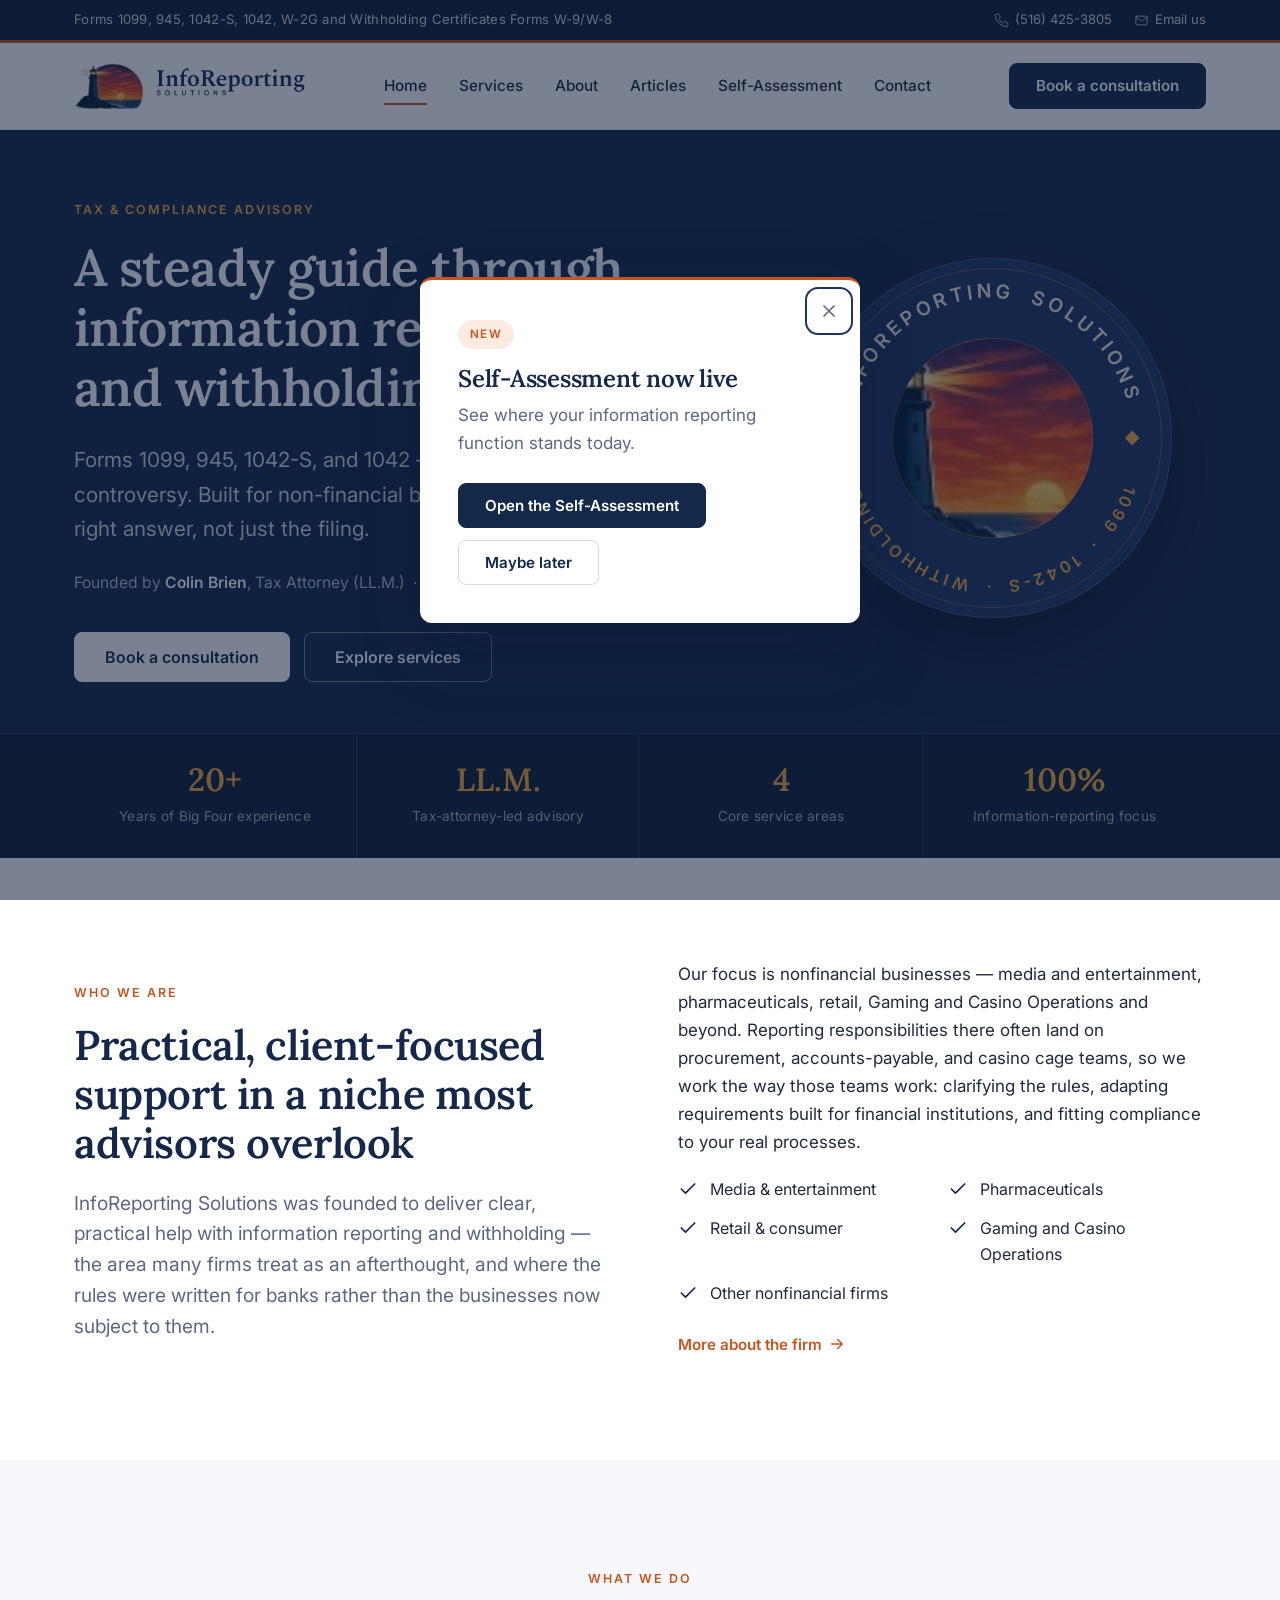
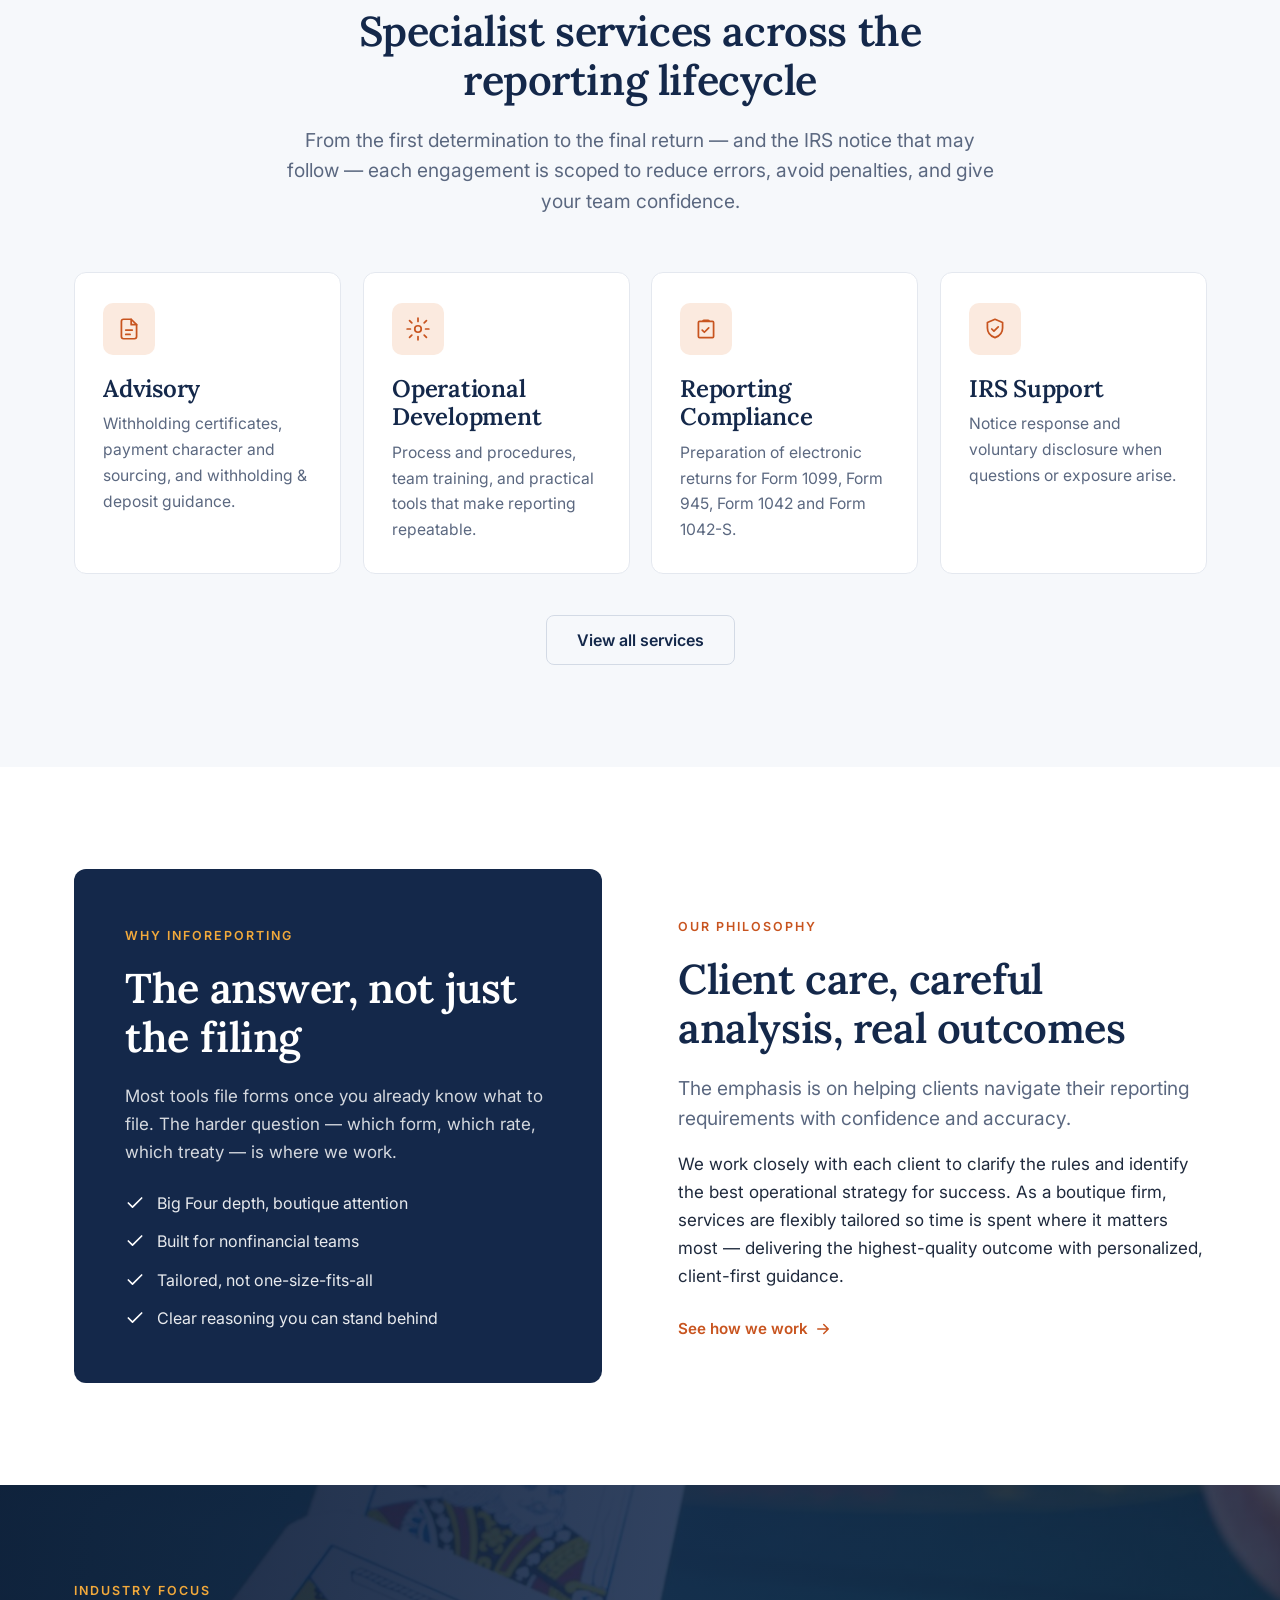
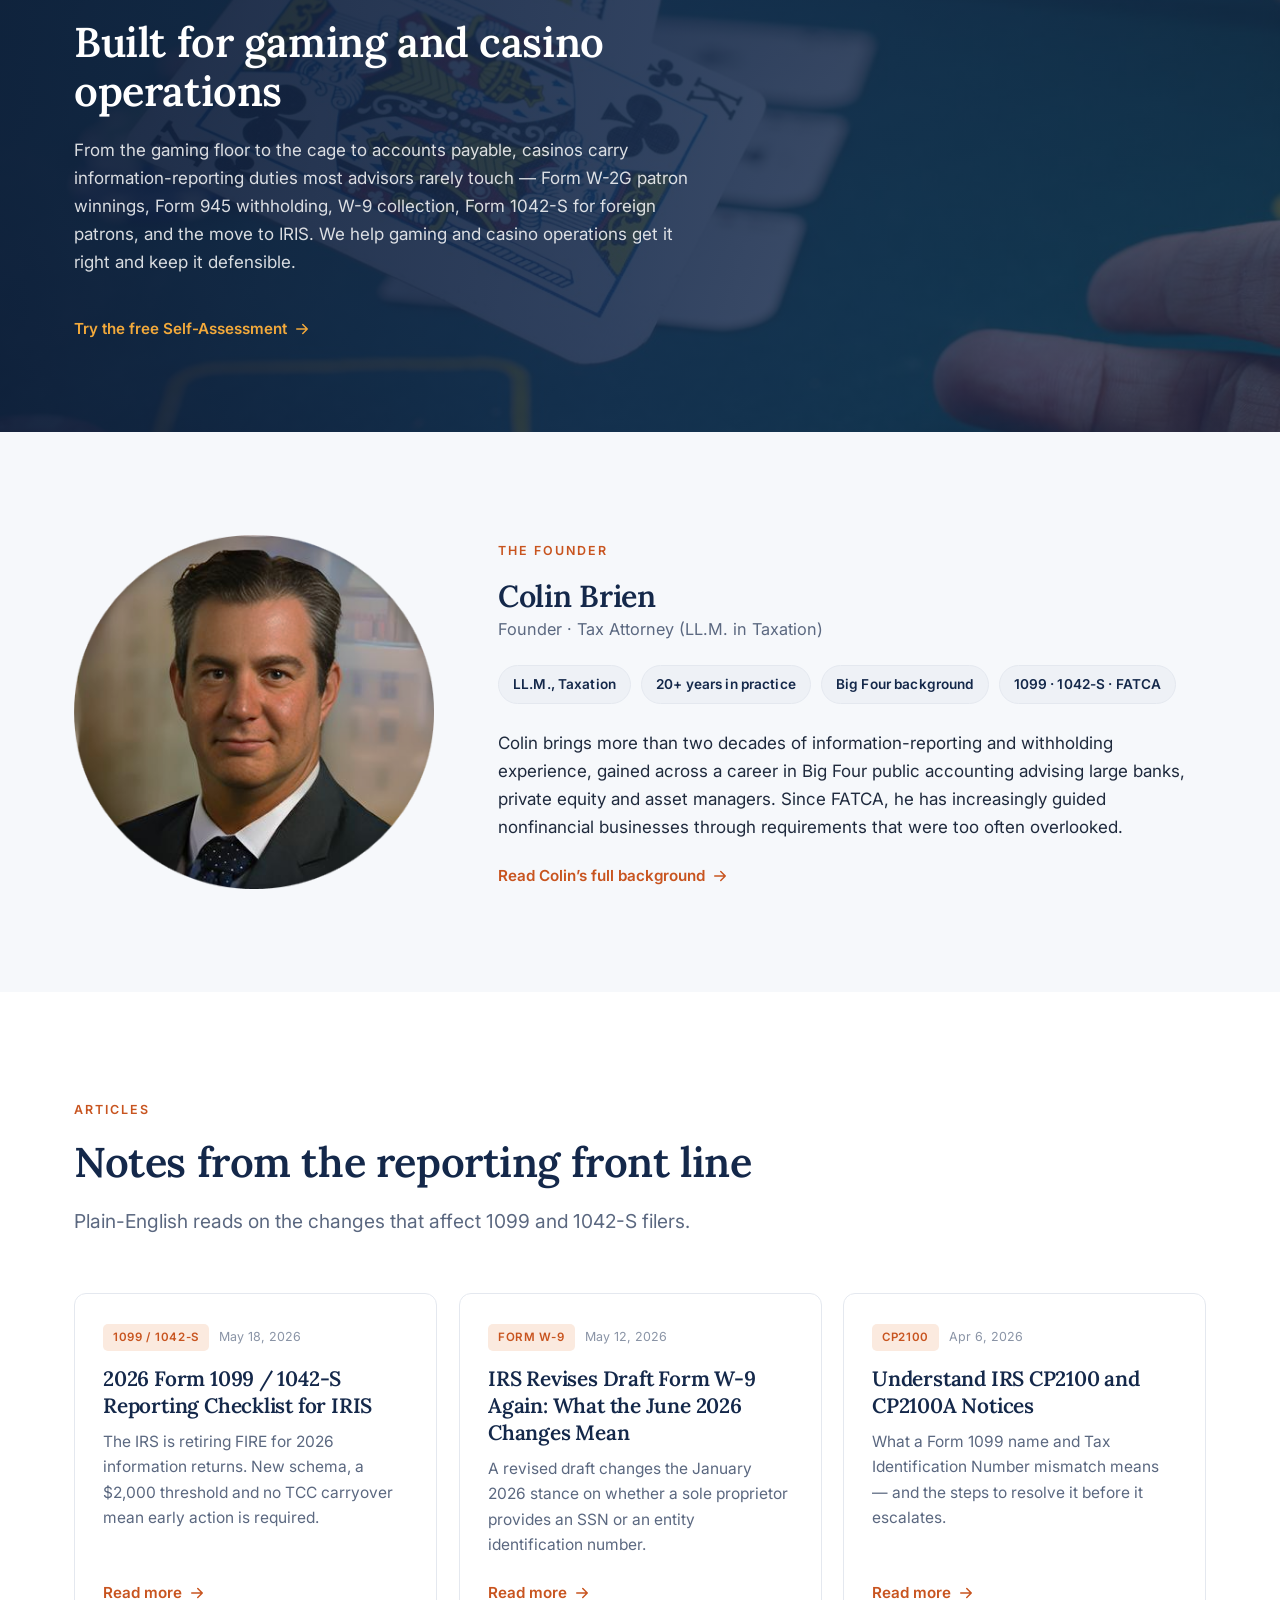
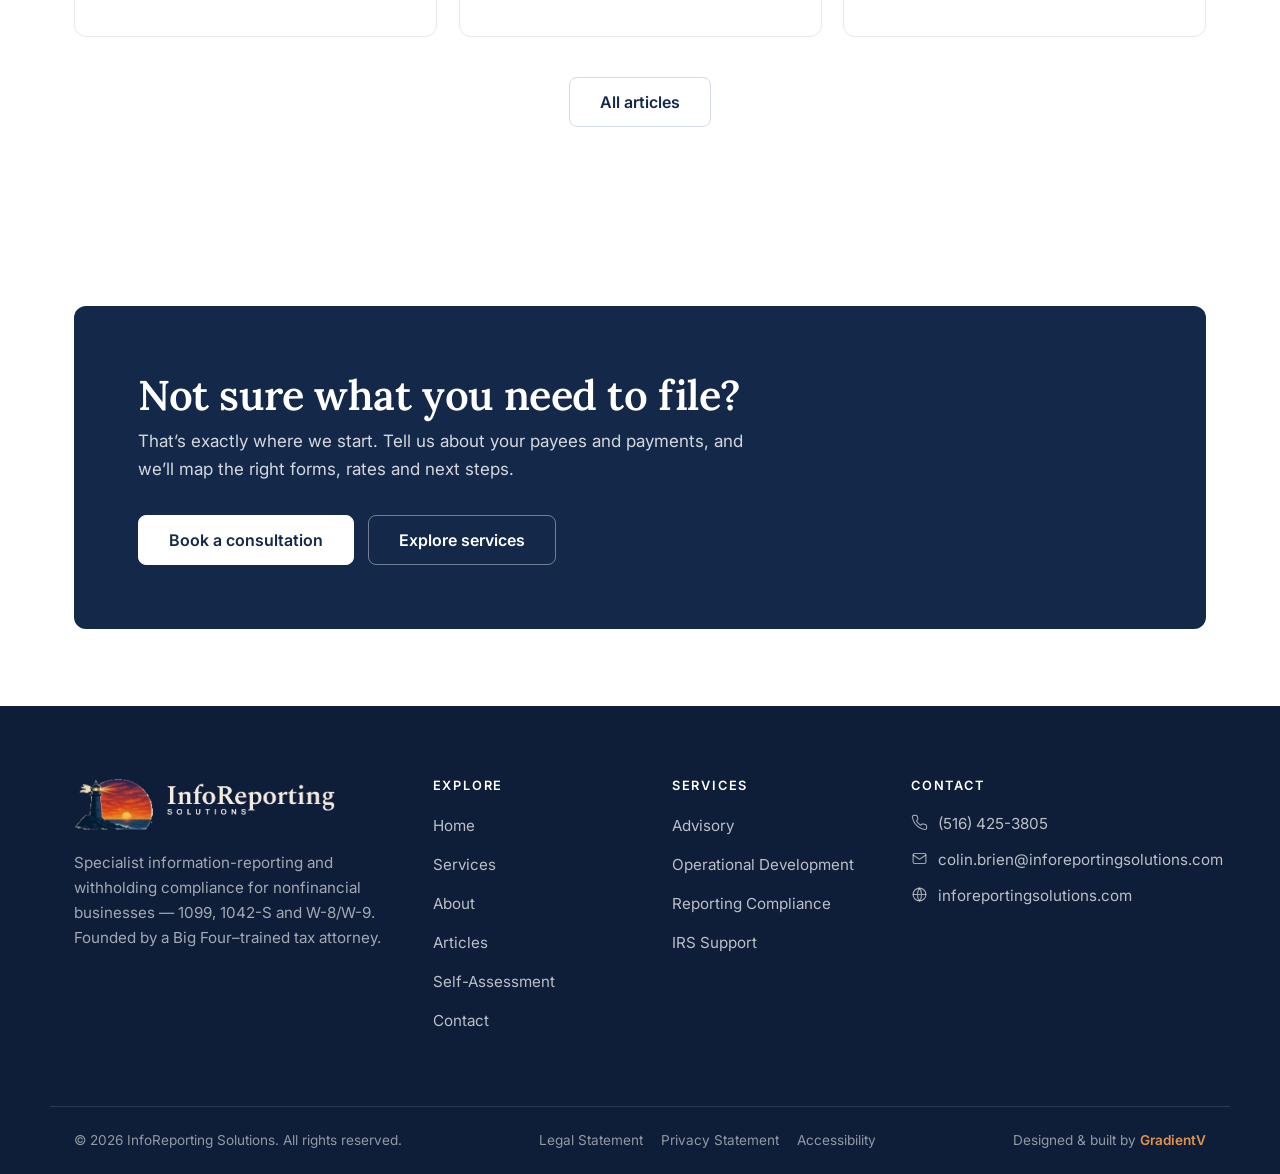
==== index.html @ cfa5a9b2 "Update." ====
<!DOCTYPE html>
<html lang="en">
<head>
  <meta charset="UTF-8" />
  <meta name="viewport" content="width=device-width, initial-scale=1.0" />
  <title>InfoReporting Solutions — 1099, 1042-S &amp; Withholding Compliance</title>
  <meta name="description" content="Specialist information-reporting and withholding tax advisory for nonfinancial businesses. Forms 1099, 1042-S, 1042, and W-8/W-9 — led by a Big Four–trained tax attorney." />
  <link rel="icon" href="assets/images/favicon.ico" sizes="any" />
  <link rel="icon" type="image/png" href="assets/images/favicon-32.png" />
  <link rel="apple-touch-icon" href="assets/images/apple-touch-icon.png" />
  <meta property="og:title" content="InfoReporting Solutions" />
  <meta property="og:description" content="Specialist 1099, 1042-S and withholding compliance for nonfinancial businesses." />
  <meta property="og:type" content="website" />
  <link rel="preconnect" href="https://fonts.googleapis.com" />
  <link rel="preconnect" href="https://fonts.gstatic.com" crossorigin />
  <link href="https://fonts.googleapis.com/css2?family=Inter:wght@400;500;600;700&family=Lora:ital,wght@0,500;0,600;1,500&display=swap" rel="stylesheet" />
  <link rel="stylesheet" href="assets/css/styles.css" />
</head>
<body>
  <a class="skip-link" href="#main">Skip to content</a>

  <!-- Top utility bar -->
  <div class="topbar">
    <div class="container topbar__inner">
      <span class="topbar__tag">Forms 1099, 945, 1042-S, 1042, W-2G and Withholding Certificates Forms W-9/W-8</span>
      <div class="topbar__contact">
        <a href="tel:+15164253805">
          <svg viewBox="0 0 24 24" fill="none" stroke-width="1.6" stroke-linecap="round" stroke-linejoin="round"><path d="M22 16.9v3a2 2 0 0 1-2.2 2 19.8 19.8 0 0 1-8.6-3.1 19.5 19.5 0 0 1-6-6A19.8 19.8 0 0 1 2 4.2 2 2 0 0 1 4 2h3a2 2 0 0 1 2 1.7c.1.9.3 1.8.6 2.6a2 2 0 0 1-.5 2.1L7.8 9.8a16 16 0 0 0 6 6l1.4-1.3a2 2 0 0 1 2.1-.5c.8.3 1.7.5 2.6.6a2 2 0 0 1 1.7 2z"/></svg>
          (516) 425-3805
        </a>
        <a href="mailto:colin.brien@inforeportingsolutions.com">
          <svg viewBox="0 0 24 24" fill="none" stroke-width="1.6" stroke-linecap="round" stroke-linejoin="round"><rect x="3" y="5" width="18" height="14" rx="2"/><path d="M3 7l9 6 9-6"/></svg>
          Email us
        </a>
      </div>
    </div>
  </div>

  <!-- Header -->
  <header class="site-header">
    <div class="container site-header__inner">
      <a class="brand" href="index.html" aria-label="InfoReporting Solutions — home">
        <img src="assets/images/InfoReporting-Crest-horizontal.png" alt="InfoReporting Solutions" />
      </a>
      <nav class="nav" id="primary-nav" aria-label="Primary">
        <a href="index.html" class="is-active">Home</a>
        <a href="services.html">Services</a>
        <a href="about.html">About</a>
        <a href="articles.html">Articles</a>
        <a href="self-assessment.html">Self-Assessment</a>
        <a href="contact.html">Contact</a>
      </nav>
      <div class="header-actions">
        <a href="contact.html" class="btn btn--primary">Book a consultation</a>
        <button class="nav-toggle" aria-label="Open menu" aria-controls="primary-nav" aria-expanded="false"><span></span></button>
      </div>
    </div>
  </header>
  <div class="nav-backdrop"></div>

  <main id="main">

    <!-- Hero -->
    <section class="hero">
      <div class="container">
        <div class="hero__inner">
          <div class="hero__content">
            <span class="eyebrow eyebrow--light">Tax &amp; Compliance Advisory</span>
            <h1 class="t-balance">A steady guide through information reporting and withholding</h1>
            <p class="hero__sub">Forms 1099, 945, 1042-S, and 1042 — advisory, compliance, and controversy. Built for non-financial businesses that need the right answer, not just the filing.</p>
            <p class="hero__meta">Founded by <strong>Colin Brien</strong>, Tax Attorney (LL.M.) &nbsp;·&nbsp; 20+ years of Big Four experience</p>
            <div class="hero__cta">
              <a href="contact.html" class="btn btn--light btn--lg">Book a consultation</a>
              <a href="services.html" class="btn btn--ghost-light btn--lg">Explore services</a>
            </div>
          </div>
          <div class="hero__figure" aria-hidden="true">
            <div class="seal">
              <svg class="seal__type" viewBox="0 0 240 240" aria-hidden="true">
                <defs>
                  <path id="sealTop" d="M 26 120 A 94 94 0 0 1 214 120" />
                  <path id="sealBot" d="M 214 122 A 94 94 0 0 1 26 122" />
                </defs>
                <text class="seal__txt"><textPath href="#sealTop" startOffset="50%">INFOREPORTING&#160;&#160;SOLUTIONS</textPath></text>
                <text class="seal__txt seal__txt--sub"><textPath href="#sealBot" startOffset="50%">1099&#160;&#160;·&#160;&#160;1042-S&#160;&#160;·&#160;&#160;WITHHOLDING</textPath></text>
                <rect class="seal__pip" x="22.5" y="116.5" width="7" height="7" transform="rotate(45 26 120)" />
                <rect class="seal__pip" x="210.5" y="116.5" width="7" height="7" transform="rotate(45 214 120)" />
              </svg>
              <div class="seal__core">
                <img class="seal__bg" src="assets/images/InfoReporting-Crest-shield-white.png" alt="" aria-hidden="true" />
                <img class="seal__fg" src="assets/images/InfoReporting-Crest-shield-white.png" alt="InfoReporting Solutions" />
              </div>
            </div>
          </div>
        </div>
      </div>
    </section>

    <!-- Stats / trust strip -->
    <section class="stats" aria-label="At a glance">
      <div class="container">
        <div class="stats__grid">
          <div class="stat">
            <div class="stat__num">20+</div>
            <div class="stat__label">Years of Big Four experience</div>
          </div>
          <div class="stat">
            <div class="stat__num">LL.M.</div>
            <div class="stat__label">Tax-attorney-led advisory</div>
          </div>
          <div class="stat">
            <div class="stat__num">4</div>
            <div class="stat__label">Core service areas</div>
          </div>
          <div class="stat">
            <div class="stat__num">100%</div>
            <div class="stat__label">Information-reporting focus</div>
          </div>
        </div>
      </div>
    </section>

    <!-- Intro / overview -->
    <section class="section">
      <div class="container">
        <div class="feature">
          <div data-reveal>
            <span class="eyebrow eyebrow--navy">Who we are</span>
            <h2>Practical, client-focused support in a niche most advisors overlook</h2>
            <p class="t-lead">InfoReporting Solutions was founded to deliver clear, practical help with information reporting and withholding — the area many firms treat as an afterthought, and where the rules were written for banks rather than the businesses now subject to them.</p>
          </div>
          <div data-reveal>
            <p>Our focus is nonfinancial businesses — media and entertainment, pharmaceuticals, retail, Gaming and Casino Operations and beyond. Reporting responsibilities there often land on procurement, accounts-payable, and casino cage teams, so we work the way those teams work: clarifying the rules, adapting requirements built for financial institutions, and fitting compliance to your real processes.</p>
            <ul class="feature-list feature-list--cols" style="margin-top:1.25rem">
              <li><svg viewBox="0 0 24 24" fill="none" stroke-width="2" stroke-linecap="round" stroke-linejoin="round"><path d="M20 6L9 17l-5-5"/></svg>Media &amp; entertainment</li>
              <li><svg viewBox="0 0 24 24" fill="none" stroke-width="2" stroke-linecap="round" stroke-linejoin="round"><path d="M20 6L9 17l-5-5"/></svg>Pharmaceuticals</li>
              <li><svg viewBox="0 0 24 24" fill="none" stroke-width="2" stroke-linecap="round" stroke-linejoin="round"><path d="M20 6L9 17l-5-5"/></svg>Retail &amp; consumer</li>
              <li><svg viewBox="0 0 24 24" fill="none" stroke-width="2" stroke-linecap="round" stroke-linejoin="round"><path d="M20 6L9 17l-5-5"/></svg>Gaming and Casino Operations</li>
              <li><svg viewBox="0 0 24 24" fill="none" stroke-width="2" stroke-linecap="round" stroke-linejoin="round"><path d="M20 6L9 17l-5-5"/></svg>Other nonfinancial firms</li>
            </ul>
            <p style="margin-top:1.5rem"><a href="about.html" class="link-arrow">More about the firm <svg viewBox="0 0 24 24" fill="none" stroke="currentColor" stroke-width="2" stroke-linecap="round" stroke-linejoin="round"><path d="M5 12h14M13 6l6 6-6 6"/></svg></a></p>
          </div>
        </div>
      </div>
    </section>

    <!-- Services preview -->
    <section class="section section--paper">
      <div class="container">
        <div class="section-head section-head--center" data-reveal>
          <span class="eyebrow eyebrow--navy">What we do</span>
          <h2>Specialist services across the reporting lifecycle</h2>
          <p class="t-lead">From the first determination to the final return — and the IRS notice that may follow — each engagement is scoped to reduce errors, avoid penalties, and give your team confidence.</p>
        </div>
        <div class="cards cards--4">
          <article class="card" data-reveal>
            <div class="card__icon">
              <svg viewBox="0 0 24 24" fill="none" stroke-width="1.6" stroke-linecap="round" stroke-linejoin="round"><path d="M14 3H7a2 2 0 0 0-2 2v14a2 2 0 0 0 2 2h10a2 2 0 0 0 2-2V8z"/><path d="M14 3v5h5"/><path d="M9 13h6M9 17h4"/></svg>
            </div>
            <h3>Advisory</h3>
            <p>Withholding certificates, payment character and sourcing, and withholding &amp; deposit guidance.</p>
          </article>
          <article class="card" data-reveal>
            <div class="card__icon">
              <svg viewBox="0 0 24 24" fill="none" stroke-width="1.6" stroke-linecap="round" stroke-linejoin="round"><circle cx="12" cy="12" r="3"/><path d="M12 2v3M12 19v3M4.2 4.2l2.1 2.1M17.7 17.7l2.1 2.1M2 12h3M19 12h3M4.2 19.8l2.1-2.1M17.7 6.3l2.1-2.1"/></svg>
            </div>
            <h3>Operational Development</h3>
            <p>Process and procedures, team training, and practical tools that make reporting repeatable.</p>
          </article>
          <article class="card" data-reveal>
            <div class="card__icon">
              <svg viewBox="0 0 24 24" fill="none" stroke-width="1.6" stroke-linecap="round" stroke-linejoin="round"><path d="M9 5h6M9 5a1 1 0 0 1 1-1h4a1 1 0 0 1 1 1M9 5H6a1 1 0 0 0-1 1v13a1 1 0 0 0 1 1h12a1 1 0 0 0 1-1V6a1 1 0 0 0-1-1h-3"/><path d="M8.5 13l2 2 4-4"/></svg>
            </div>
            <h3>Reporting Compliance</h3>
            <p>Preparation of electronic returns for Form 1099, Form 945, Form 1042 and Form 1042-S.</p>
          </article>
          <article class="card" data-reveal>
            <div class="card__icon">
              <svg viewBox="0 0 24 24" fill="none" stroke-width="1.6" stroke-linecap="round" stroke-linejoin="round"><path d="M12 3l7 3v5c0 4.5-3 7.5-7 9-4-1.5-7-4.5-7-9V6z"/><path d="M9 12l2 2 4-4"/></svg>
            </div>
            <h3>IRS Support</h3>
            <p>Notice response and voluntary disclosure when questions or exposure arise.</p>
          </article>
        </div>
        <div class="t-center" style="margin-top:40px" data-reveal>
          <a href="services.html" class="btn btn--outline btn--lg">View all services</a>
        </div>
      </div>
    </section>

    <!-- Differentiator feature -->
    <section class="section">
      <div class="container">
        <div class="feature feature--reverse">
          <div class="panel-navy" data-reveal>
            <span class="eyebrow eyebrow--light">Why InfoReporting</span>
            <h2>The answer, not just the filing</h2>
            <p>Most tools file forms once you already know what to file. The harder question — which form, which rate, which treaty — is where we work.</p>
            <ul class="feature-list" style="margin-top:1.5rem">
              <li><svg viewBox="0 0 24 24" fill="none" stroke-width="2" stroke-linecap="round" stroke-linejoin="round"><path d="M20 6L9 17l-5-5"/></svg>Big Four depth, boutique attention</li>
              <li><svg viewBox="0 0 24 24" fill="none" stroke-width="2" stroke-linecap="round" stroke-linejoin="round"><path d="M20 6L9 17l-5-5"/></svg>Built for nonfinancial teams</li>
              <li><svg viewBox="0 0 24 24" fill="none" stroke-width="2" stroke-linecap="round" stroke-linejoin="round"><path d="M20 6L9 17l-5-5"/></svg>Tailored, not one-size-fits-all</li>
              <li><svg viewBox="0 0 24 24" fill="none" stroke-width="2" stroke-linecap="round" stroke-linejoin="round"><path d="M20 6L9 17l-5-5"/></svg>Clear reasoning you can stand behind</li>
            </ul>
          </div>
          <div data-reveal>
            <span class="eyebrow eyebrow--navy">Our philosophy</span>
            <h2>Client care, careful analysis, real outcomes</h2>
            <p class="t-lead">The emphasis is on helping clients navigate their reporting requirements with confidence and accuracy.</p>
            <p>We work closely with each client to clarify the rules and identify the best operational strategy for success. As a boutique firm, services are flexibly tailored so time is spent where it matters most — delivering the highest-quality outcome with personalized, client-first guidance.</p>
            <p style="margin-top:1.5rem"><a href="services.html" class="link-arrow">See how we work <svg viewBox="0 0 24 24" fill="none" stroke="currentColor" stroke-width="2" stroke-linecap="round" stroke-linejoin="round"><path d="M5 12h14M13 6l6 6-6 6"/></svg></a></p>
          </div>
        </div>
      </div>
    </section>

    <!-- Industry focus band: gaming & casino -->
    <section class="media-band" aria-label="Gaming and casino operations">
      <div class="media-band__bg" aria-hidden="true">
        <img src="assets/images/stock/casino-cards.jpg" alt="" loading="lazy" />
      </div>
      <div class="container">
        <div class="media-band__inner" data-reveal>
          <span class="eyebrow eyebrow--light">Industry focus</span>
          <h2>Built for gaming and casino operations</h2>
          <p>From the gaming floor to the cage to accounts payable, casinos carry information-reporting duties most advisors rarely touch — Form W-2G patron winnings, Form 945 withholding, W-9 collection, Form 1042-S for foreign patrons, and the move to IRIS. We help gaming and casino operations get it right and keep it defensible.</p>
          <p><a href="self-assessment.html" class="link-arrow">Try the free Self-Assessment <svg viewBox="0 0 24 24" fill="none" stroke="currentColor" stroke-width="2" stroke-linecap="round" stroke-linejoin="round"><path d="M5 12h14M13 6l6 6-6 6"/></svg></a></p>
        </div>
      </div>
    </section>

    <!-- Founder preview -->
    <section class="section section--paper">
      <div class="container">
        <div class="profile">
          <div class="profile__photo" data-reveal>
            <img src="assets/images/founder-colin-brien.png" alt="Colin Brien, Founder" />
          </div>
          <div data-reveal>
            <span class="eyebrow eyebrow--navy">The founder</span>
            <h2 class="profile__name">Colin Brien</h2>
            <p class="profile__role">Founder · Tax Attorney (LL.M. in Taxation)</p>
            <ul class="credentials">
              <li>LL.M., Taxation</li>
              <li>20+ years in practice</li>
              <li>Big Four background</li>
              <li>1099 · 1042-S · FATCA</li>
            </ul>
            <p>Colin brings more than two decades of information-reporting and withholding experience, gained across a career in Big Four public accounting advising large banks, private equity and asset managers. Since FATCA, he has increasingly guided nonfinancial businesses through requirements that were too often overlooked.</p>
            <p style="margin-top:1.25rem"><a href="about.html" class="link-arrow">Read Colin&rsquo;s full background <svg viewBox="0 0 24 24" fill="none" stroke="currentColor" stroke-width="2" stroke-linecap="round" stroke-linejoin="round"><path d="M5 12h14M13 6l6 6-6 6"/></svg></a></p>
          </div>
        </div>
      </div>
    </section>

    <!-- Articles preview -->
    <section class="section">
      <div class="container">
        <div class="section-head" data-reveal>
          <span class="eyebrow eyebrow--navy">Articles</span>
          <h2>Notes from the reporting front line</h2>
          <p class="t-lead">Plain-English reads on the changes that affect 1099 and 1042-S filers.</p>
        </div>
        <div class="cards cards--3">
          <article class="insight-card" data-reveal>
            <div class="insight-card__meta">
              <span class="tag">1099 / 1042-S</span>
              <span class="insight-card__date">May 18, 2026</span>
            </div>
            <h3><a href="article-iris-checklist.html">2026 Form 1099 / 1042-S Reporting Checklist for IRIS</a></h3>
            <p>The IRS is retiring FIRE for 2026 information returns. New schema, a $2,000 threshold and no TCC carryover mean early action is required.</p>
            <a href="article-iris-checklist.html" class="link-arrow">Read more <svg viewBox="0 0 24 24" fill="none" stroke="currentColor" stroke-width="2" stroke-linecap="round" stroke-linejoin="round"><path d="M5 12h14M13 6l6 6-6 6"/></svg></a>
          </article>
          <article class="insight-card" data-reveal>
            <div class="insight-card__meta">
              <span class="tag">Form W-9</span>
              <span class="insight-card__date">May 12, 2026</span>
            </div>
            <h3><a href="article-draft-w9-2026.html">IRS Revises Draft Form W-9 Again: What the June 2026 Changes Mean</a></h3>
            <p>A revised draft changes the January 2026 stance on whether a sole proprietor provides an SSN or an entity identification number.</p>
            <a href="article-draft-w9-2026.html" class="link-arrow">Read more <svg viewBox="0 0 24 24" fill="none" stroke="currentColor" stroke-width="2" stroke-linecap="round" stroke-linejoin="round"><path d="M5 12h14M13 6l6 6-6 6"/></svg></a>
          </article>
          <article class="insight-card" data-reveal>
            <div class="insight-card__meta">
              <span class="tag">CP2100</span>
              <span class="insight-card__date">Apr 6, 2026</span>
            </div>
            <h3><a href="article-cp2100-notices.html">Understand IRS CP2100 and CP2100A Notices</a></h3>
            <p>What a Form 1099 name and Tax Identification Number mismatch means — and the steps to resolve it before it escalates.</p>
            <a href="article-cp2100-notices.html" class="link-arrow">Read more <svg viewBox="0 0 24 24" fill="none" stroke="currentColor" stroke-width="2" stroke-linecap="round" stroke-linejoin="round"><path d="M5 12h14M13 6l6 6-6 6"/></svg></a>
          </article>
        </div>
        <div class="t-center" style="margin-top:40px" data-reveal>
          <a href="articles.html" class="btn btn--outline btn--lg">All articles</a>
        </div>
      </div>
    </section>

    <!-- CTA band -->
    <section class="section section--tight">
      <div class="container">
        <div class="cta" data-reveal>
          <div class="cta__text">
            <h2>Not sure what you need to file?</h2>
            <p>That&rsquo;s exactly where we start. Tell us about your payees and payments, and we&rsquo;ll map the right forms, rates and next steps.</p>
          </div>
          <div class="cta__actions">
            <a href="contact.html" class="btn btn--light btn--lg">Book a consultation</a>
            <a href="services.html" class="btn btn--ghost-light btn--lg">Explore services</a>
          </div>
        </div>
      </div>
    </section>

  </main>

  <!-- Footer -->
  <footer class="site-footer">
    <div class="container site-footer__top">
      <div class="site-footer__brand">
        <img src="assets/images/InfoReporting-Crest-white-horizontal.png" alt="InfoReporting Solutions" />
        <p>Specialist information-reporting and withholding compliance for nonfinancial businesses — 1099, 1042-S and W-8/W-9. Founded by a Big Four–trained tax attorney.</p>
      </div>
      <div class="footer-col">
        <h4>Explore</h4>
        <ul>
          <li><a href="index.html">Home</a></li>
          <li><a href="services.html">Services</a></li>
          <li><a href="about.html">About</a></li>
          <li><a href="articles.html">Articles</a></li>
          <li><a href="self-assessment.html">Self-Assessment</a></li>
          <li><a href="contact.html">Contact</a></li>
        </ul>
      </div>
      <div class="footer-col">
        <h4>Services</h4>
        <ul>
          <li><a href="services.html#advisory">Advisory</a></li>
          <li><a href="services.html#operational">Operational Development</a></li>
          <li><a href="services.html#reporting">Reporting Compliance</a></li>
          <li><a href="services.html#irs-support">IRS Support</a></li>
        </ul>
      </div>
      <div class="footer-col">
        <h4>Contact</h4>
        <ul class="footer-contact">
          <li>
            <svg viewBox="0 0 24 24" fill="none" stroke-width="1.6" stroke-linecap="round" stroke-linejoin="round"><path d="M22 16.9v3a2 2 0 0 1-2.2 2 19.8 19.8 0 0 1-8.6-3.1 19.5 19.5 0 0 1-6-6A19.8 19.8 0 0 1 2 4.2 2 2 0 0 1 4 2h3a2 2 0 0 1 2 1.7c.1.9.3 1.8.6 2.6a2 2 0 0 1-.5 2.1L7.8 9.8a16 16 0 0 0 6 6l1.4-1.3a2 2 0 0 1 2.1-.5c.8.3 1.7.5 2.6.6a2 2 0 0 1 1.7 2z"/></svg>
            <a href="tel:+15164253805">(516) 425-3805</a>
          </li>
          <li>
            <svg viewBox="0 0 24 24" fill="none" stroke-width="1.6" stroke-linecap="round" stroke-linejoin="round"><rect x="3" y="5" width="18" height="14" rx="2"/><path d="M3 7l9 6 9-6"/></svg>
            <a href="mailto:colin.brien@inforeportingsolutions.com">colin.brien@inforeportingsolutions.com</a>
          </li>
          <li>
            <svg viewBox="0 0 24 24" fill="none" stroke-width="1.6" stroke-linecap="round" stroke-linejoin="round"><circle cx="12" cy="12" r="9"/><path d="M3 12h18M12 3a15 15 0 0 1 0 18 15 15 0 0 1 0-18z"/></svg>
            <a href="https://www.inforeportingsolutions.com">inforeportingsolutions.com</a>
          </li>
        </ul>
      </div>
    </div>
    <div class="container site-footer__bottom">
      <span>&copy; <span data-year>2026</span> InfoReporting Solutions. All rights reserved.</span>
      <nav class="footer-legal" aria-label="Legal">
        <a href="legal.html">Legal Statement</a>
        <a href="privacy.html">Privacy Statement</a>
        <a href="accessibility.html">Accessibility</a>
      </nav>
      <span>Designed &amp; built by <a class="gv" href="https://gradientv.com" target="_blank" rel="noopener">GradientV</a></span>
    </div>
  </footer>

  <!-- Announcement pop-up: Self-Assessment launch (home only, dismissible, once per session) -->
  <div class="announce" id="announce" hidden>
    <div class="announce__backdrop" data-announce-close></div>
    <div class="announce__dialog" role="dialog" aria-modal="true" aria-labelledby="announceTitle">
      <button class="announce__close" type="button" aria-label="Dismiss" data-announce-close>
        <svg viewBox="0 0 24 24" fill="none" stroke="currentColor" stroke-width="2" stroke-linecap="round" stroke-linejoin="round"><path d="M18 6L6 18M6 6l12 12"/></svg>
      </button>
      <span class="announce__badge">New</span>
      <h2 class="announce__title" id="announceTitle">Self-Assessment now live</h2>
      <p class="announce__text">See where your information reporting function stands today.</p>
      <div class="announce__actions">
        <a href="self-assessment.html" class="btn btn--primary">Open the Self-Assessment</a>
        <button type="button" class="btn btn--outline" data-announce-close>Maybe later</button>
      </div>
    </div>
  </div>

  <script src="assets/js/main.js"></script>
</body>
</html>
---- assets/css/styles.css ----
/* ==========================================================================
   InfoReporting Solutions — Site Styles
   Clean, professional, navy + white. No gradients. Subtle motion only.
   Built by GradientV.
   --------------------------------------------------------------------------
   Contents:
   1.  Design tokens (variables)
   2.  Reset & base
   3.  Typography helpers
   4.  Layout: container, section, eyebrow, headings
   5.  Buttons
   6.  Top utility bar
   7.  Header / navigation
   8.  Hero (home) & page hero (inner pages)
   9.  Trust / stats strip
   10. Service cards & service detail
   11. Feature (alternating text + media)
   12. Founder / profile
   13. Insights (article) cards
   14. Contact (form + info)
   15. CTA band
   16. Footer
   17. Utilities & motion (scroll reveal)
   18. Responsive
   ========================================================================== */

/* 1. Design tokens ------------------------------------------------------- */
:root {
  --navy:       #14284a;   /* brand navy (sampled from logo) */
  --navy-700:   #1d3460;   /* lighter navy — links / hovers */
  --navy-900:   #0e1d38;   /* deeper navy — depth, footer */
  --ink:        #1f2a3d;   /* primary body text */
  --muted:      #5b6880;   /* secondary text */
  --muted-2:    #8a94a6;   /* tertiary / captions */
  --line:       #e4e8ef;   /* hairline borders */
  --line-2:     #d3dae5;   /* slightly stronger border */
  --paper:      #f6f8fb;   /* subtle section background */
  --paper-2:    #eef1f6;   /* deeper neutral panel */
  --white:      #ffffff;

  --accent:     #c8541f;   /* sunset ember (from logo) — warm accent on light */
  --accent-700: #a83f14;   /* deeper ember — hovers */
  --gold:       #f2a93b;   /* lighthouse gold — accent on dark */
  --accent-tint:#fbeadf;   /* faint warm chip background */

  --container:  1180px;
  --radius:     12px;
  --radius-sm:  8px;
  --shadow:     0 1px 2px rgba(20, 40, 74, .04);
  --shadow-md:  0 10px 30px rgba(20, 40, 74, .08);
  --ease:       cubic-bezier(.4, 0, .2, 1);

  --serif: "Lora", Georgia, "Times New Roman", serif;
  --sans:  "Inter", -apple-system, BlinkMacSystemFont, "Segoe UI", Roboto,
           Helvetica, Arial, sans-serif;
}

/* 2. Reset & base -------------------------------------------------------- */
*, *::before, *::after { box-sizing: border-box; }

html { -webkit-text-size-adjust: 100%; scroll-behavior: smooth; }

body {
  margin: 0;
  font-family: var(--sans);
  font-size: 17px;
  line-height: 1.65;
  color: var(--ink);
  background: var(--white);
  -webkit-font-smoothing: antialiased;
  text-rendering: optimizeLegibility;
}

img, svg { display: block; max-width: 100%; }
img { height: auto; }

a { color: var(--navy); text-decoration: none; transition: color .18s var(--ease); }
a:hover { color: var(--navy-700); }

ul { margin: 0; padding: 0; }

h1, h2, h3, h4 {
  font-family: var(--serif);
  color: var(--navy);
  font-weight: 600;
  line-height: 1.18;
  letter-spacing: -.01em;
  margin: 0 0 .5em;
  overflow-wrap: break-word;
}

p { margin: 0 0 1rem; }
p:last-child { margin-bottom: 0; }

:focus-visible {
  outline: 2px solid var(--navy-700);
  outline-offset: 3px;
  border-radius: 2px;
}

/* Skip link for accessibility */
.skip-link {
  position: absolute; left: -999px; top: 0;
  background: var(--navy); color: #fff; padding: 10px 16px;
  z-index: 200; border-radius: 0 0 8px 0;
}
.skip-link:focus { left: 0; color: #fff; }

/* 3. Typography helpers -------------------------------------------------- */
.t-lead { font-size: 1.2rem; line-height: 1.6; color: var(--muted); }
.t-center { text-align: center; }
.t-balance { text-wrap: balance; }

/* 4. Layout -------------------------------------------------------------- */
.container { width: 100%; max-width: var(--container); margin: 0 auto; padding: 0 24px; }
.container--narrow { max-width: 820px; }

.section { padding-block: clamp(64px, 8vw, 110px); }
.section--paper { background: var(--paper); }
.section--tight { padding-block: clamp(48px, 6vw, 80px); }

.eyebrow {
  display: inline-block;
  font-family: var(--sans);
  font-size: .78rem;
  font-weight: 600;
  letter-spacing: .16em;
  text-transform: uppercase;
  color: var(--muted);
  margin-bottom: 1rem;
}
.eyebrow--navy { color: var(--navy); }
.eyebrow--light { color: rgba(255,255,255,.66); }

.section-head { max-width: 720px; margin-bottom: clamp(36px, 5vw, 56px); }
.section-head--center { margin-inline: auto; text-align: center; }

h1 { font-size: clamp(2.3rem, 5vw, 3.5rem); }
h2 { font-size: clamp(1.85rem, 3.6vw, 2.6rem); }
h3 { font-size: clamp(1.25rem, 2vw, 1.5rem); }

.divider { height: 1px; background: var(--line); border: 0; margin: 0; }

/* 5. Buttons ------------------------------------------------------------- */
.btn {
  display: inline-flex; align-items: center; justify-content: center; gap: .55em;
  font-family: var(--sans);
  font-size: .95rem; font-weight: 600; line-height: 1;
  padding: 14px 26px;
  border-radius: var(--radius-sm);
  border: 1.5px solid transparent;
  cursor: pointer;
  transition: background .18s var(--ease), color .18s var(--ease),
              border-color .18s var(--ease), transform .18s var(--ease);
  white-space: nowrap;
}
.btn:active { transform: translateY(1px); }

.btn--primary { background: var(--navy); color: #fff; border-color: var(--navy); }
.btn--primary:hover { background: var(--navy-900); border-color: var(--navy-900); color: #fff; }

.btn--outline { background: transparent; color: var(--navy); border-color: var(--line-2); }
.btn--outline:hover { border-color: var(--navy); background: var(--navy); color: #fff; }

/* On dark backgrounds */
.btn--light { background: #fff; color: var(--navy); border-color: #fff; }
.btn--light:hover { background: transparent; color: #fff; border-color: rgba(255,255,255,.6); }
.btn--ghost-light { background: transparent; color: #fff; border-color: rgba(255,255,255,.4); }
.btn--ghost-light:hover { background: #fff; color: var(--navy); border-color: #fff; }

.btn--block { width: 100%; }
.btn--lg { padding: 16px 30px; font-size: 1rem; }

.link-arrow {
  display: inline-flex; align-items: center; gap: .4em;
  font-weight: 600; font-size: .95rem; color: var(--navy);
}
.link-arrow svg { width: 18px; height: 18px; flex: none; transition: transform .18s var(--ease); }
.link-arrow:hover svg { transform: translateX(3px); }

/* 6. Top utility bar ----------------------------------------------------- */
.topbar {
  background: var(--navy-900);
  color: rgba(255,255,255,.82);
  font-size: .82rem;
}
.topbar__inner {
  display: flex; align-items: center; justify-content: space-between;
  gap: 16px; min-height: 40px;
}
.topbar__tag { letter-spacing: .02em; }
.topbar__contact { display: flex; align-items: center; gap: 22px; }
.topbar a { color: rgba(255,255,255,.82); display: inline-flex; align-items: center; gap: .45em; }
.topbar a:hover { color: #fff; }
.topbar svg { width: 15px; height: 15px; stroke: currentColor; opacity: .8; }

/* 7. Header / navigation ------------------------------------------------- */
.site-header {
  position: sticky; top: 0; z-index: 100;
  background: #fff;
  border-bottom: 1px solid var(--line);
}
.site-header__inner {
  display: flex; align-items: center; justify-content: space-between;
  min-height: 86px; gap: 24px;
}
.brand { display: inline-flex; align-items: center; }
.brand img { height: 46px; width: auto; }

.nav { display: flex; align-items: center; gap: 4px; }
.nav a {
  font-size: .96rem; font-weight: 500; color: var(--ink);
  padding: 8px 14px; border-radius: 6px; position: relative;
}
.nav a:hover { color: var(--navy); background: var(--paper); }
.nav a.is-active { color: var(--navy); }
.nav a.is-active::after {
  content: ""; position: absolute; left: 14px; right: 14px; bottom: 2px;
  height: 2px; background: var(--navy); border-radius: 2px;
}

.header-actions { display: flex; align-items: center; gap: 14px; }

.nav-toggle {
  display: none; width: 44px; height: 44px;
  border: 1px solid var(--line-2); border-radius: 8px; background: #fff;
  cursor: pointer; align-items: center; justify-content: center;
  position: relative; z-index: 110; /* stay above the open mobile panel */
}
.nav-toggle span, .nav-toggle span::before, .nav-toggle span::after {
  content: ""; display: block; width: 20px; height: 2px; background: var(--navy);
  position: relative; transition: transform .2s var(--ease), opacity .2s var(--ease);
}
.nav-toggle span::before { position: absolute; top: -6px; }
.nav-toggle span::after  { position: absolute; top: 6px; }
.nav-toggle[aria-expanded="true"] span { background: transparent; }
.nav-toggle[aria-expanded="true"] span::before { transform: translateY(6px) rotate(45deg); }
.nav-toggle[aria-expanded="true"] span::after  { transform: translateY(-6px) rotate(-45deg); }

/* 8. Hero (home) --------------------------------------------------------- */
.hero {
  background: var(--navy);
  color: #fff;
  position: relative;
  overflow: hidden;
}
/* subtle lighthouse-beam line motif, drawn flat (no gradient) */
.hero__beam {
  position: absolute; inset: 0; pointer-events: none; opacity: .5;
}
.hero .container { position: relative; z-index: 1; }
.hero__inner {
  display: grid; grid-template-columns: 1.2fr .8fr;
  align-items: center; gap: clamp(32px, 5vw, 64px);
  padding-block: clamp(40px, 5vw, 76px) clamp(32px, 4vw, 56px);
}
.hero__content { max-width: 680px; }
.hero h1 { color: #fff; font-size: clamp(2rem, 4.6vw, 3.2rem); }
.hero__sub {
  font-size: clamp(1.1rem, 1.7vw, 1.3rem);
  color: rgba(255,255,255,.82);
  max-width: 620px; margin-top: 1.25rem;
}
.hero__meta {
  margin-top: 1.5rem; color: rgba(255,255,255,.7);
  font-size: .98rem;
}
.hero__meta strong { color: #fff; font-weight: 600; }
.hero__cta { margin-top: 2.25rem; display: flex; gap: 14px; flex-wrap: wrap; }

/* Brand seal (medallion) in the hero — branded ring band + crisp inner scene */
.hero__figure { display: flex; justify-content: center; }
.seal {
  position: relative;
  width: clamp(248px, 30vw, 360px); aspect-ratio: 1 / 1;
  border-radius: 50%;
  background: var(--navy-700);
  border: 1px solid rgba(255,255,255,.16);
  box-shadow: 0 30px 70px rgba(0,0,0,.34);
  display: grid; place-items: center;
}
/* gold hairline framing the text band, inner + outer */
.seal::before,
.seal::after {
  content: ""; position: absolute; border-radius: 50%; pointer-events: none;
}
.seal::before { inset: 9px; border: 1px solid rgba(242,169,59,.34); }
.seal::after  { inset: 22%; border: 1px solid rgba(242,169,59,.28); }

.seal__type { position: absolute; inset: 0; width: 100%; height: 100%; }
.seal__txt {
  fill: #f3e7d3; text-anchor: middle;
  font-family: var(--sans); font-weight: 600;
  font-size: 13px; letter-spacing: 2.4px;
}
.seal__txt--sub { fill: var(--gold); font-size: 11px; letter-spacing: 2px; }
.seal__pip { fill: var(--gold); }

.seal__core {
  position: relative; width: 56%; aspect-ratio: 1 / 1;
  border-radius: 50%; overflow: hidden;
  background: #0c182f;
  box-shadow: inset 0 0 0 2px rgba(242,169,59,.5), inset 0 0 30px 8px rgba(8,16,34,.85);
}
.seal__core img {
  position: absolute; inset: 0;
  width: 100%; height: 100%; object-fit: cover;
}
/* blurred, enlarged copy fills the artwork's transparent gaps with soft
   sunset colour so nothing reads as a blank navy wedge */
.seal__bg {
  object-position: 52% 50%;
  transform: scale(2);
  filter: blur(11px) saturate(1.08) brightness(.96);
}
/* crisp foreground; its edge feathers into the blurred backing, hiding the
   artwork's dome rim and any hard boundary */
.seal__fg {
  object-position: 62% 48%;
  transform: scale(1.2);
  -webkit-mask-image: radial-gradient(circle at 50% 50%, #000 80%, rgba(0,0,0,0) 98%);
          mask-image: radial-gradient(circle at 50% 50%, #000 80%, rgba(0,0,0,0) 98%);
}

/* Page hero (inner pages) */
.page-hero { background: var(--navy); color: #fff; position: relative; overflow: hidden; }
.page-hero .container { position: relative; }
.page-hero__inner { padding-block: clamp(60px, 8vw, 96px); max-width: 760px; position: relative; z-index: 1; }
.page-hero h1 { color: #fff; }
/* Decorative brand seal — anchored to the content container so it stays
   aligned with the text instead of flying to the viewport edge on wide screens */
.page-hero__seal {
  position: absolute; top: 50%; right: 0; transform: translateY(-50%);
  z-index: 0; pointer-events: none;
}
.page-hero .seal { width: clamp(200px, 22vw, 280px); }
@media (max-width: 1060px) { .page-hero__seal { display: none; } }
.page-hero p { color: rgba(255,255,255,.82); font-size: 1.15rem; max-width: 620px; margin-top: 1rem; }
.breadcrumb { font-size: .85rem; color: rgba(255,255,255,.6); margin-bottom: 1.25rem; letter-spacing: .02em; }
.breadcrumb a { color: rgba(255,255,255,.6); }
.breadcrumb a:hover { color: #fff; }
.breadcrumb span { margin: 0 .5em; opacity: .5; }

/* 9. Trust / stats strip ------------------------------------------------- */
.stats {
  border-top: 1px solid rgba(255,255,255,.12);
  background: var(--navy-900);
}
.stats__grid {
  display: grid; grid-template-columns: repeat(4, 1fr);
}
.stat {
  padding: 30px 24px; color: #fff; text-align: center;
  border-right: 1px solid rgba(255,255,255,.1);
}
.stat:last-child { border-right: 0; }
.stat__num { font-family: var(--serif); font-size: 2rem; font-weight: 600; line-height: 1; }
.stat__label { font-size: .85rem; color: rgba(255,255,255,.66); margin-top: .55rem; letter-spacing: .02em; }

/* Light stat band variant (on white) */
.stats--light { background: var(--white); border: 1px solid var(--line); border-radius: var(--radius); }
.stats--light .stat { color: var(--navy); border-right: 1px solid var(--line); }
.stats--light .stat:last-child { border-right: 0; }
.stats--light .stat__num { color: var(--navy); }
.stats--light .stat__label { color: var(--muted); }

/* 10. Service cards & detail -------------------------------------------- */
.cards { display: grid; gap: 22px; }
.cards--2 { grid-template-columns: repeat(2, 1fr); }
.cards--3 { grid-template-columns: repeat(3, 1fr); }
.cards--4 { grid-template-columns: repeat(4, 1fr); }

.card {
  background: #fff; border: 1px solid var(--line); border-radius: var(--radius);
  padding: 30px 28px;
  transition: border-color .2s var(--ease), box-shadow .2s var(--ease), transform .2s var(--ease);
}
.card:hover { border-color: var(--line-2); box-shadow: var(--shadow-md); transform: translateY(-3px); }

.card__icon {
  width: 52px; height: 52px; border-radius: 10px;
  background: var(--paper-2); color: var(--navy);
  display: flex; align-items: center; justify-content: center;
  margin-bottom: 20px;
}
.card__icon svg { width: 26px; height: 26px; stroke: var(--navy); }
.card h3 { margin-bottom: .5rem; }
.card p { color: var(--muted); font-size: .98rem; }

/* Service detail list (full Services page) */
.service-row {
  display: grid; grid-template-columns: 64px 1fr; gap: 26px;
  padding: 38px 0; border-bottom: 1px solid var(--line);
}
.service-row:last-child { border-bottom: 0; }
.service-row__icon {
  width: 64px; height: 64px; border-radius: 12px;
  background: var(--navy); color: #fff;
  display: flex; align-items: center; justify-content: center;
}
.service-row__icon svg { width: 30px; height: 30px; stroke: #fff; }
.service-row__num { font-family: var(--serif); color: var(--muted-2); font-size: .95rem; margin-bottom: .35rem; }
.service-row h3 { font-size: 1.5rem; margin-bottom: .65rem; }
.service-row__desc { color: var(--muted); margin-bottom: 1.1rem; max-width: 680px; }

.feature-list { list-style: none; display: grid; gap: 12px; }
.feature-list li {
  display: flex; align-items: flex-start; gap: 12px;
  color: var(--ink); font-size: 1rem;
}
.feature-list svg { width: 20px; height: 20px; stroke: var(--navy); flex: none; margin-top: 3px; }
.feature-list--cols { grid-template-columns: repeat(2, 1fr); }

/* 11. Feature (alternating text + media) -------------------------------- */
.feature {
  display: grid; grid-template-columns: 1fr 1fr; gap: clamp(36px, 6vw, 80px);
  align-items: center;
}
.feature--reverse .feature__media { order: -1; }
.feature__media {
  border-radius: var(--radius); overflow: hidden; border: 1px solid var(--line);
  background: var(--paper-2);
}
.feature__media img { width: 100%; height: 100%; object-fit: cover; }

/* Navy panel used inside features / callouts */
.panel-navy {
  background: var(--navy); color: #fff; border-radius: var(--radius);
  padding: clamp(32px, 4vw, 52px);
}
.panel-navy h2, .panel-navy h3 { color: #fff; }
.panel-navy p { color: rgba(255,255,255,.82); }
.panel-navy .feature-list li { color: rgba(255,255,255,.9); }
.panel-navy .feature-list svg { stroke: #fff; }

/* 12. Founder / profile ------------------------------------------------- */
.profile { display: grid; grid-template-columns: 360px 1fr; gap: clamp(36px, 5vw, 64px); align-items: start; }
.profile__photo {
  border-radius: var(--radius); overflow: hidden;
}
.profile__photo img { width: 100%; display: block; }
.profile__name { font-size: 1.9rem; margin-bottom: .15rem; }
.profile__role { color: var(--muted); font-size: 1.02rem; margin-bottom: 1.4rem; }
.credentials { list-style: none; display: flex; flex-wrap: wrap; gap: 10px; margin-bottom: 1.6rem; }
.credentials li {
  font-size: .85rem; font-weight: 600; color: var(--navy);
  background: var(--paper-2); border: 1px solid var(--line);
  padding: 7px 14px; border-radius: 100px; letter-spacing: .01em;
}

/* 13. Insights (article) cards ------------------------------------------ */
.insight-card {
  display: flex; flex-direction: column;
  background: #fff; border: 1px solid var(--line); border-radius: var(--radius);
  padding: 30px 28px; height: 100%;
  transition: border-color .2s var(--ease), box-shadow .2s var(--ease), transform .2s var(--ease);
}
.insight-card:hover { border-color: var(--line-2); box-shadow: var(--shadow-md); transform: translateY(-3px); }
.insight-card__meta {
  display: flex; align-items: center; gap: 10px; flex-wrap: wrap;
  font-size: .78rem; color: var(--muted); margin-bottom: 14px;
}
.tag {
  display: inline-block; font-size: .72rem; font-weight: 600; letter-spacing: .06em;
  text-transform: uppercase; color: var(--navy);
  background: var(--paper-2); padding: 4px 10px; border-radius: 5px;
}
.insight-card__date { color: var(--muted-2); }
.insight-card h3 { font-size: 1.3rem; line-height: 1.3; margin-bottom: .6rem; }
.insight-card h3 a { color: var(--navy); }
.insight-card h3 a:hover { color: var(--navy-700); }
.insight-card p { color: var(--muted); font-size: .97rem; margin-bottom: 1.4rem; }
.insight-card .link-arrow { margin-top: auto; }

/* 14. Contact (form + info) --------------------------------------------- */
.contact-grid { display: grid; grid-template-columns: 1fr 1.1fr; gap: clamp(36px, 5vw, 72px); align-items: start; }

.contact-info__item { display: flex; gap: 16px; padding: 20px 0; border-bottom: 1px solid var(--line); }
.contact-info__item:last-child { border-bottom: 0; }
.contact-info__icon {
  width: 46px; height: 46px; flex: none; border-radius: 10px;
  background: var(--paper-2); color: var(--navy);
  display: flex; align-items: center; justify-content: center;
}
.contact-info__icon svg { width: 22px; height: 22px; stroke: var(--navy); }
.contact-info__label { font-size: .8rem; text-transform: uppercase; letter-spacing: .12em; color: var(--muted-2); margin-bottom: .2rem; }
.contact-info__value { font-size: 1.05rem; font-weight: 500; color: var(--ink); }
.contact-info__value a { color: var(--ink); }
.contact-info__value a:hover { color: var(--navy); }

.form-card {
  background: #fff; border: 1px solid var(--line); border-radius: var(--radius);
  padding: clamp(26px, 3vw, 40px); box-shadow: var(--shadow);
}
.field { margin-bottom: 18px; }
.field-row { display: grid; grid-template-columns: 1fr 1fr; gap: 18px; }
.field label { display: block; font-size: .85rem; font-weight: 600; color: var(--ink); margin-bottom: 7px; }
.field input, .field textarea, .field select {
  width: 100%; font-family: var(--sans); font-size: 1rem; color: var(--ink);
  padding: 12px 14px; border: 1px solid var(--line-2); border-radius: 8px;
  background: #fff; transition: border-color .18s var(--ease), box-shadow .18s var(--ease);
}
.field input::placeholder, .field textarea::placeholder { color: var(--muted-2); }
.field input:focus, .field textarea:focus, .field select:focus {
  outline: none; border-color: var(--navy); box-shadow: 0 0 0 3px rgba(20,40,74,.1);
}
.field textarea { resize: vertical; min-height: 130px; }
.form-note { font-size: .82rem; color: var(--muted-2); margin-top: 6px; }

/* 15. CTA band ----------------------------------------------------------- */
.cta {
  background: var(--navy); color: #fff; border-radius: var(--radius);
  padding: clamp(40px, 5vw, 64px);
  display: flex; align-items: center; justify-content: space-between; gap: 32px;
  flex-wrap: wrap;
}
.cta__text { max-width: 640px; }
.cta h2 { color: #fff; margin-bottom: .5rem; }
.cta p { color: rgba(255,255,255,.82); margin: 0; }
.cta__actions { display: flex; gap: 14px; flex-wrap: wrap; }

/* 16. Footer ------------------------------------------------------------- */
.site-footer { background: var(--navy-900); color: rgba(255,255,255,.72); }
.site-footer__top {
  display: grid; grid-template-columns: 1.6fr 1fr 1fr 1.2fr; gap: 40px;
  padding-block: clamp(48px, 6vw, 72px);
}
.site-footer__brand img { height: 52px; width: auto; margin-bottom: 20px; }
.site-footer__brand p { font-size: .95rem; color: rgba(255,255,255,.62); max-width: 320px; }
.footer-col h4 {
  color: #fff; font-family: var(--sans); font-size: .8rem; font-weight: 600;
  letter-spacing: .14em; text-transform: uppercase; margin-bottom: 18px;
}
.footer-col ul { list-style: none; display: grid; gap: 11px; }
.footer-col a { color: rgba(255,255,255,.72); font-size: .95rem; }
.footer-col a:hover { color: #fff; }
.footer-contact li { display: flex; align-items: flex-start; gap: 10px; font-size: .95rem; color: rgba(255,255,255,.72); }
.footer-contact svg { width: 17px; height: 17px; stroke: rgba(255,255,255,.6); flex: none; margin-top: 3px; }
.footer-contact a { color: rgba(255,255,255,.72); }
.footer-contact a:hover { color: #fff; }

.site-footer__bottom {
  border-top: 1px solid rgba(255,255,255,.12);
  padding-block: 22px;
  display: flex; align-items: center; justify-content: space-between; gap: 16px;
  flex-wrap: wrap;
  font-size: .85rem; color: rgba(255,255,255,.55);
}
.site-footer__bottom a { color: rgba(255,255,255,.55); }
.site-footer__bottom a:hover { color: #fff; }
.site-footer__bottom .gv { color: #e0934a; font-weight: 600; }
.site-footer__bottom .gv:hover { color: #eaa563; }
.footer-legal { display: flex; flex-wrap: wrap; gap: 8px 18px; }

/* 17. Utilities & motion ------------------------------------------------- */
.mt-0 { margin-top: 0; }
.mb-0 { margin-bottom: 0; }
.stack-sm > * + * { margin-top: .75rem; }

[data-reveal] {
  opacity: 0; transform: translateY(12px);
  transition: opacity .6s var(--ease), transform .6s var(--ease);
  will-change: opacity, transform;
}
[data-reveal].is-visible { opacity: 1; transform: none; }

@media (prefers-reduced-motion: reduce) {
  html { scroll-behavior: auto; }
  [data-reveal] { opacity: 1; transform: none; transition: none; }
  * { animation-duration: .001ms !important; transition-duration: .001ms !important; }
}

/* 18. Responsive --------------------------------------------------------- */
@media (max-width: 980px) {
  .site-footer__top { grid-template-columns: 1fr 1fr; gap: 32px; }
  .site-footer__brand { grid-column: 1 / -1; }
  .stats__grid { grid-template-columns: repeat(2, 1fr); }
  .stat:nth-child(2) { border-right: 0; }
  .stat:nth-child(1), .stat:nth-child(2) { border-bottom: 1px solid rgba(255,255,255,.1); }
}

@media (max-width: 860px) {
  /* Mobile nav */
  .nav-toggle { display: inline-flex; }
  .nav {
    position: fixed; inset: 0 0 0 auto; width: min(320px, 84vw);
    flex-direction: column; align-items: stretch; gap: 4px;
    background: #fff; padding: 92px 20px 28px;
    box-shadow: -16px 0 40px rgba(20,40,74,.12);
    transform: translateX(100%); transition: transform .28s var(--ease);
    z-index: 90;
  }
  .nav.is-open { transform: translateX(0); }
  .nav a { padding: 13px 14px; font-size: 1.05rem; border-radius: 8px; }
  .nav a.is-active::after { display: none; }
  .nav a.is-active { background: var(--paper); }
  .header-actions .btn { display: none; }
  .nav-backdrop {
    position: fixed; inset: 0; background: rgba(14,29,56,.4);
    opacity: 0; visibility: hidden; transition: opacity .28s var(--ease); z-index: 80;
  }
  .nav-backdrop.is-open { opacity: 1; visibility: visible; }

  .cards--3, .cards--4 { grid-template-columns: repeat(2, 1fr); }
  .feature { grid-template-columns: 1fr; }
  .feature--reverse .feature__media { order: 0; }
  .profile { grid-template-columns: 1fr; }
  .profile__photo { max-width: 320px; }
  .contact-grid { grid-template-columns: 1fr; }
  .cta { flex-direction: column; align-items: flex-start; }

  /* Hero collapses to a single column; emblem is decorative, so hide it */
  .hero__inner { grid-template-columns: 1fr; }
  .hero__content { max-width: none; }
  .hero__figure { display: none; }
}

@media (max-width: 620px) {
  body { font-size: 16px; }
  .topbar__tag { display: none; }
  .topbar__inner { justify-content: center; }
  .cards--2, .cards--3, .cards--4 { grid-template-columns: 1fr; }
  .feature-list--cols { grid-template-columns: 1fr; }
  .field-row { grid-template-columns: 1fr; gap: 0; }
  .service-row { grid-template-columns: 1fr; gap: 16px; }
  .stats__grid { grid-template-columns: 1fr; }
  .stat { border-right: 0 !important; border-bottom: 1px solid rgba(255,255,255,.1); }
  .stat:last-child { border-bottom: 0; }
  .site-footer__top { grid-template-columns: 1fr; }
  .hero__cta .btn, .cta__actions .btn { flex: 1 1 auto; }
}

/* 19. Brand accent — sunset warmth from the lighthouse logo --------------- */
/* Kicker labels carry the warm accent (ember on light, gold on dark) */
.eyebrow--navy { color: var(--accent); }
.eyebrow--light { color: var(--gold); }

/* Active nav indicator picks up the sunset */
.nav a.is-active::after { background: var(--accent); }

/* "Read more →" links lead with the accent, settle to navy on hover */
.link-arrow { color: var(--accent); }
.link-arrow:hover { color: var(--accent-700); }

/* Stat figures glow gold against the navy band */
.stats .stat__num { color: var(--gold); }

/* Service & insight chips warm up */
.card__icon { background: var(--accent-tint); color: var(--accent); }
.card__icon svg { stroke: var(--accent); }
.tag { color: var(--accent); background: var(--accent-tint); }

/* A thin sunset rule along the top of the header ties the mark to the chrome */
.site-header { border-top: 3px solid var(--accent); }

/* 20. Article (insight detail) ------------------------------------------ */
.article { padding-block: clamp(48px, 6vw, 84px); }

/* Date / category line inside the page hero */
.page-hero__meta { margin-top: 1.5rem; color: rgba(255,255,255,.62); font-size: .9rem; letter-spacing: .02em; }
.page-hero__meta strong { color: #fff; font-weight: 600; }

/* Long-form prose ------------------------------------------------------- */
.prose { font-size: 1.05rem; line-height: 1.75; color: var(--ink); }
.prose > :first-child { margin-top: 0; }
.prose p { margin: 0 0 1.2rem; }
.prose h2 {
  font-size: clamp(1.45rem, 3vw, 1.95rem);
  margin: 2.6rem 0 1rem; padding-top: 1.7rem;
  border-top: 1px solid var(--line);
}
.prose h3 { font-size: 1.28rem; margin: 2rem 0 .75rem; }
.prose h4 { font-size: 1.05rem; margin: 1.5rem 0 .6rem; }
.prose ul, .prose ol { margin: 0 0 1.2rem; padding-left: 1.4rem; }
.prose ul li { list-style: disc; }
.prose ol li { list-style: decimal; }
.prose li { margin-bottom: .55rem; }
.prose li::marker { color: var(--accent); }
.prose strong { color: var(--navy); font-weight: 600; }
.prose a { color: var(--accent); text-decoration: underline; text-underline-offset: 2px; }
.prose a:hover { color: var(--accent-700); }

/* Callout / key-points box ---------------------------------------------- */
.note-box {
  background: var(--paper); border: 1px solid var(--line);
  border-left: 3px solid var(--accent); border-radius: var(--radius-sm);
  padding: 22px 26px; margin: 1.7rem 0;
}
.note-box h4 { margin: 0 0 .7rem; color: var(--navy); font-size: 1.05rem; }
.note-box ul { margin: 0; padding-left: 1.25rem; }
.note-box li { margin-bottom: .5rem; list-style: disc; }
.note-box li:last-child { margin-bottom: 0; }

/* Tables ---------------------------------------------------------------- */
.table-wrap { overflow-x: auto; margin: 1.6rem 0; -webkit-overflow-scrolling: touch; }
.prose table { width: 100%; border-collapse: collapse; font-size: .95rem; min-width: 520px; }
.prose th, .prose td { text-align: left; vertical-align: top; padding: 12px 14px; border: 1px solid var(--line); }
.prose thead th { background: var(--navy); color: #fff; font-family: var(--sans); font-weight: 600; letter-spacing: .01em; }
.prose tbody th { background: var(--paper-2); color: var(--navy); font-weight: 600; width: 34%; }
.prose tbody tr:nth-child(even) td { background: var(--paper); }

/* Trailing tags, disclaimer, back link ---------------------------------- */
.article__tags { display: flex; flex-wrap: wrap; gap: 8px; margin-top: 2.2rem; }
.article__disclaimer {
  margin-top: 2.4rem; padding-top: 1.6rem; border-top: 1px solid var(--line);
  font-size: .9rem; color: var(--muted); line-height: 1.65;
}
.article__foot { margin-top: 2.4rem; padding-top: 1.8rem; border-top: 1px solid var(--line); }
.back-link { display: inline-flex; align-items: center; gap: .45em; font-weight: 600; color: var(--accent); }
.back-link svg { width: 18px; height: 18px; transition: transform .18s var(--ease); }
.back-link:hover { color: var(--accent-700); }
.back-link:hover svg { transform: translateX(-3px); }

@media (max-width: 620px) {
  .prose tbody th { width: auto; }
}

/* 19. Compliance tools (embedded assessments) --------------------------- */
.tool-frame {
  max-width: 820px; margin: 0 auto;
  border: 1px solid var(--line); border-radius: var(--radius);
  overflow: hidden; box-shadow: var(--shadow-md); background: #ededeb;
}
.tool-frame iframe { width: 100%; border: 0; display: block; min-height: 640px; }
.tool-meta {
  max-width: 820px; margin: 18px auto 0; padding: 0 4px;
  font-size: .88rem; color: var(--muted); line-height: 1.6; text-align: center;
}
.tool-meta a { color: var(--accent); text-decoration: underline; text-underline-offset: 2px; }

/* Optional subscribe bar above the self-assessment */
.subscribe {
  max-width: 820px; margin: 0 auto 26px;
  background: #fff; border: 1px solid var(--line); border-radius: var(--radius);
  box-shadow: var(--shadow); padding: clamp(22px, 3vw, 30px);
  display: grid; gap: 16px;
}
.subscribe__title { font-size: 1.2rem; margin: 0 0 6px; }
.subscribe__note { font-size: .9rem; color: var(--muted); line-height: 1.6; margin: 0; }
.subscribe__row { display: flex; gap: 12px; flex-wrap: wrap; }
.subscribe__row input {
  flex: 1 1 240px; font-family: var(--sans); font-size: 1rem; color: var(--ink);
  padding: 12px 14px; border: 1px solid var(--line-2); border-radius: 8px; background: #fff;
  transition: border-color .18s var(--ease), box-shadow .18s var(--ease);
}
.subscribe__row input::placeholder { color: var(--muted-2); }
.subscribe__row input:focus { outline: none; border-color: var(--navy); box-shadow: 0 0 0 3px rgba(20,40,74,.1); }
.subscribe__row .btn { flex: 0 0 auto; }
.subscribe__status { margin: 0; }
@media (max-width: 620px) { .subscribe__row .btn { width: 100%; } }

/* Tool selection cards (Self-Assessment landing) */
.tool-card { display: flex; flex-direction: column; }
.tool-card .tag { align-self: flex-start; margin-bottom: 14px; }
.tool-card p { flex: 1; }
.tool-card .btn { margin-top: 22px; align-self: flex-start; }
.tool-card__time {
  margin-top: 16px; font-size: .85rem; color: var(--muted-2);
  display: flex; align-items: center; gap: .4em;
}
.tool-card__time svg { width: 16px; height: 16px; stroke: var(--muted-2); }

/* 21. Photography — navy-tinted imagery that blends with the palette ------ */

/* Page-hero background photo (inner pages). The image is heavily navy-tinted
   so white hero text stays legible and the shot reads as subtle texture
   behind the brand seal rather than a competing image. */
.page-hero__bg { position: absolute; inset: 0; z-index: 0; overflow: hidden; }
.page-hero__bg img { width: 100%; height: 100%; object-fit: cover; object-position: center; }
.page-hero--media::before {
  content: ""; position: absolute; inset: 0; z-index: 1; pointer-events: none;
  background:
    linear-gradient(100deg,
      rgba(14,29,56,.97) 0%,
      rgba(20,40,74,.93) 48%,
      rgba(20,40,74,.80) 100%);
}
/* Thin sunset rule at the base ties the photo band to the brand accent */
.page-hero--media::after {
  content: ""; position: absolute; left: 0; right: 0; bottom: 0; height: 3px; z-index: 1;
  background: var(--accent); opacity: .9; pointer-events: none;
}
.page-hero--media .container { position: relative; z-index: 2; }

/* Inline framed photo (feature bands + service rows) — rounded, bordered,
   matches the card language. .feature__media already exists; this adds a
   drop shadow + fixed aspect so shots crop consistently. */
.feature__media { box-shadow: var(--shadow-md); }
.feature__media img { aspect-ratio: 4 / 3; }

.media-frame {
  margin-top: 26px; border-radius: var(--radius); overflow: hidden;
  border: 1px solid var(--line); box-shadow: var(--shadow-md);
}
.media-frame img { width: 100%; display: block; aspect-ratio: 16 / 7; object-fit: cover; }

/* Full-bleed navy image band (mid-page feature strip) */
.media-band { position: relative; overflow: hidden; background: var(--navy); color: #fff; }
.media-band__bg { position: absolute; inset: 0; z-index: 0; }
.media-band__bg img { width: 100%; height: 100%; object-fit: cover; object-position: center 40%; }
.media-band::before {
  content: ""; position: absolute; inset: 0; z-index: 1; pointer-events: none;
  background:
    linear-gradient(100deg,
      rgba(14,29,56,.95) 0%,
      rgba(20,40,74,.88) 50%,
      rgba(20,40,74,.72) 100%);
}
.media-band__inner {
  position: relative; z-index: 2; max-width: 620px;
  padding-block: clamp(56px, 7vw, 92px);
}
.media-band h2 { color: #fff; }
.media-band p { color: rgba(255,255,255,.84); }
.media-band .link-arrow { color: var(--gold); margin-top: 1.5rem; }
.media-band .link-arrow:hover { color: #fff; }

/* 22. Announcement pop-up (home) ---------------------------------------- */
.announce {
  position: fixed; inset: 0; z-index: 300;
  display: flex; align-items: center; justify-content: center;
  padding: 24px;
}
.announce[hidden] { display: none; }
.announce__backdrop {
  position: absolute; inset: 0; background: rgba(14,29,56,.55);
  opacity: 0; transition: opacity .28s var(--ease);
}
.announce__dialog {
  position: relative; width: min(440px, 100%);
  background: #fff; border-radius: var(--radius);
  box-shadow: 0 30px 70px rgba(14,29,56,.34);
  border-top: 3px solid var(--accent);
  padding: clamp(28px, 4vw, 38px);
  transform: translateY(10px) scale(.98); opacity: 0;
  transition: transform .3s var(--ease), opacity .3s var(--ease);
}
.announce.is-open .announce__backdrop { opacity: 1; }
.announce.is-open .announce__dialog { transform: none; opacity: 1; }
.announce__close {
  position: absolute; top: 12px; right: 12px;
  width: 38px; height: 38px; border: 0; background: transparent;
  color: var(--muted); cursor: pointer; border-radius: 8px;
  display: flex; align-items: center; justify-content: center;
  transition: background .18s var(--ease), color .18s var(--ease);
}
.announce__close:hover { background: var(--paper); color: var(--navy); }
.announce__close svg { width: 20px; height: 20px; }
.announce__badge {
  display: inline-block; font-family: var(--sans); font-size: .72rem; font-weight: 600;
  letter-spacing: .12em; text-transform: uppercase; color: var(--accent);
  background: var(--accent-tint); padding: 5px 12px; border-radius: 100px; margin-bottom: 16px;
}
.announce__title { font-size: 1.5rem; margin: 0 0 .5rem; }
.announce__text { color: var(--muted); margin: 0 0 1.6rem; }
.announce__actions { display: flex; gap: 12px; flex-wrap: wrap; }

@media (prefers-reduced-motion: reduce) {
  .announce__backdrop, .announce__dialog { transition: none; }
}
@media (max-width: 460px) {
  .announce__actions .btn { width: 100%; }
}

@media (max-width: 860px) {
  .feature__media img { aspect-ratio: 16 / 10; }
}
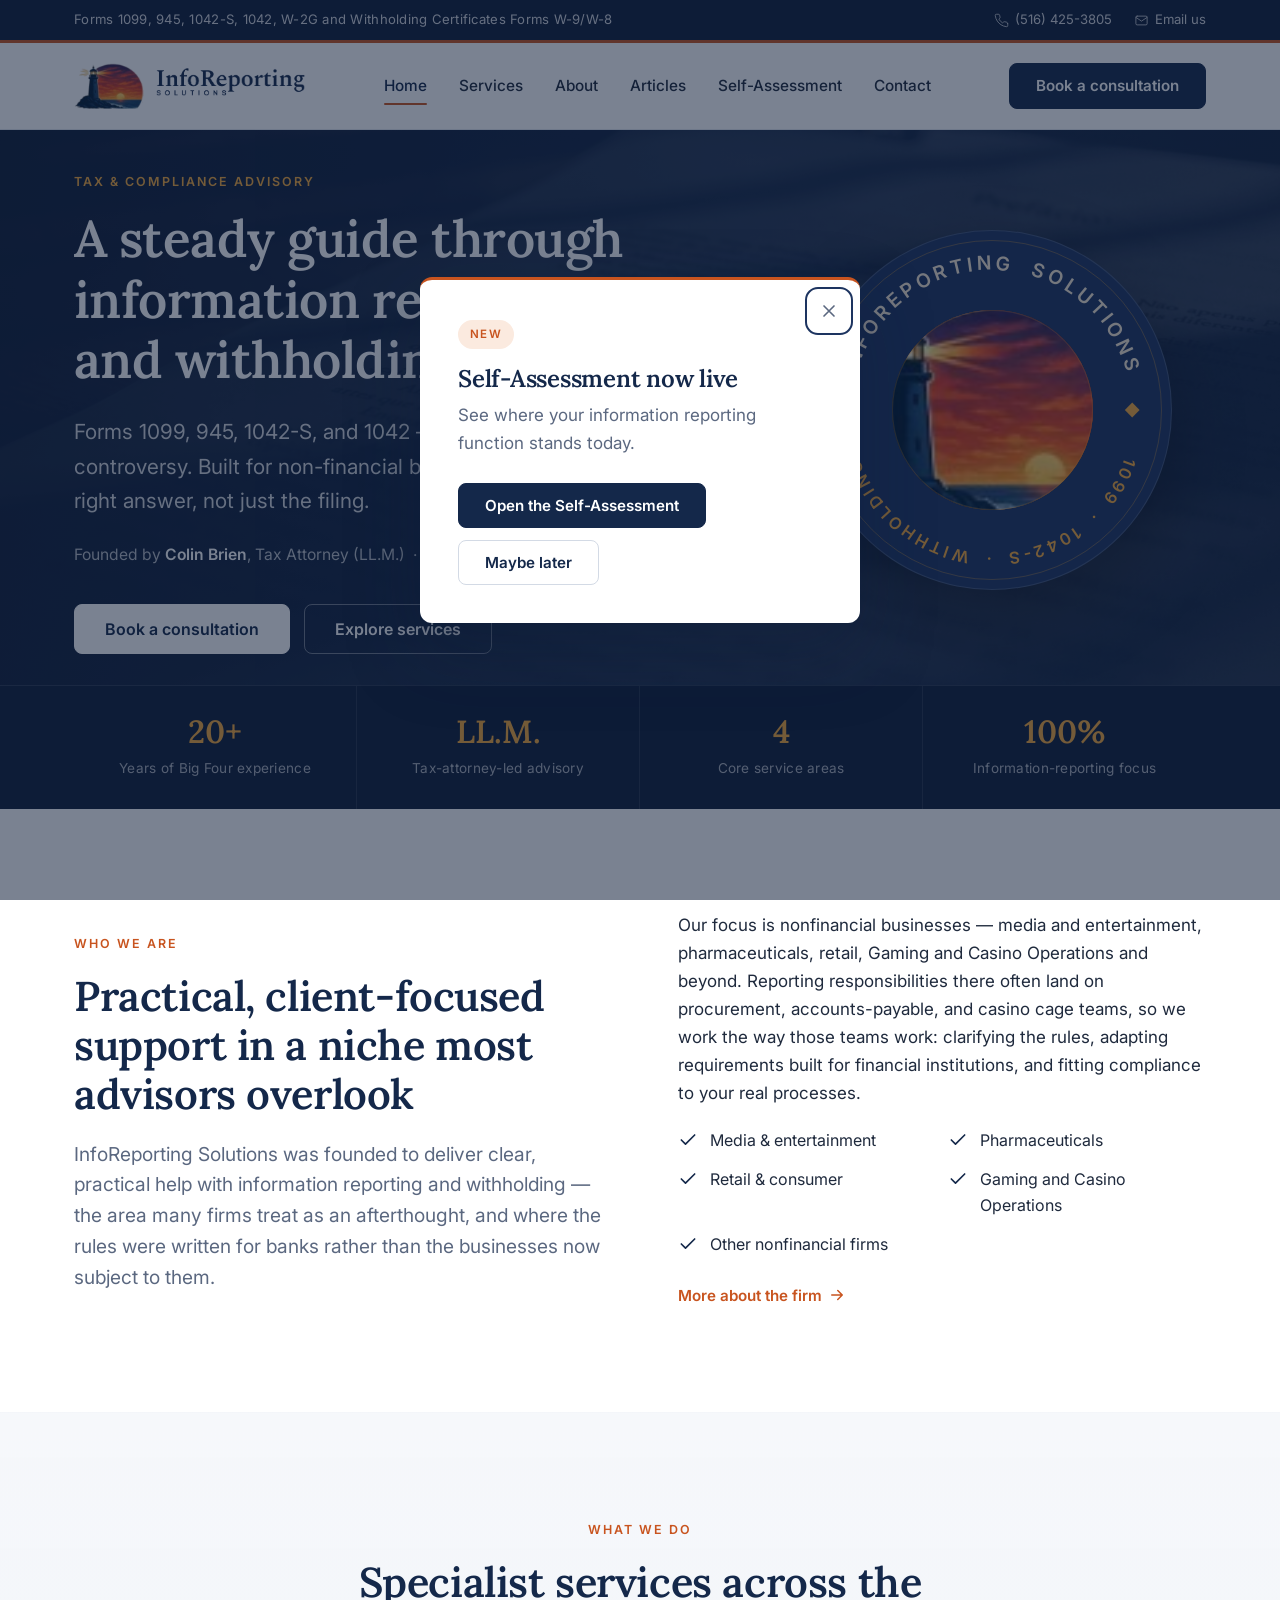
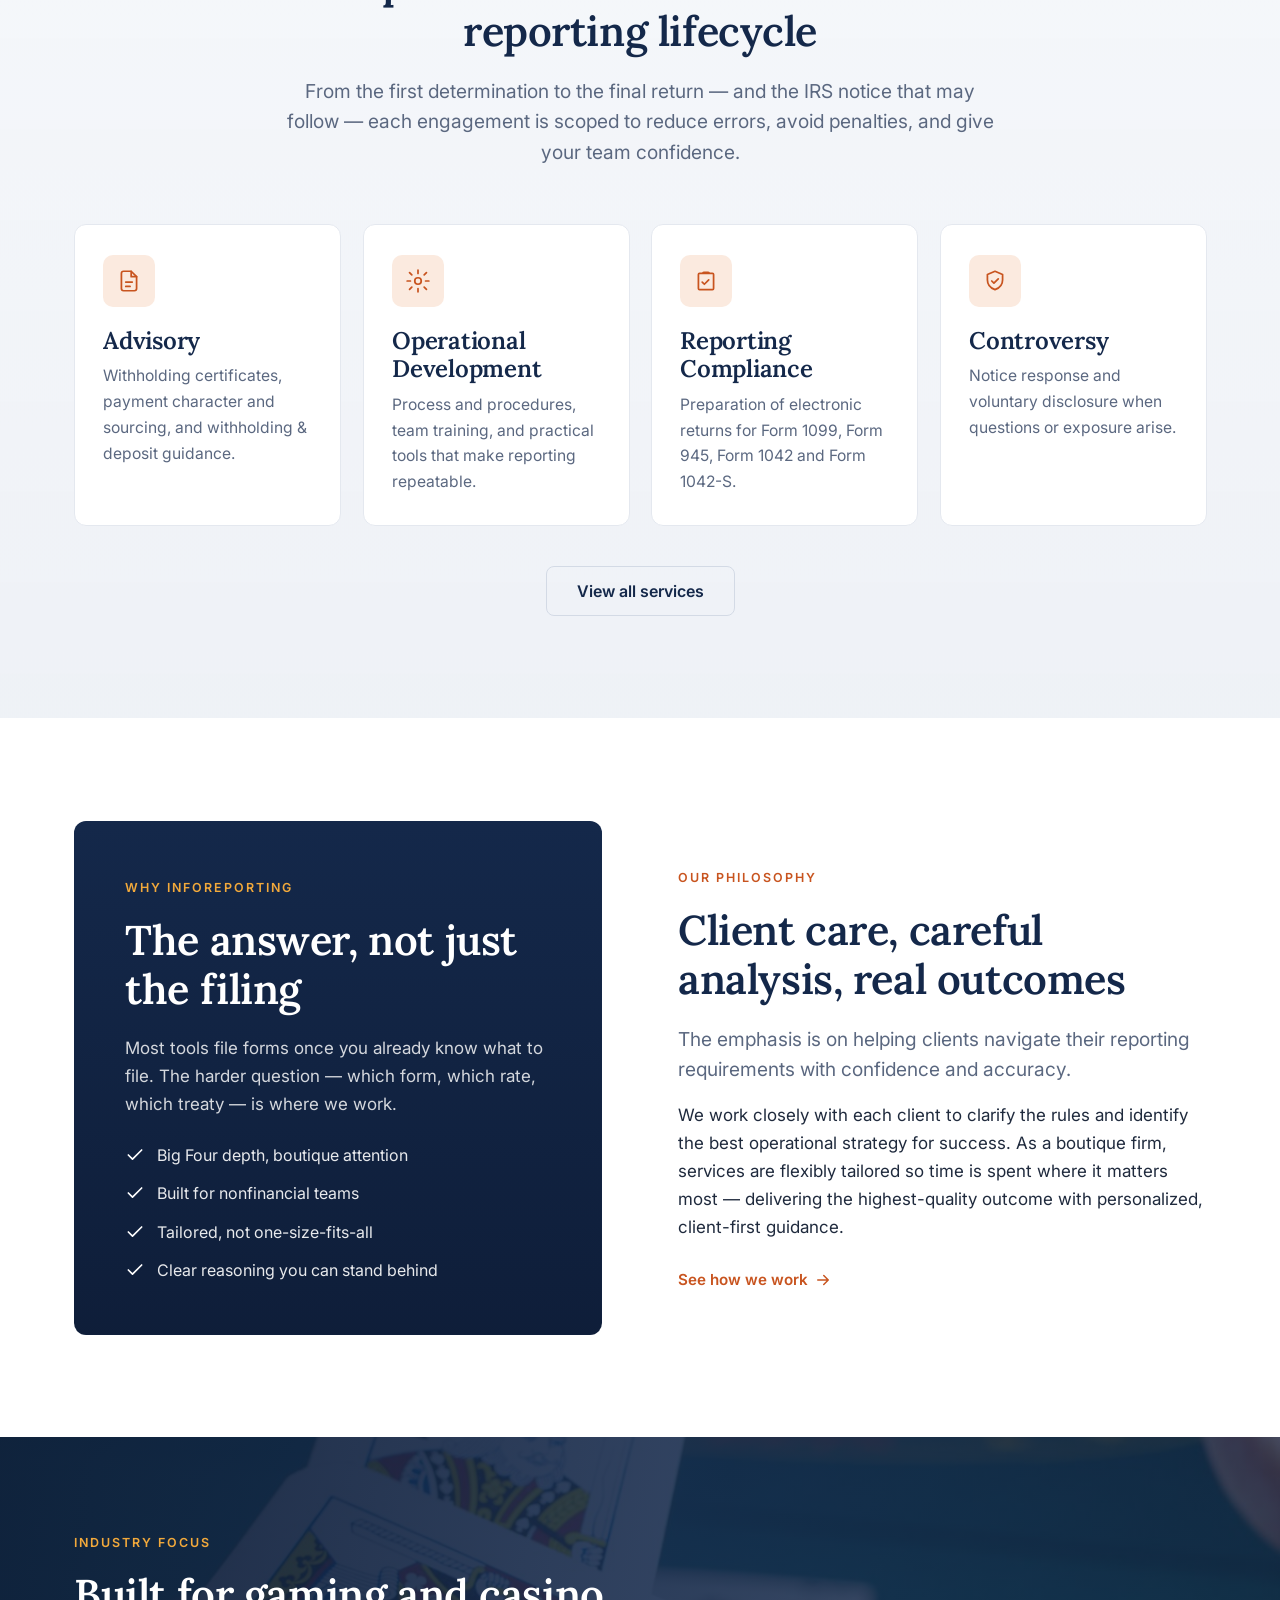
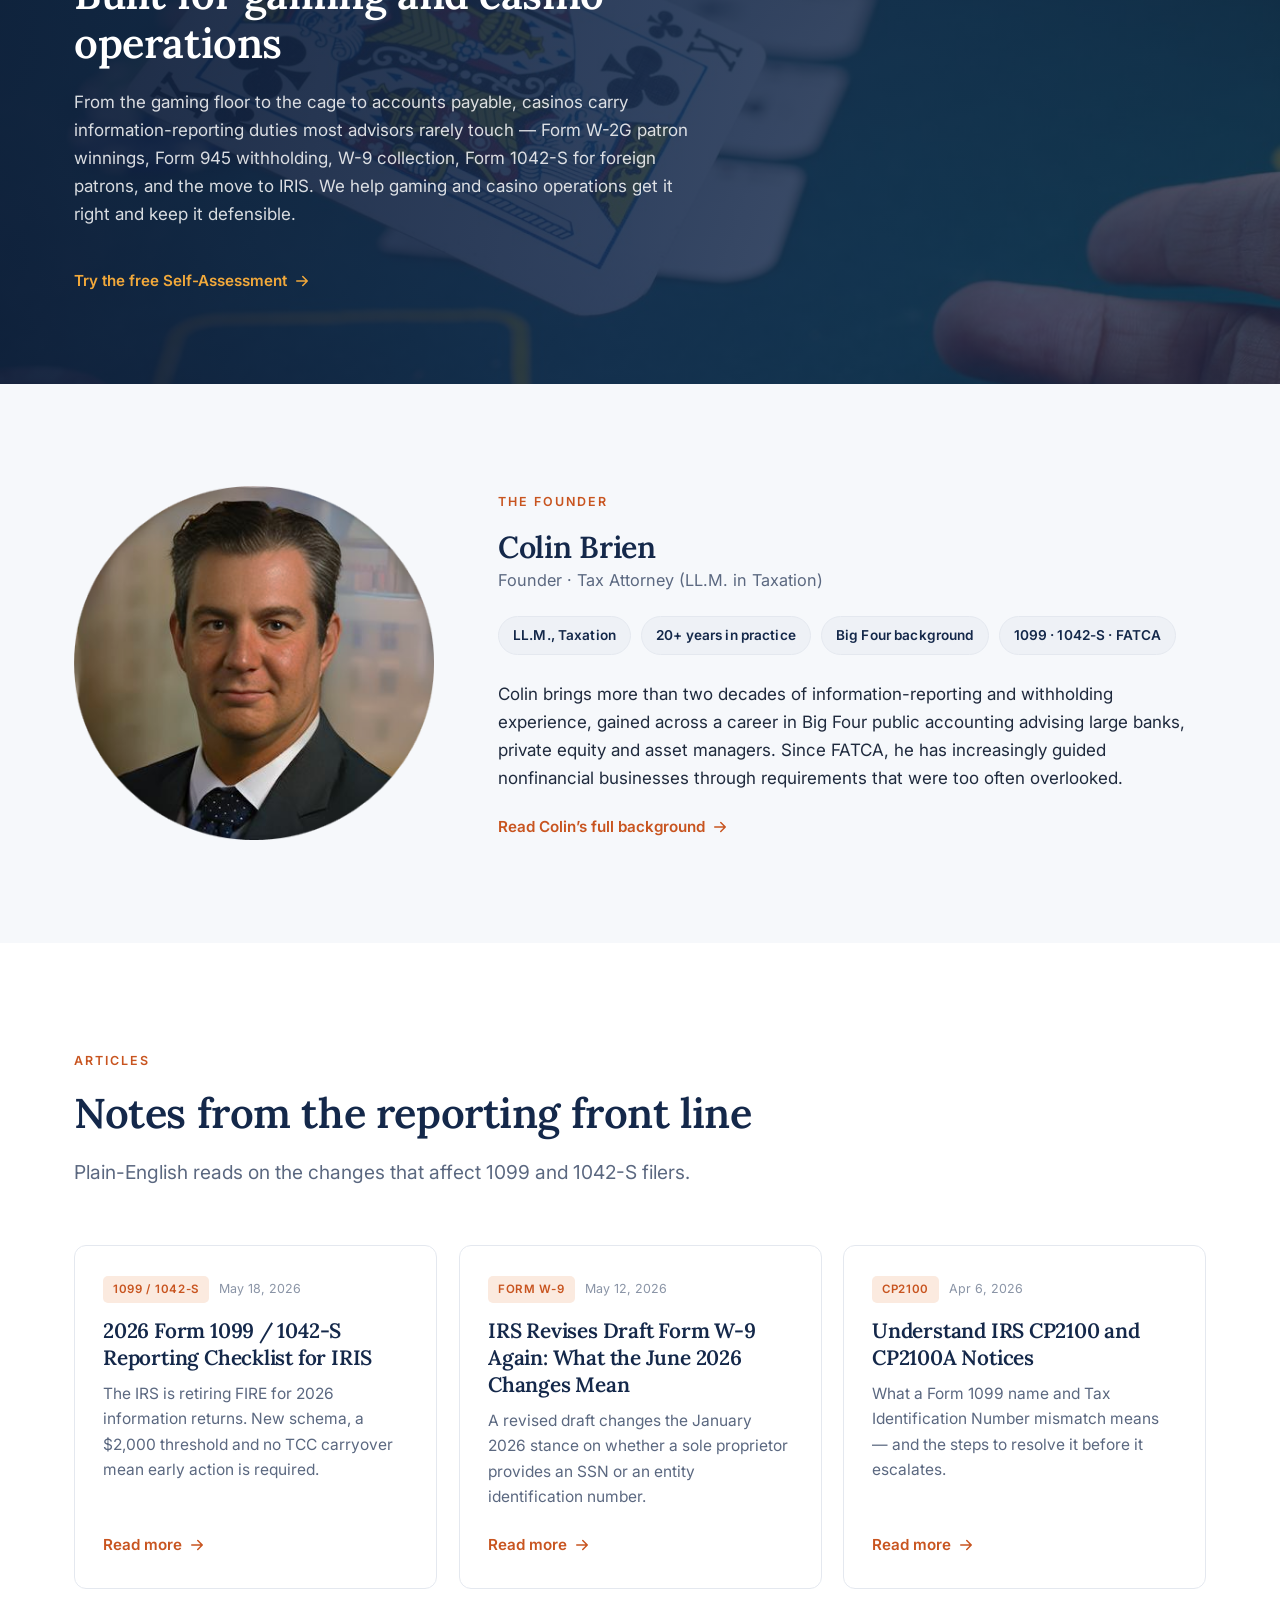
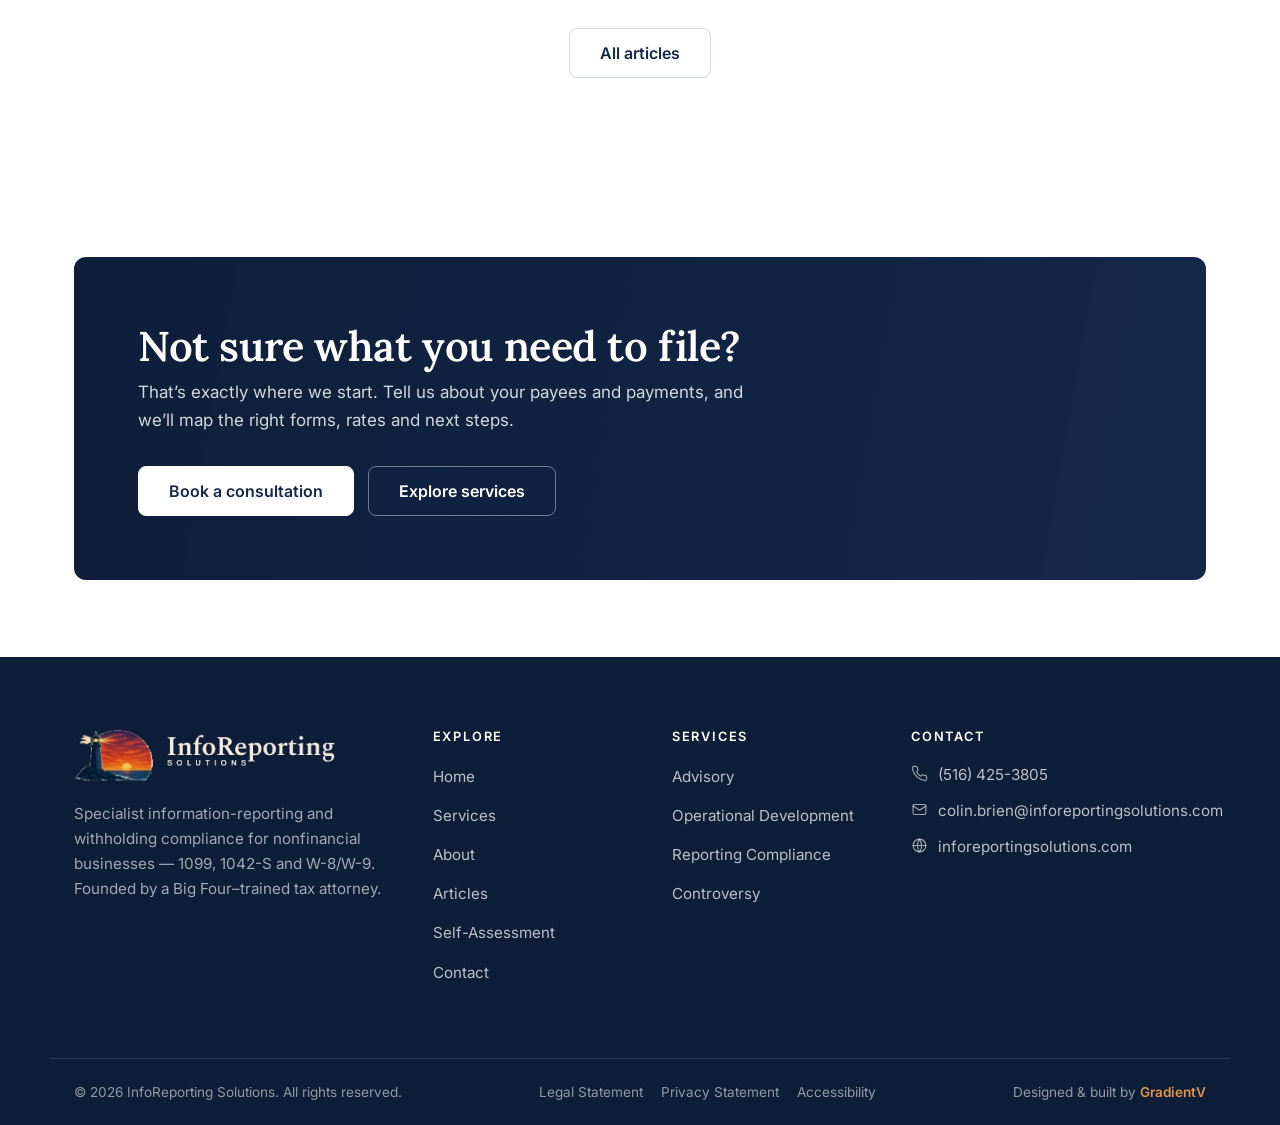
==== commit ef4aa31d: "Update." ====
--- a/index.html
+++ b/index.html
@@ -61,7 +61,10 @@
   <main id="main">
 
     <!-- Hero -->
-    <section class="hero">
+    <section class="hero hero--media">
+      <div class="hero__bg" aria-hidden="true">
+        <img src="assets/images/stock/documents-detail.jpg" alt="" />
+      </div>
       <div class="container">
         <div class="hero__inner">
           <div class="hero__content">
@@ -145,7 +148,7 @@
     </section>
 
     <!-- Services preview -->
-    <section class="section section--paper">
+    <section class="section section--paper section--photo" style="--photo:url('assets/images/stock/documents-signing.jpg')">
       <div class="container">
         <div class="section-head section-head--center" data-reveal>
           <span class="eyebrow eyebrow--navy">What we do</span>
@@ -178,7 +181,7 @@
             <div class="card__icon">
               <svg viewBox="0 0 24 24" fill="none" stroke-width="1.6" stroke-linecap="round" stroke-linejoin="round"><path d="M12 3l7 3v5c0 4.5-3 7.5-7 9-4-1.5-7-4.5-7-9V6z"/><path d="M9 12l2 2 4-4"/></svg>
             </div>
-            <h3>IRS Support</h3>
+            <h3>Controversy</h3>
             <p>Notice response and voluntary disclosure when questions or exposure arise.</p>
           </article>
         </div>
@@ -192,7 +195,7 @@
     <section class="section">
       <div class="container">
         <div class="feature feature--reverse">
-          <div class="panel-navy" data-reveal>
+          <div class="panel-navy panel-navy--photo" style="--photo:url('assets/images/stock/documents-pages.jpg')" data-reveal>
             <span class="eyebrow eyebrow--light">Why InfoReporting</span>
             <h2>The answer, not just the filing</h2>
             <p>Most tools file forms once you already know what to file. The harder question — which form, which rate, which treaty — is where we work.</p>
@@ -299,7 +302,7 @@
     <!-- CTA band -->
     <section class="section section--tight">
       <div class="container">
-        <div class="cta" data-reveal>
+        <div class="cta cta--photo" style="--photo:url(&#39;assets/images/stock/documents-desk.jpg&#39;)" data-reveal>
           <div class="cta__text">
             <h2>Not sure what you need to file?</h2>
             <p>That&rsquo;s exactly where we start. Tell us about your payees and payments, and we&rsquo;ll map the right forms, rates and next steps.</p>
@@ -338,7 +341,7 @@
           <li><a href="services.html#advisory">Advisory</a></li>
           <li><a href="services.html#operational">Operational Development</a></li>
           <li><a href="services.html#reporting">Reporting Compliance</a></li>
-          <li><a href="services.html#irs-support">IRS Support</a></li>
+          <li><a href="services.html#irs-support">Controversy</a></li>
         </ul>
       </div>
       <div class="footer-col">
--- a/assets/css/styles.css
+++ b/assets/css/styles.css
@@ -252,7 +252,7 @@
 .hero__inner {
   display: grid; grid-template-columns: 1.2fr .8fr;
   align-items: center; gap: clamp(32px, 5vw, 64px);
-  padding-block: clamp(40px, 5vw, 76px) clamp(32px, 4vw, 56px);
+  padding-block: clamp(22px, 2.8vw, 40px) clamp(20px, 2.4vw, 34px);
 }
 .hero__content { max-width: 680px; }
 .hero h1 { color: #fff; font-size: clamp(2rem, 4.6vw, 3.2rem); }
@@ -325,7 +325,7 @@
 /* Page hero (inner pages) */
 .page-hero { background: var(--navy); color: #fff; position: relative; overflow: hidden; }
 .page-hero .container { position: relative; }
-.page-hero__inner { padding-block: clamp(60px, 8vw, 96px); max-width: 760px; position: relative; z-index: 1; }
+.page-hero__inner { padding-block: clamp(26px, 3.4vw, 46px); max-width: 760px; position: relative; z-index: 1; }
 .page-hero h1 { color: #fff; }
 /* Decorative brand seal — anchored to the content container so it stays
    aligned with the text instead of flying to the viewport edge on wide screens */
@@ -333,7 +333,7 @@
   position: absolute; top: 50%; right: 0; transform: translateY(-50%);
   z-index: 0; pointer-events: none;
 }
-.page-hero .seal { width: clamp(200px, 22vw, 280px); }
+.page-hero .seal { width: clamp(146px, 15vw, 200px); }
 @media (max-width: 1060px) { .page-hero__seal { display: none; } }
 .page-hero p { color: rgba(255,255,255,.82); font-size: 1.15rem; max-width: 620px; margin-top: 1rem; }
 .breadcrumb { font-size: .85rem; color: rgba(255,255,255,.6); margin-bottom: 1.25rem; letter-spacing: .02em; }
@@ -815,6 +815,39 @@
 .media-band .link-arrow { color: var(--gold); margin-top: 1.5rem; }
 .media-band .link-arrow:hover { color: #fff; }
 
+/* Home hero photo — same navy-tinted treatment as the inner-page heroes */
+.hero__bg { position: absolute; inset: 0; z-index: 0; overflow: hidden; }
+.hero__bg img { width: 100%; height: 100%; object-fit: cover; object-position: center; }
+.hero--media::before {
+  content: ""; position: absolute; inset: 0; z-index: 1; pointer-events: none;
+  background:
+    linear-gradient(100deg,
+      rgba(14,29,56,.96) 0%,
+      rgba(20,40,74,.90) 55%,
+      rgba(20,40,74,.80) 100%);
+}
+.hero--media .container { position: relative; z-index: 2; }
+
+/* Faded photo backgrounds — the image sits behind a heavy overlay so it reads
+   as subtle texture behind the content (no extra markup). Choose the image per
+   instance with the --photo custom property, e.g.
+   style="--photo:url('assets/images/stock/documents-desk.jpg')". */
+.panel-navy--photo {
+  background-image: linear-gradient(rgba(20,40,74,.87), rgba(14,29,56,.93)), var(--photo);
+  background-size: cover; background-position: center;
+}
+.cta--photo {
+  background-image: linear-gradient(100deg, rgba(14,29,56,.92), rgba(20,40,74,.85)), var(--photo);
+  background-size: cover; background-position: center;
+}
+.section--photo { position: relative; }
+.section--photo::before {
+  content: ""; position: absolute; inset: 0; z-index: 0; pointer-events: none;
+  background-image: linear-gradient(rgba(246,248,251,.89), rgba(238,241,246,.93)), var(--photo);
+  background-size: cover; background-position: center;
+}
+.section--photo > .container { position: relative; z-index: 1; }
+
 /* 22. Announcement pop-up (home) ---------------------------------------- */
 .announce {
   position: fixed; inset: 0; z-index: 300;
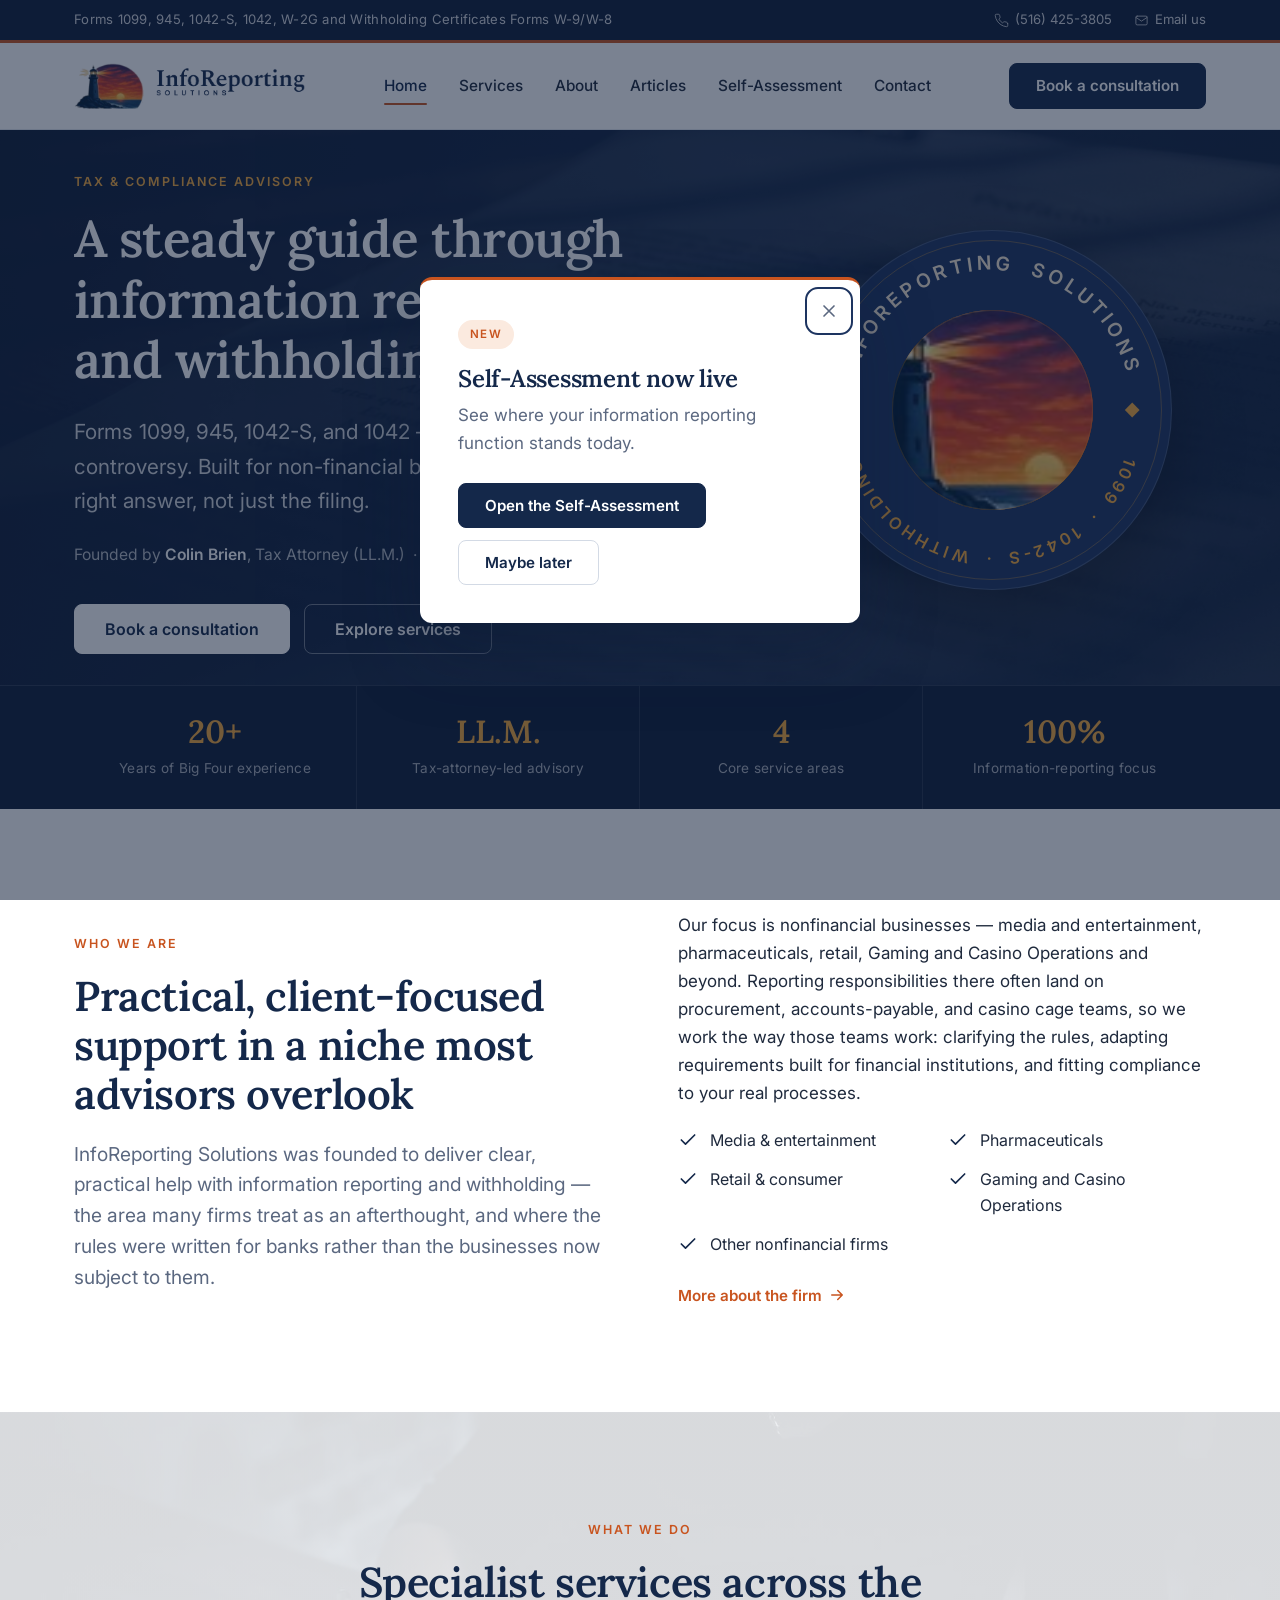
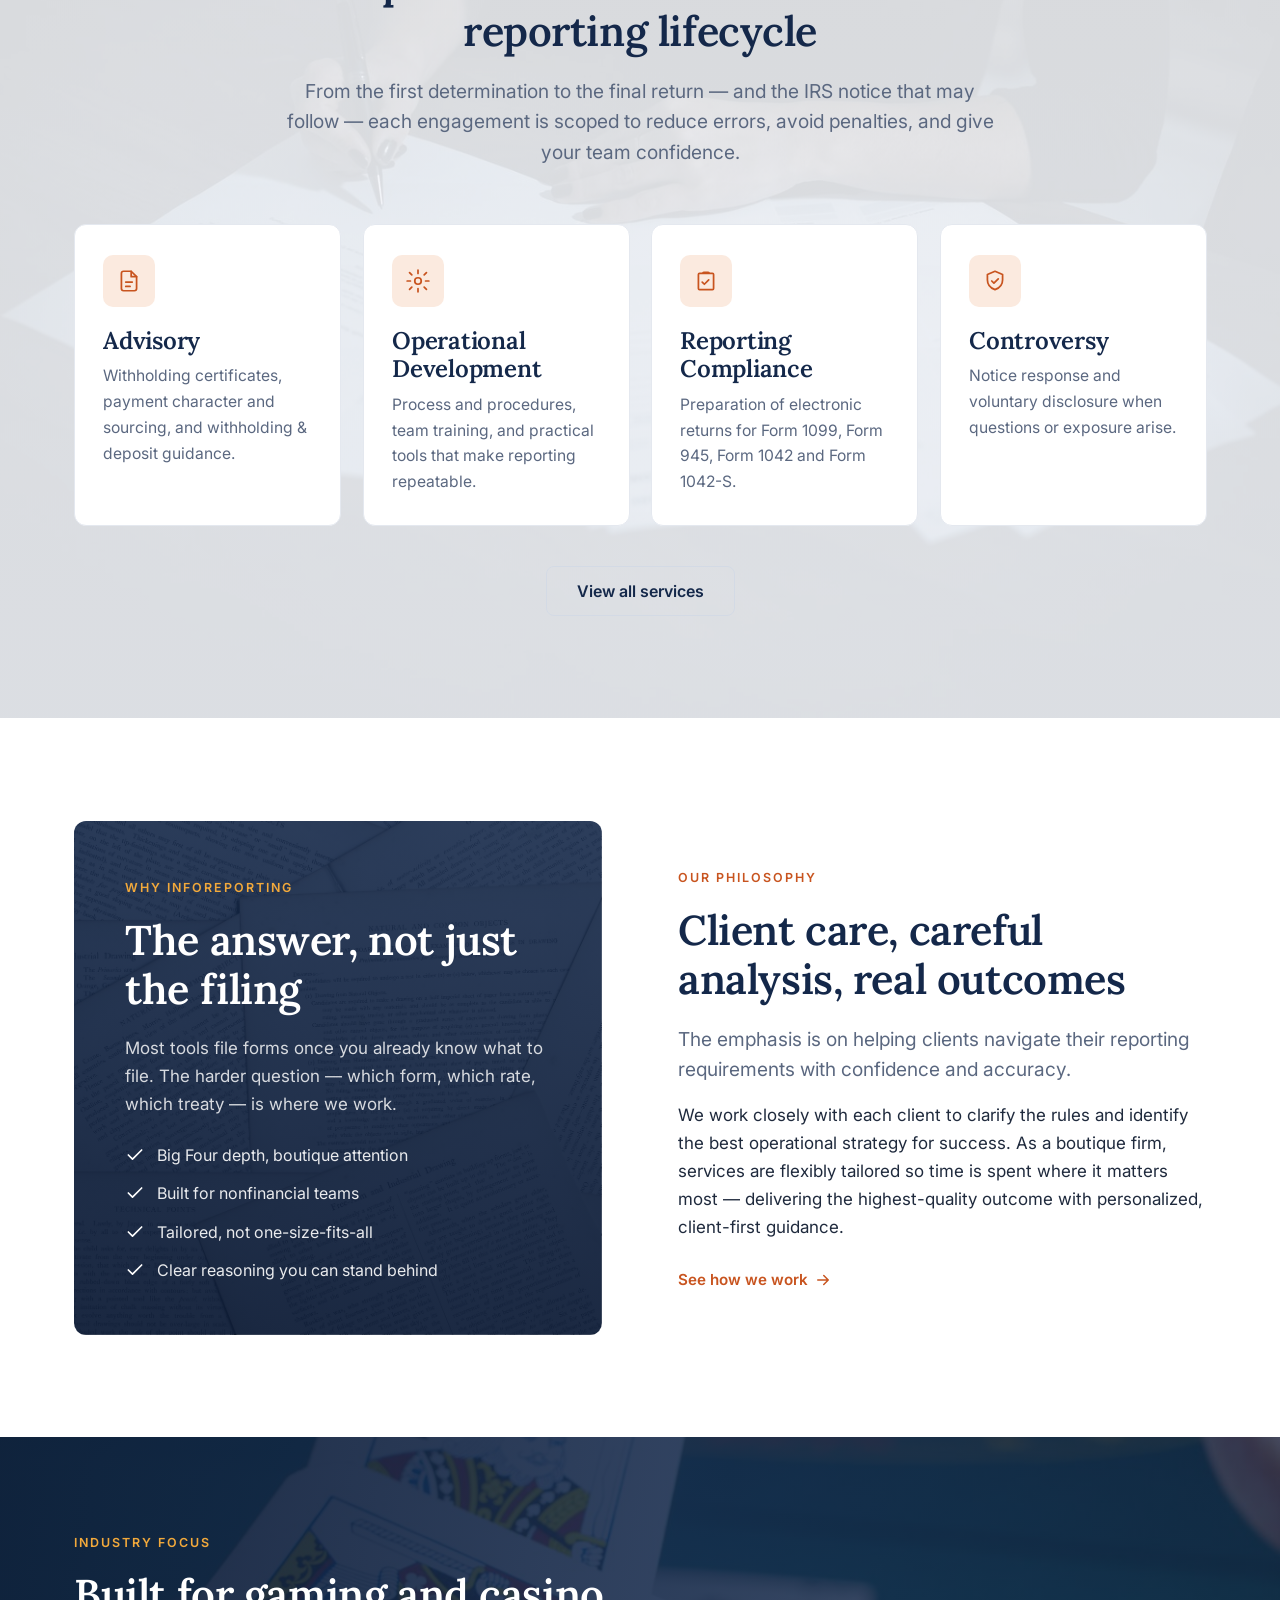
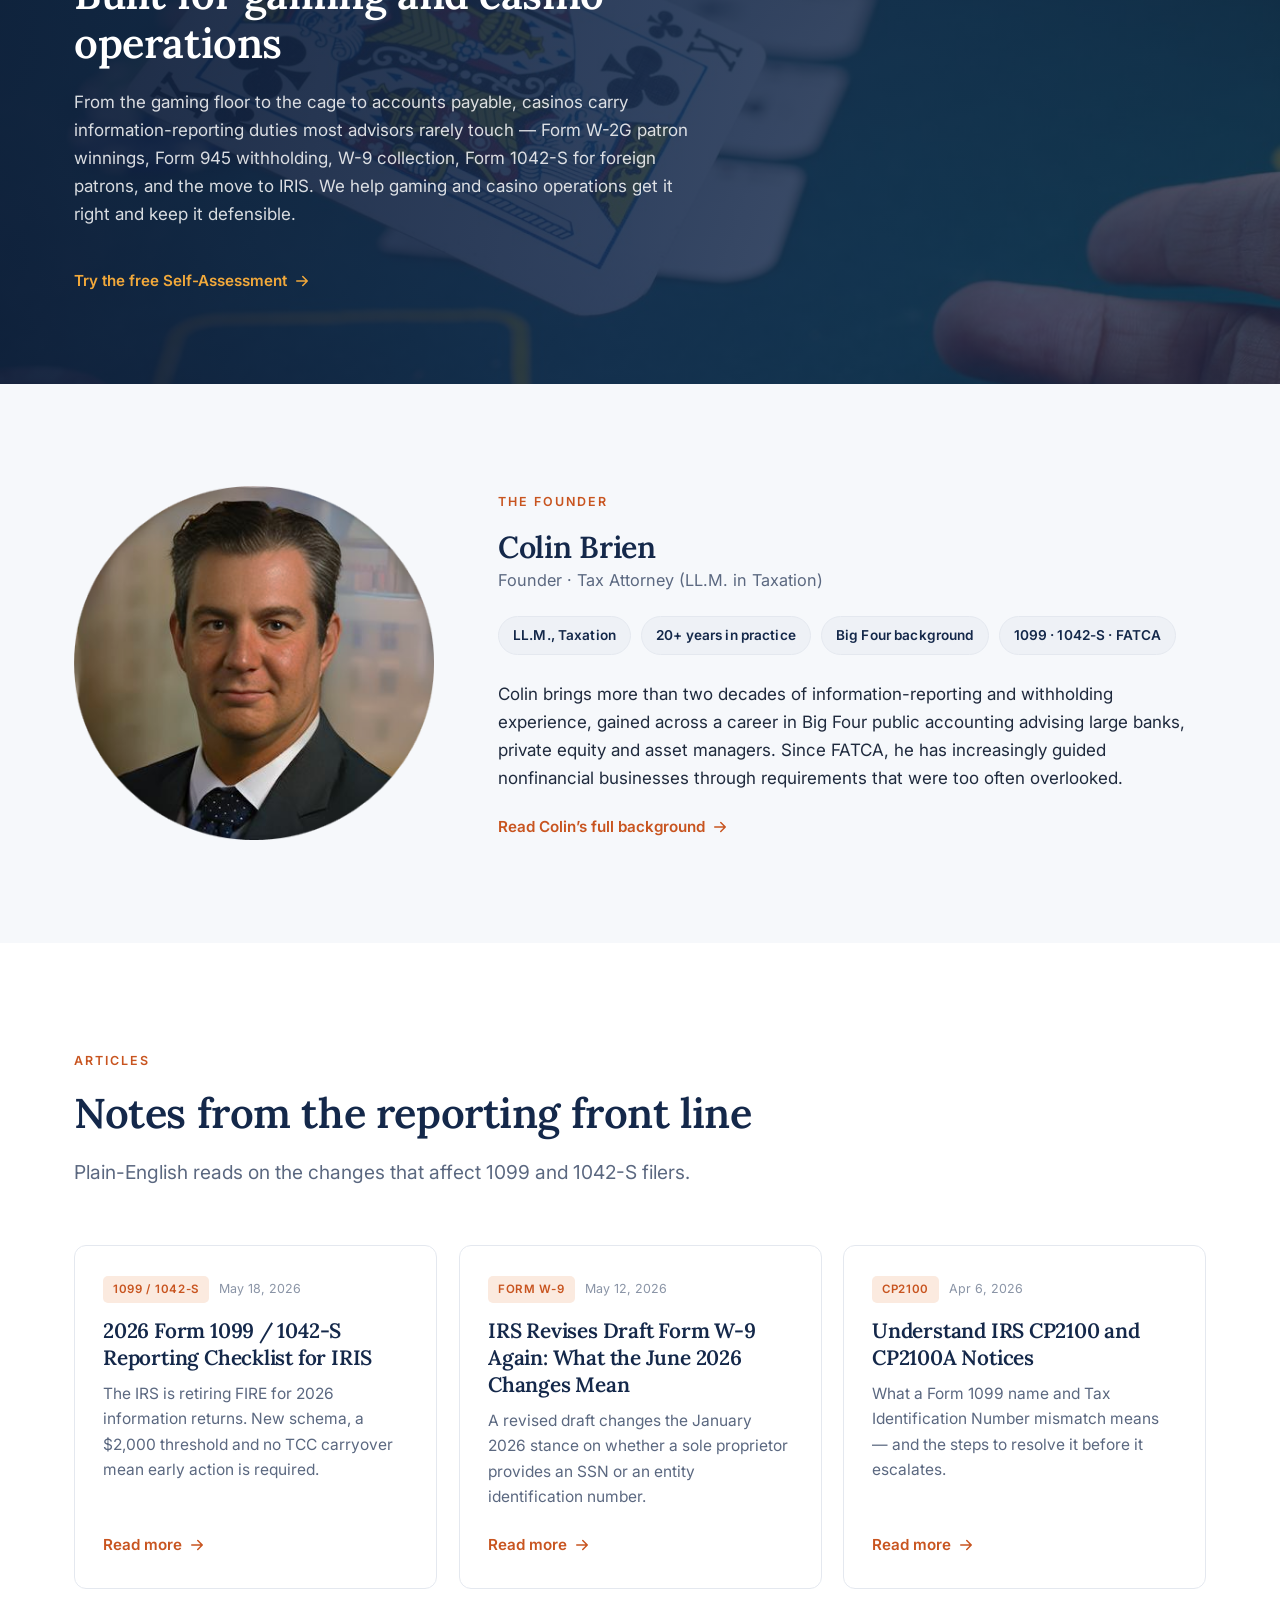
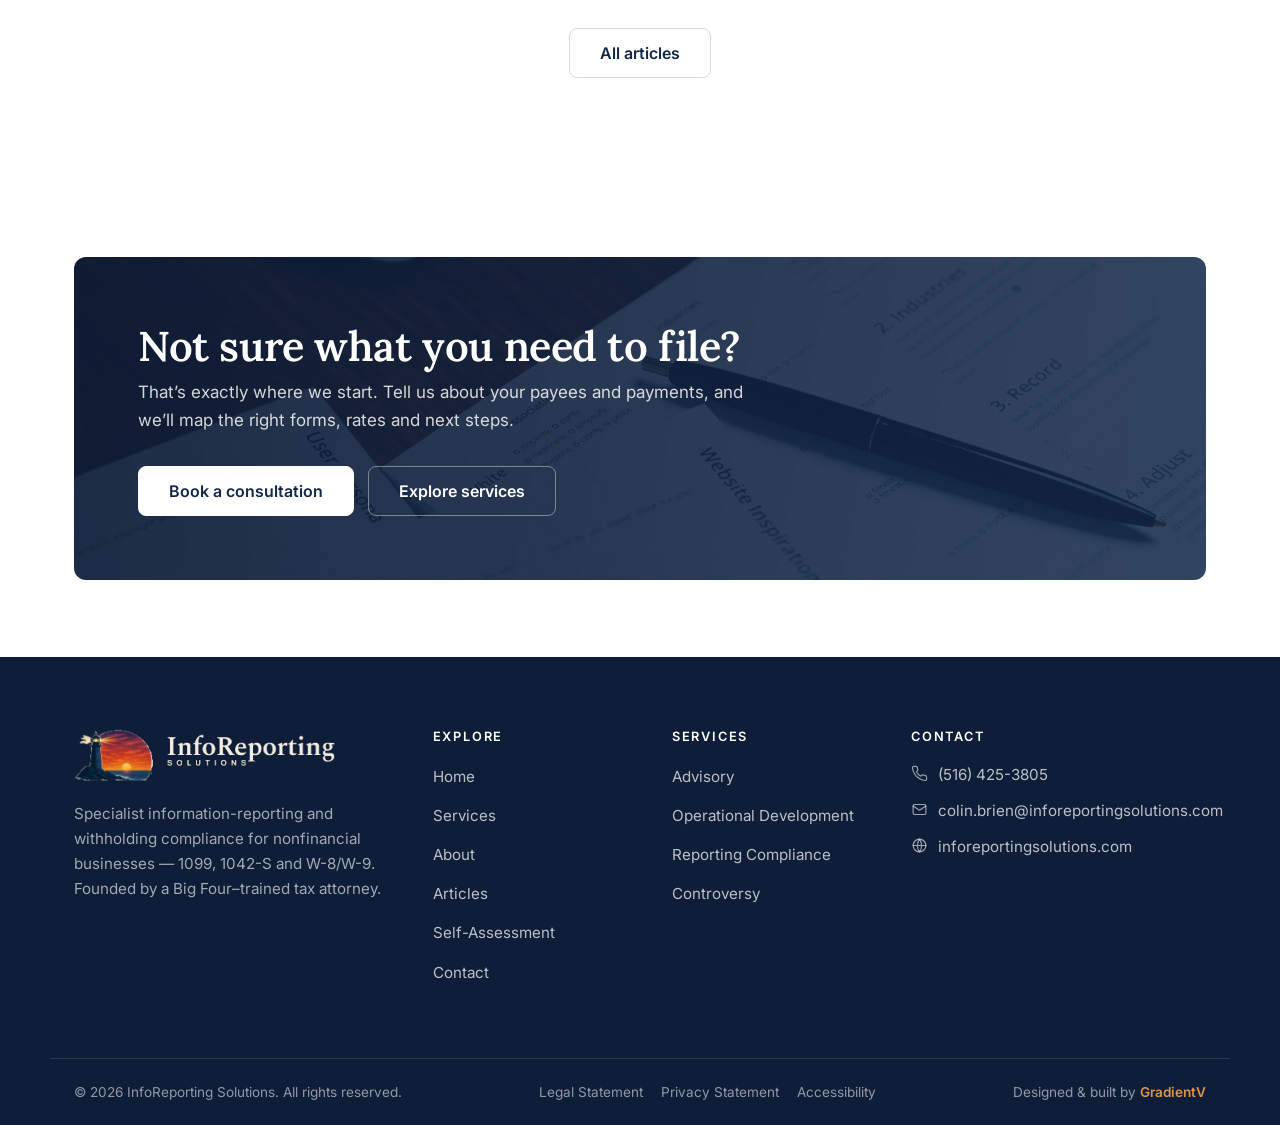
==== commit 22192755: "Updated stock images." ====
--- a/index.html
+++ b/index.html
@@ -148,7 +148,7 @@
     </section>
 
     <!-- Services preview -->
-    <section class="section section--paper section--photo" style="--photo:url('assets/images/stock/documents-signing.jpg')">
+    <section class="section section--paper section--photo" style="--photo:url('../images/stock/documents-signing.jpg')">
       <div class="container">
         <div class="section-head section-head--center" data-reveal>
           <span class="eyebrow eyebrow--navy">What we do</span>
@@ -195,7 +195,7 @@
     <section class="section">
       <div class="container">
         <div class="feature feature--reverse">
-          <div class="panel-navy panel-navy--photo" style="--photo:url('assets/images/stock/documents-pages.jpg')" data-reveal>
+          <div class="panel-navy panel-navy--photo" style="--photo:url('../images/stock/documents-pages.jpg')" data-reveal>
             <span class="eyebrow eyebrow--light">Why InfoReporting</span>
             <h2>The answer, not just the filing</h2>
             <p>Most tools file forms once you already know what to file. The harder question — which form, which rate, which treaty — is where we work.</p>
@@ -302,7 +302,7 @@
     <!-- CTA band -->
     <section class="section section--tight">
       <div class="container">
-        <div class="cta cta--photo" style="--photo:url(&#39;assets/images/stock/documents-desk.jpg&#39;)" data-reveal>
+        <div class="cta cta--photo" style="--photo:url(&#39;../images/stock/documents-desk.jpg&#39;)" data-reveal>
           <div class="cta__text">
             <h2>Not sure what you need to file?</h2>
             <p>That&rsquo;s exactly where we start. Tell us about your payees and payments, and we&rsquo;ll map the right forms, rates and next steps.</p>
--- a/assets/css/styles.css
+++ b/assets/css/styles.css
@@ -843,7 +843,7 @@
 .section--photo { position: relative; }
 .section--photo::before {
   content: ""; position: absolute; inset: 0; z-index: 0; pointer-events: none;
-  background-image: linear-gradient(rgba(246,248,251,.89), rgba(238,241,246,.93)), var(--photo);
+  background-image: linear-gradient(rgba(246,248,251,.88), rgba(238,241,246,.92)), var(--photo);
   background-size: cover; background-position: center;
 }
 .section--photo > .container { position: relative; z-index: 1; }
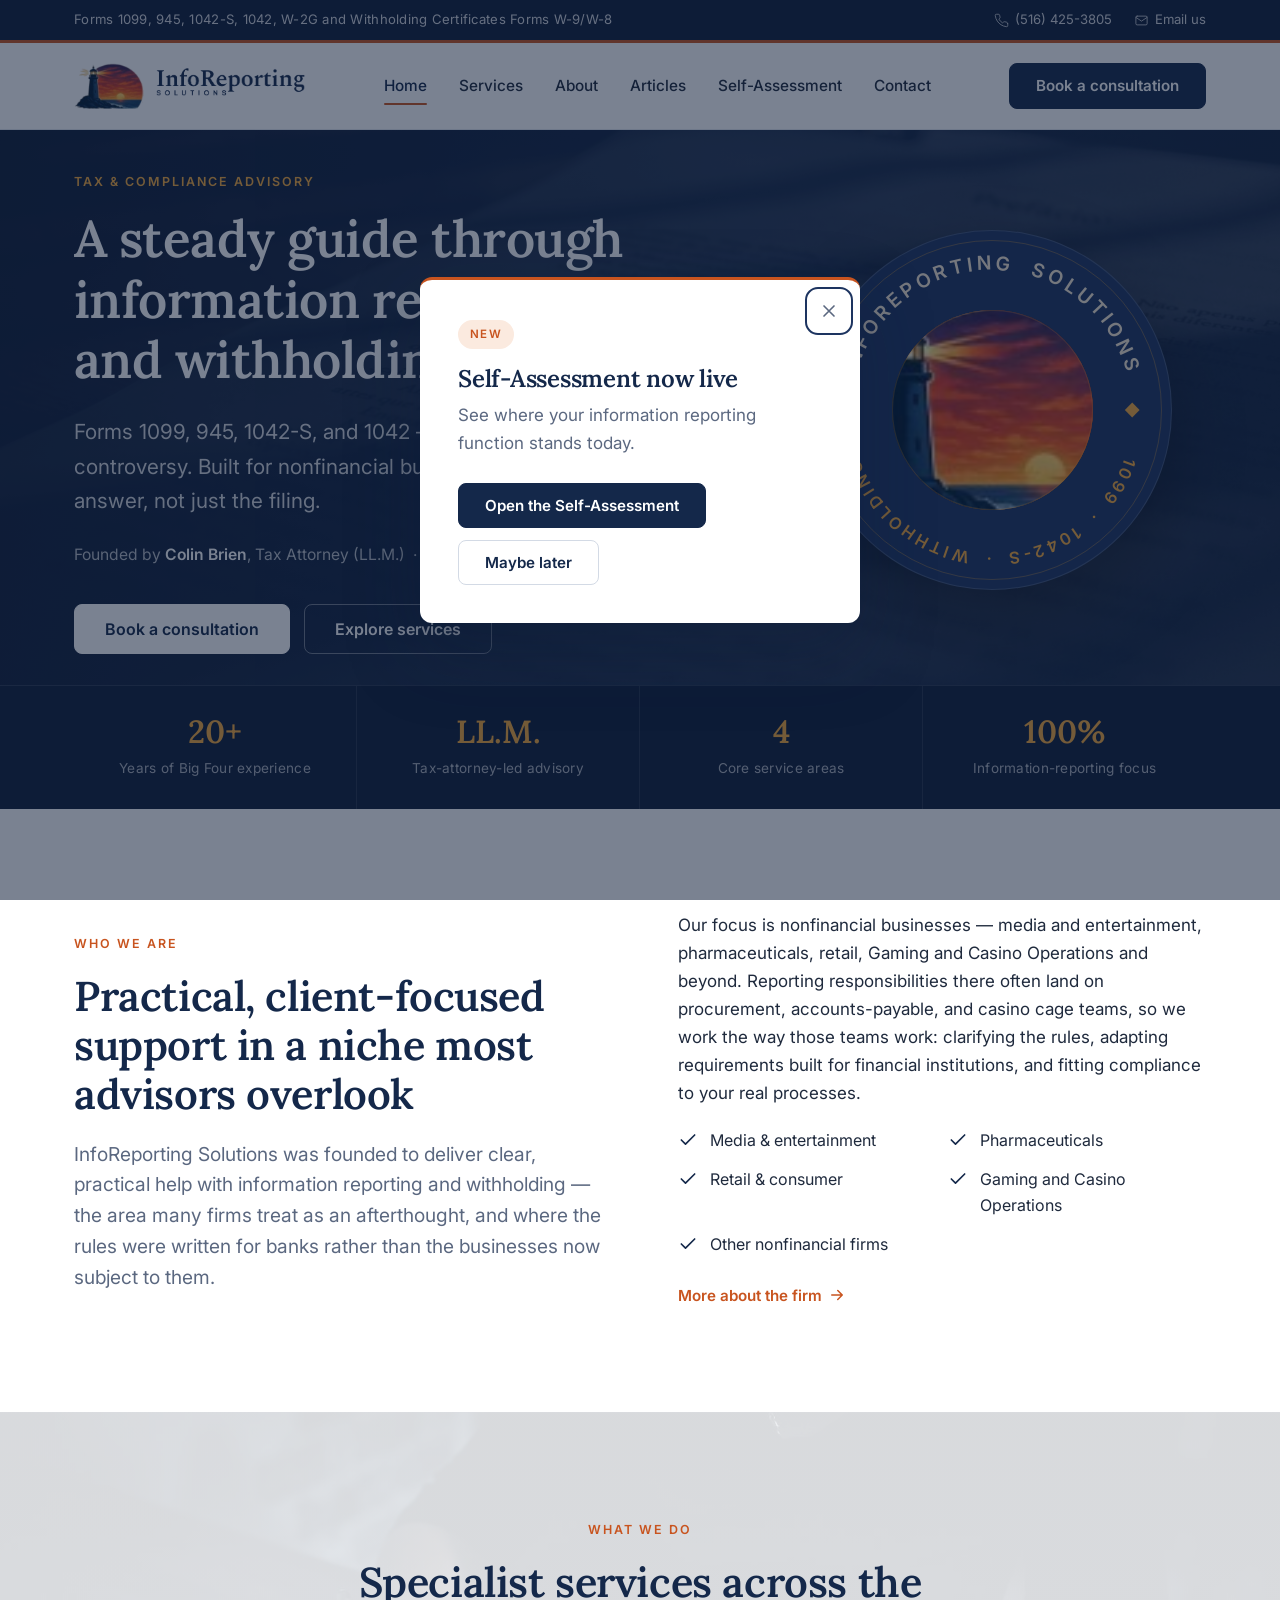
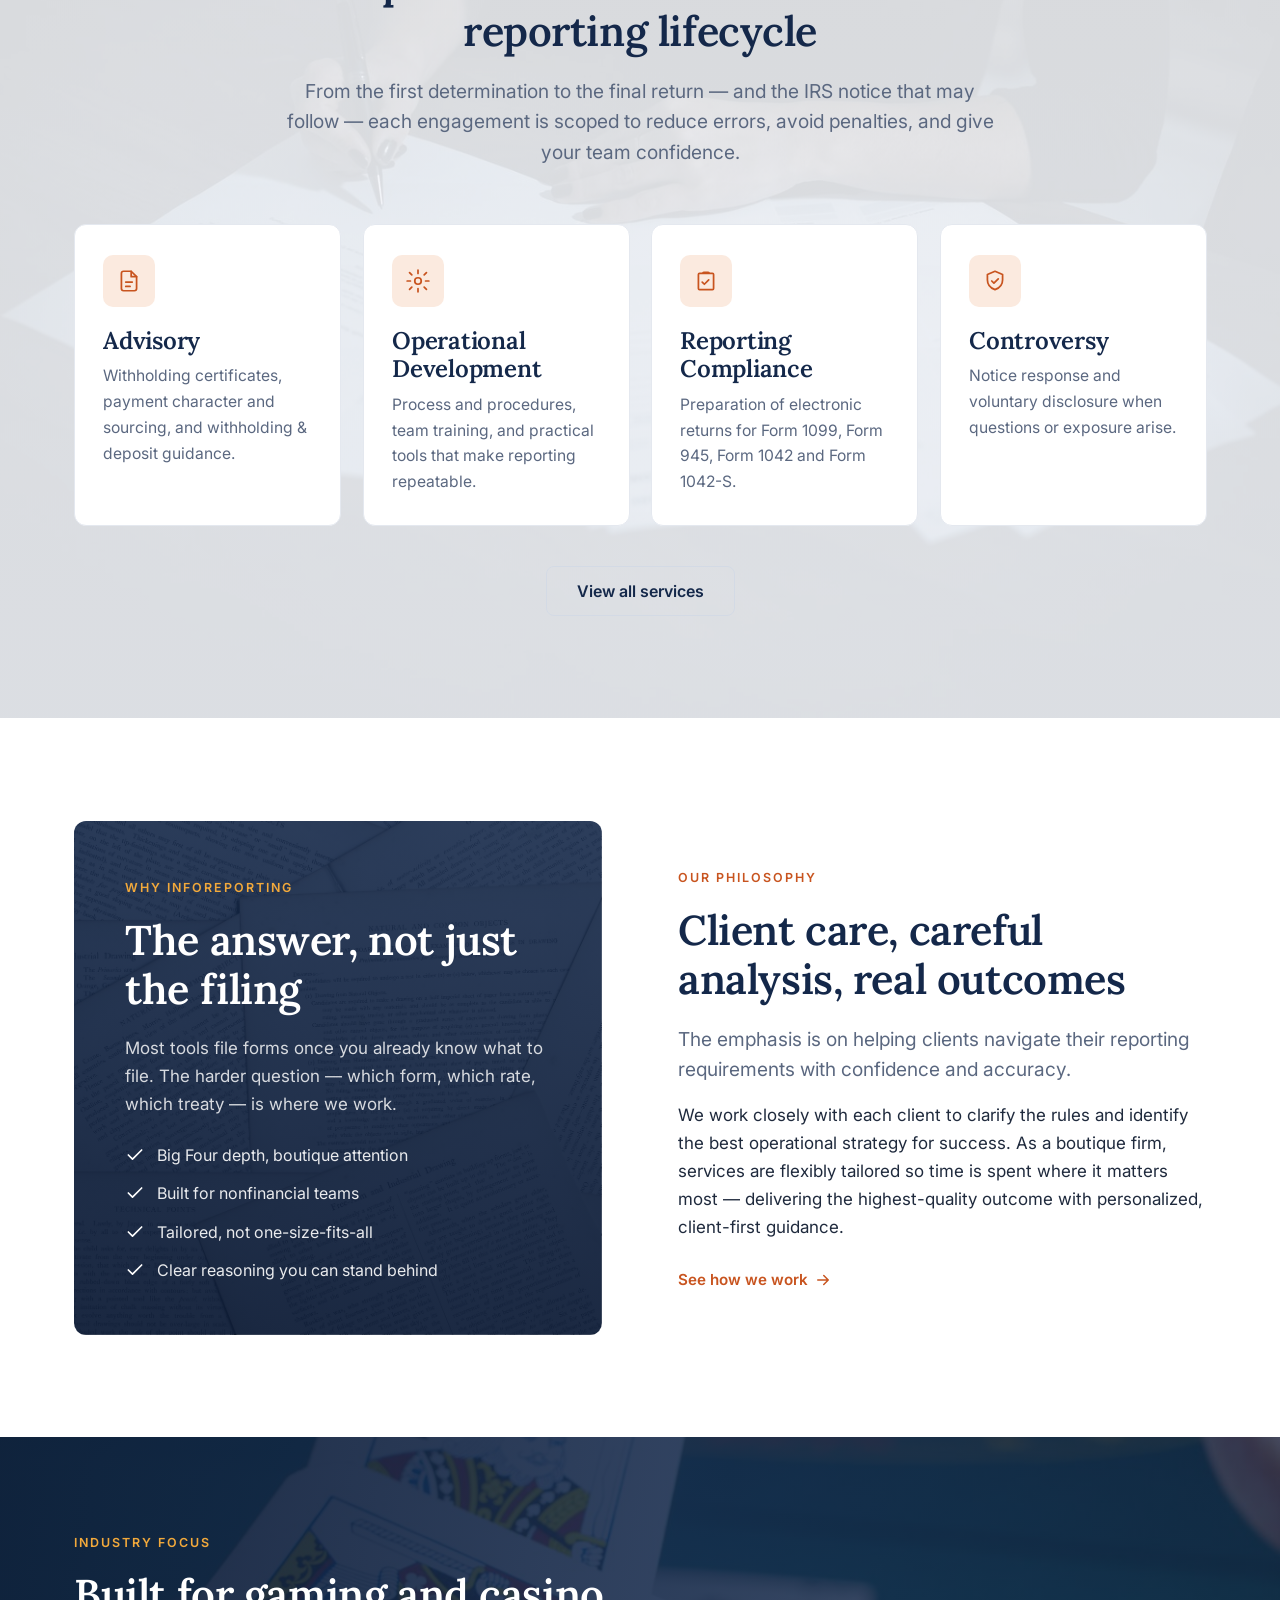
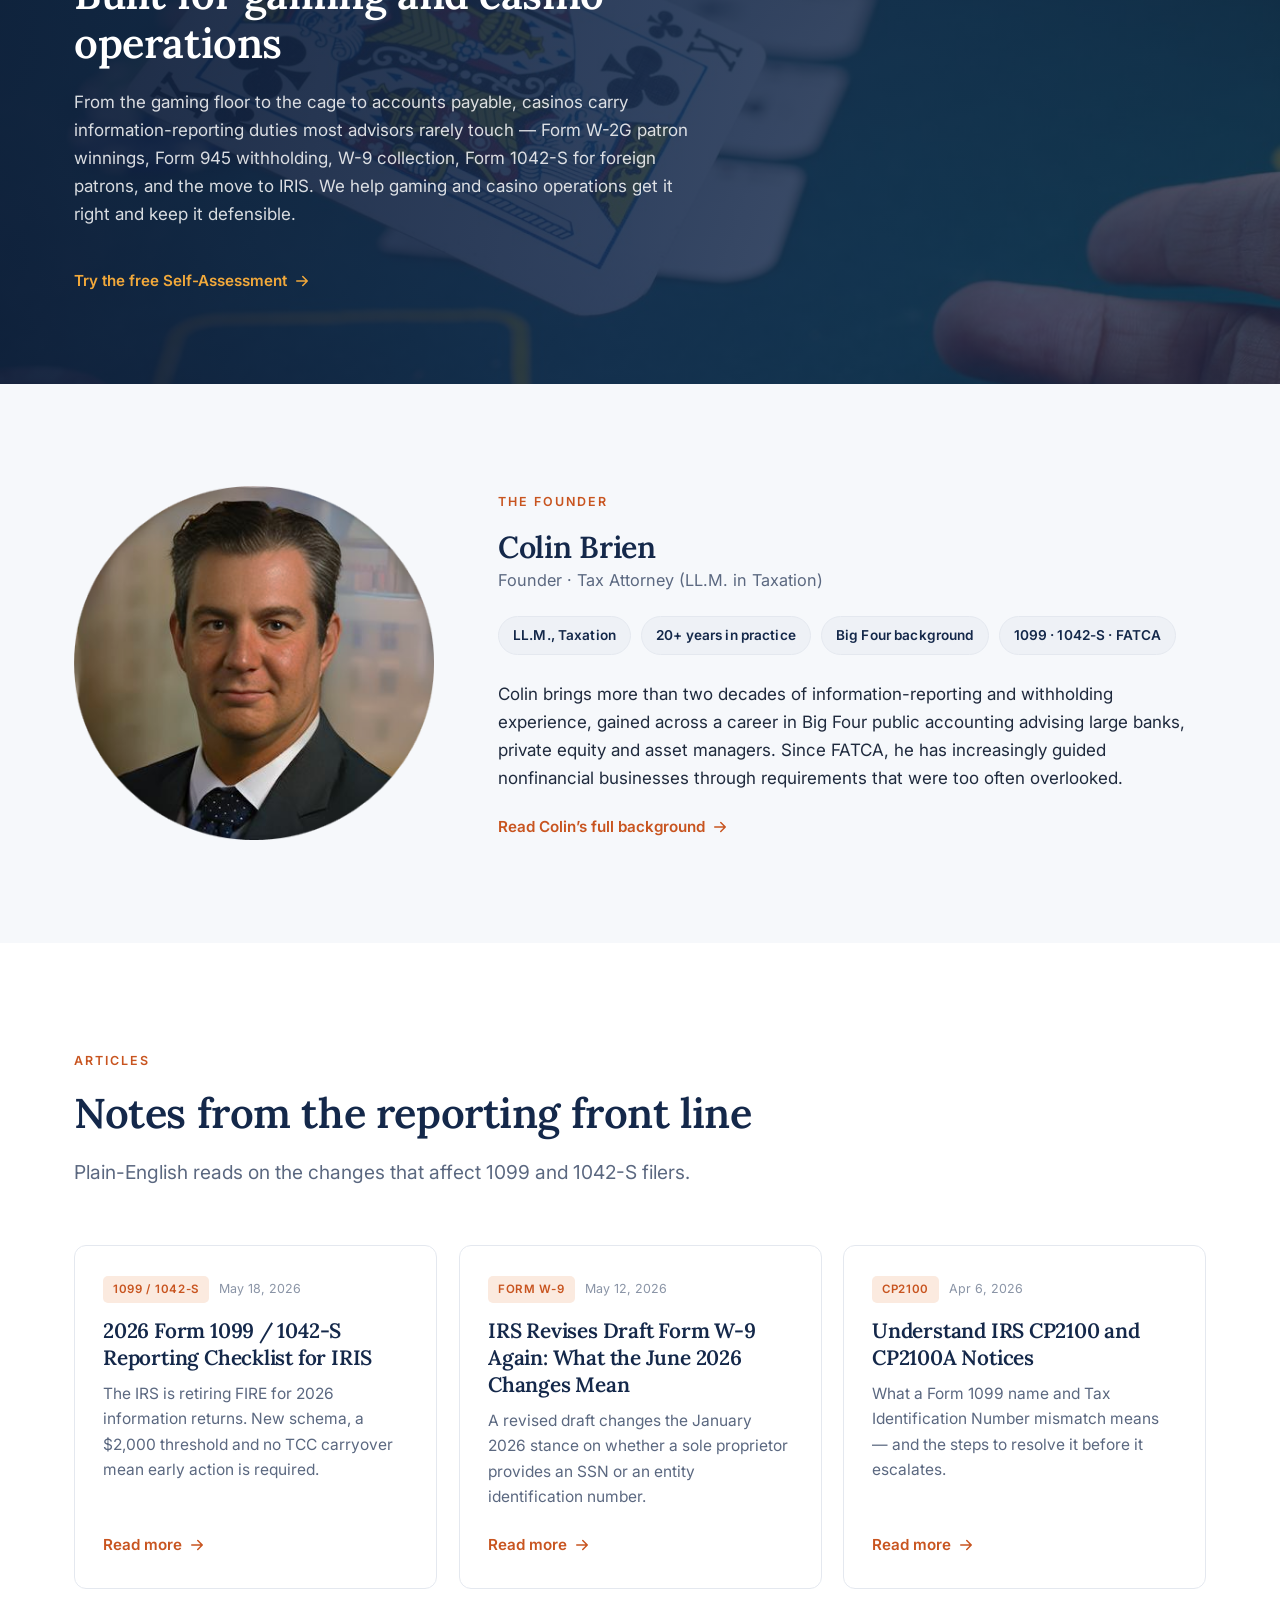
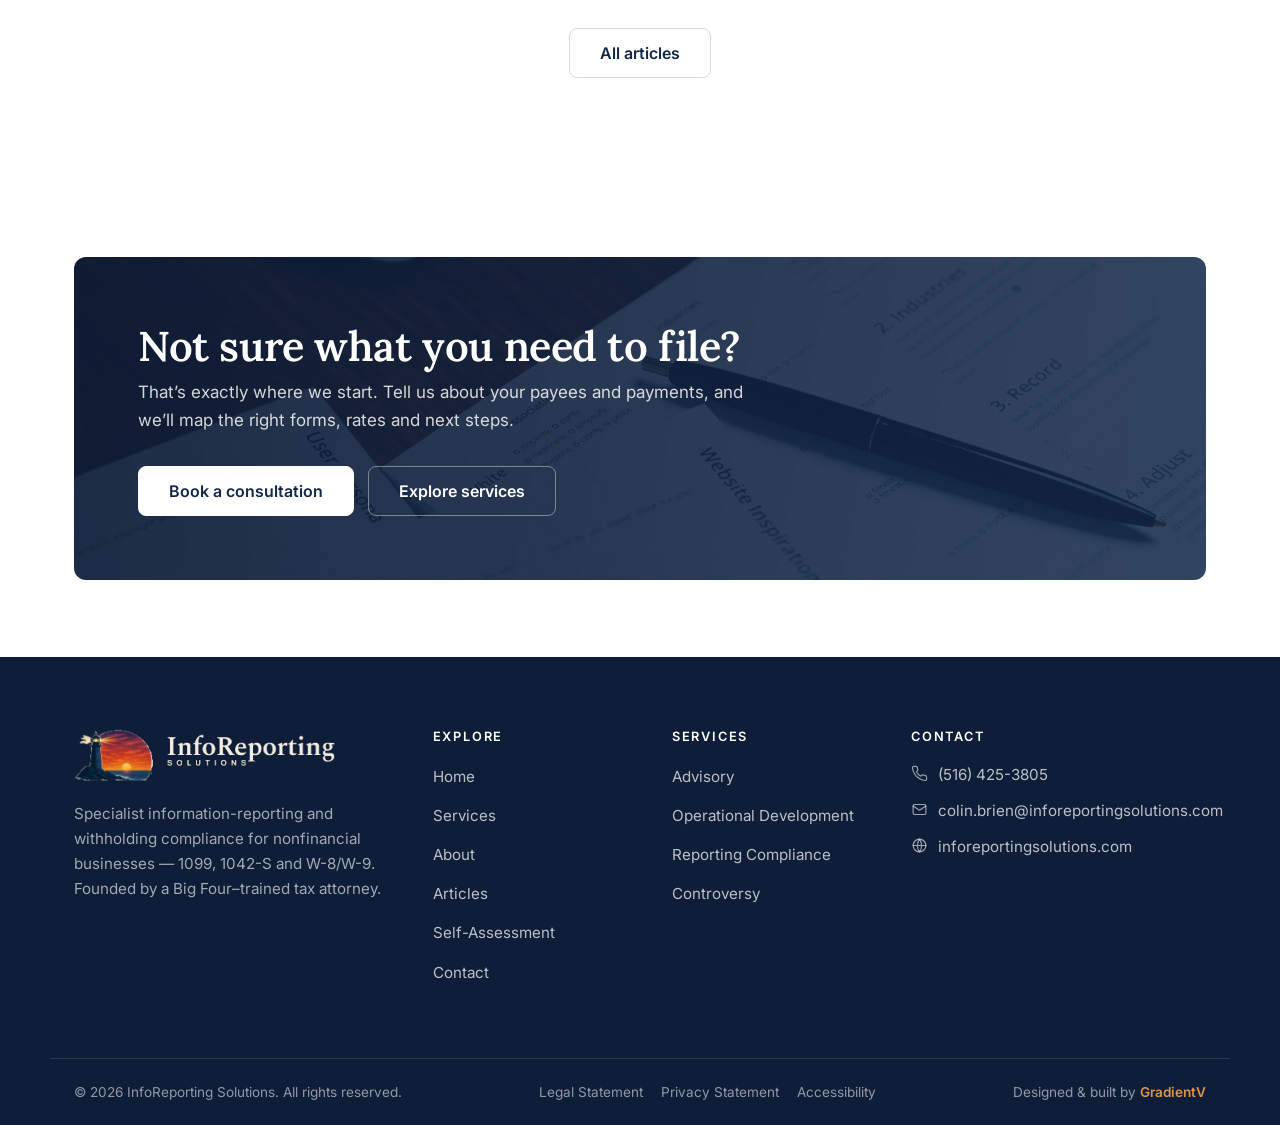
==== commit 598e4434: "Update." ====
--- a/index.html
+++ b/index.html
@@ -70,7 +70,7 @@
           <div class="hero__content">
             <span class="eyebrow eyebrow--light">Tax &amp; Compliance Advisory</span>
             <h1 class="t-balance">A steady guide through information reporting and withholding</h1>
-            <p class="hero__sub">Forms 1099, 945, 1042-S, and 1042 — advisory, compliance, and controversy. Built for non-financial businesses that need the right answer, not just the filing.</p>
+            <p class="hero__sub">Forms 1099, 945, 1042-S, and 1042 — advisory, compliance, and controversy. Built for nonfinancial businesses that need the right answer, not just the filing.</p>
             <p class="hero__meta">Founded by <strong>Colin Brien</strong>, Tax Attorney (LL.M.) &nbsp;·&nbsp; 20+ years of Big Four experience</p>
             <div class="hero__cta">
               <a href="contact.html" class="btn btn--light btn--lg">Book a consultation</a>
@@ -391,5 +391,6 @@
   </div>
 
   <script src="assets/js/main.js"></script>
+  <script defer src="/_vercel/insights/script.js"></script>
 </body>
 </html>
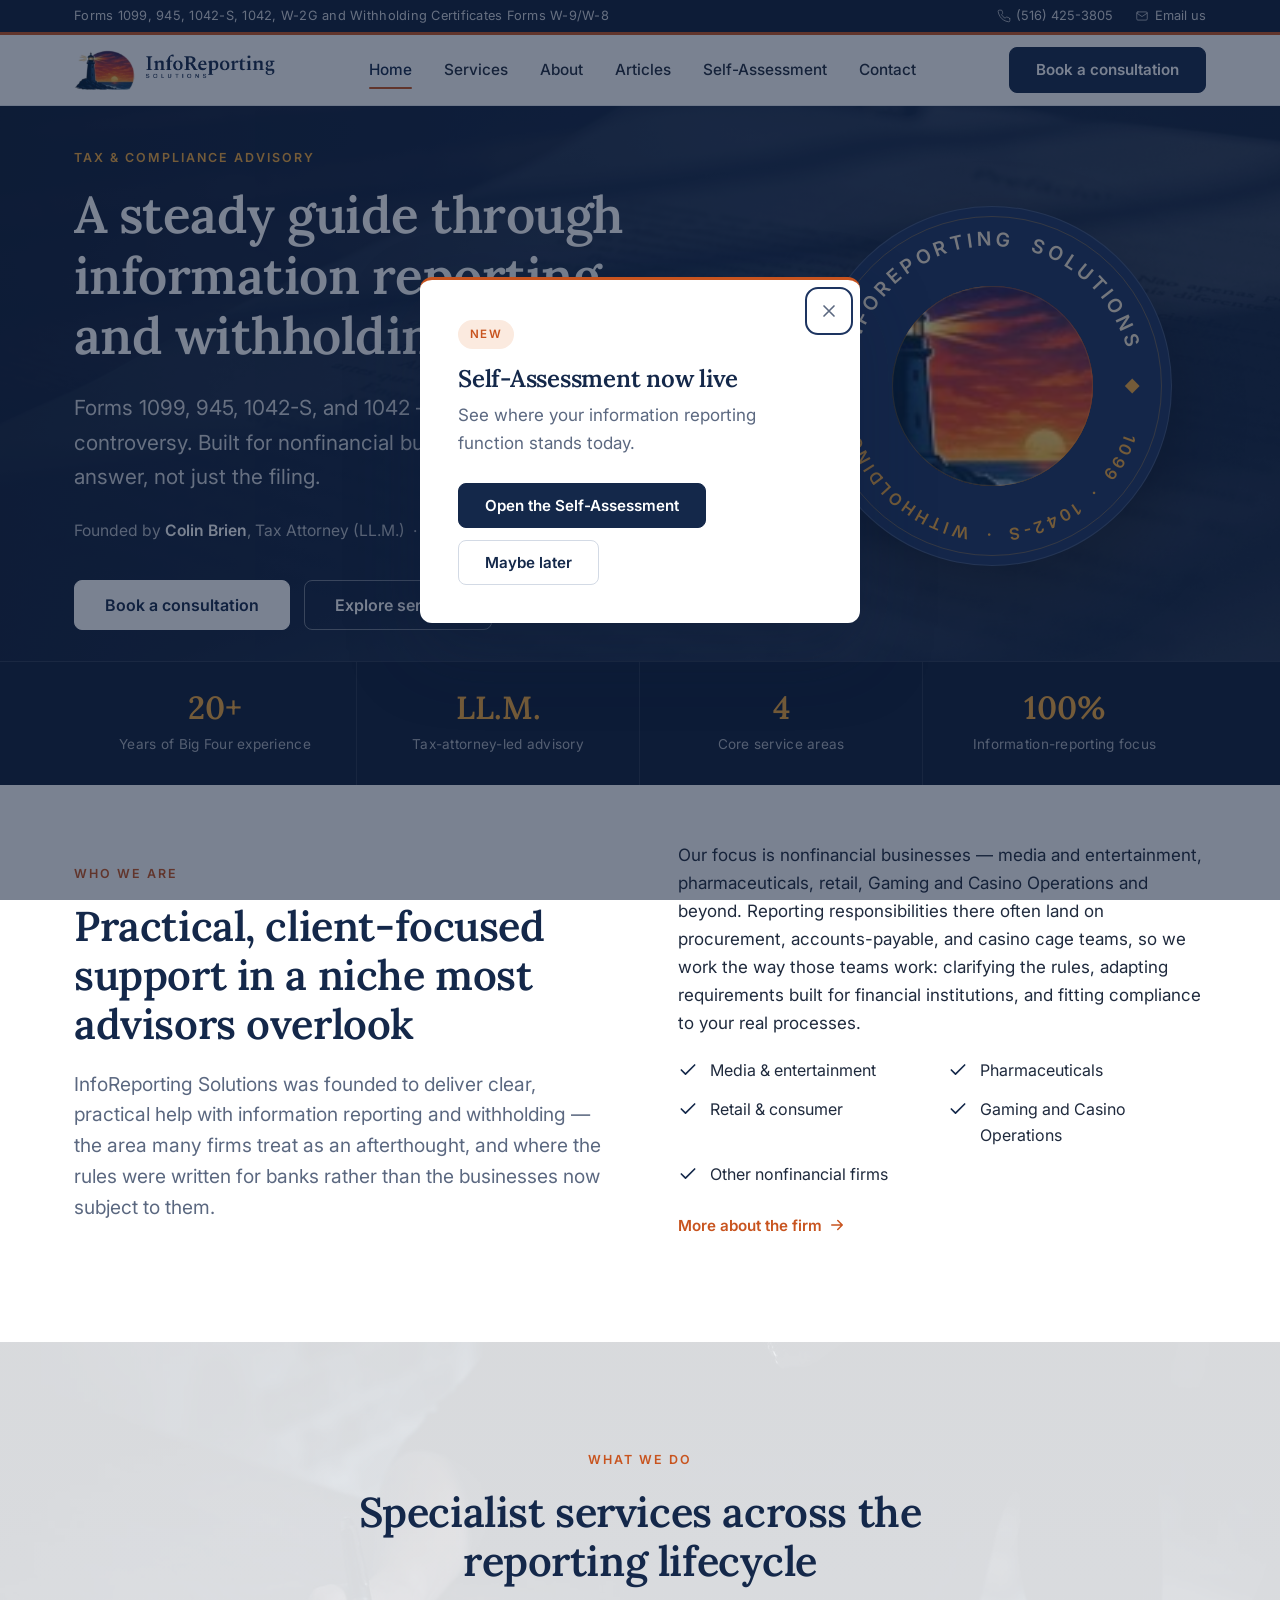
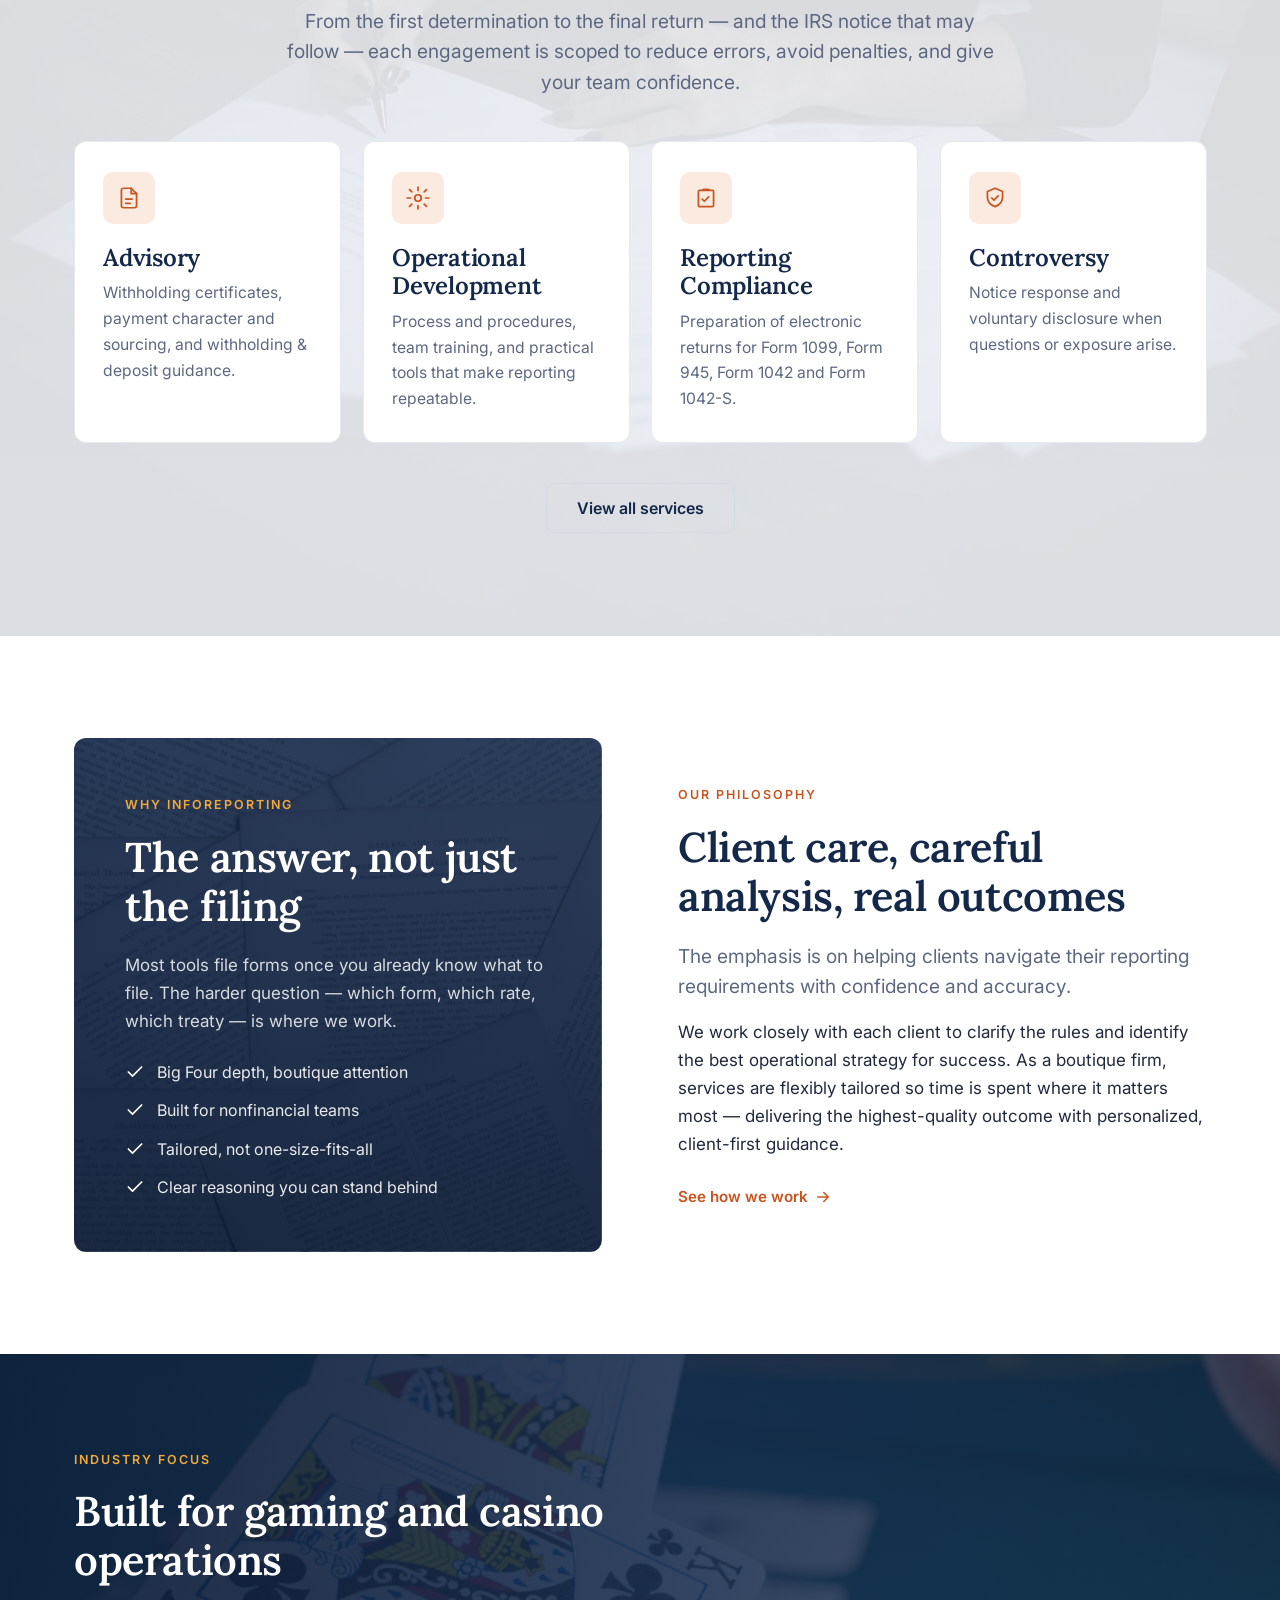
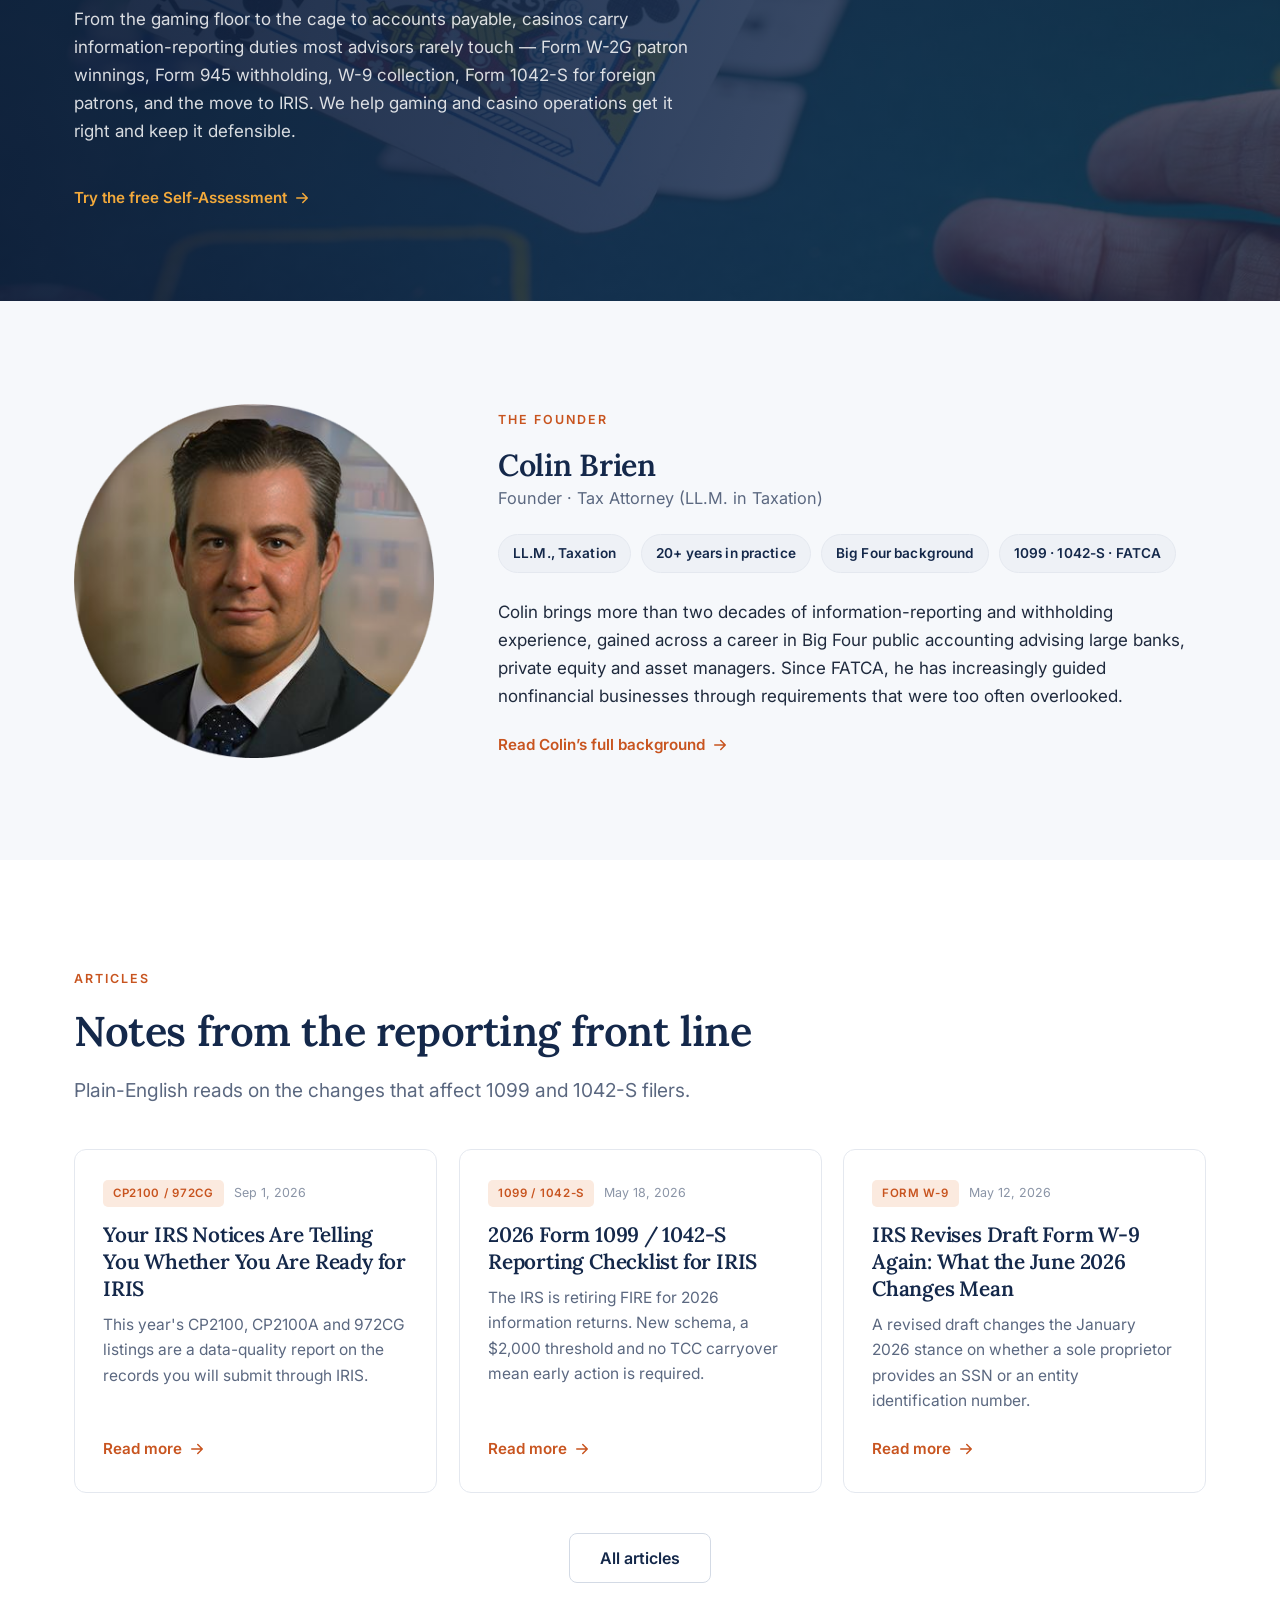
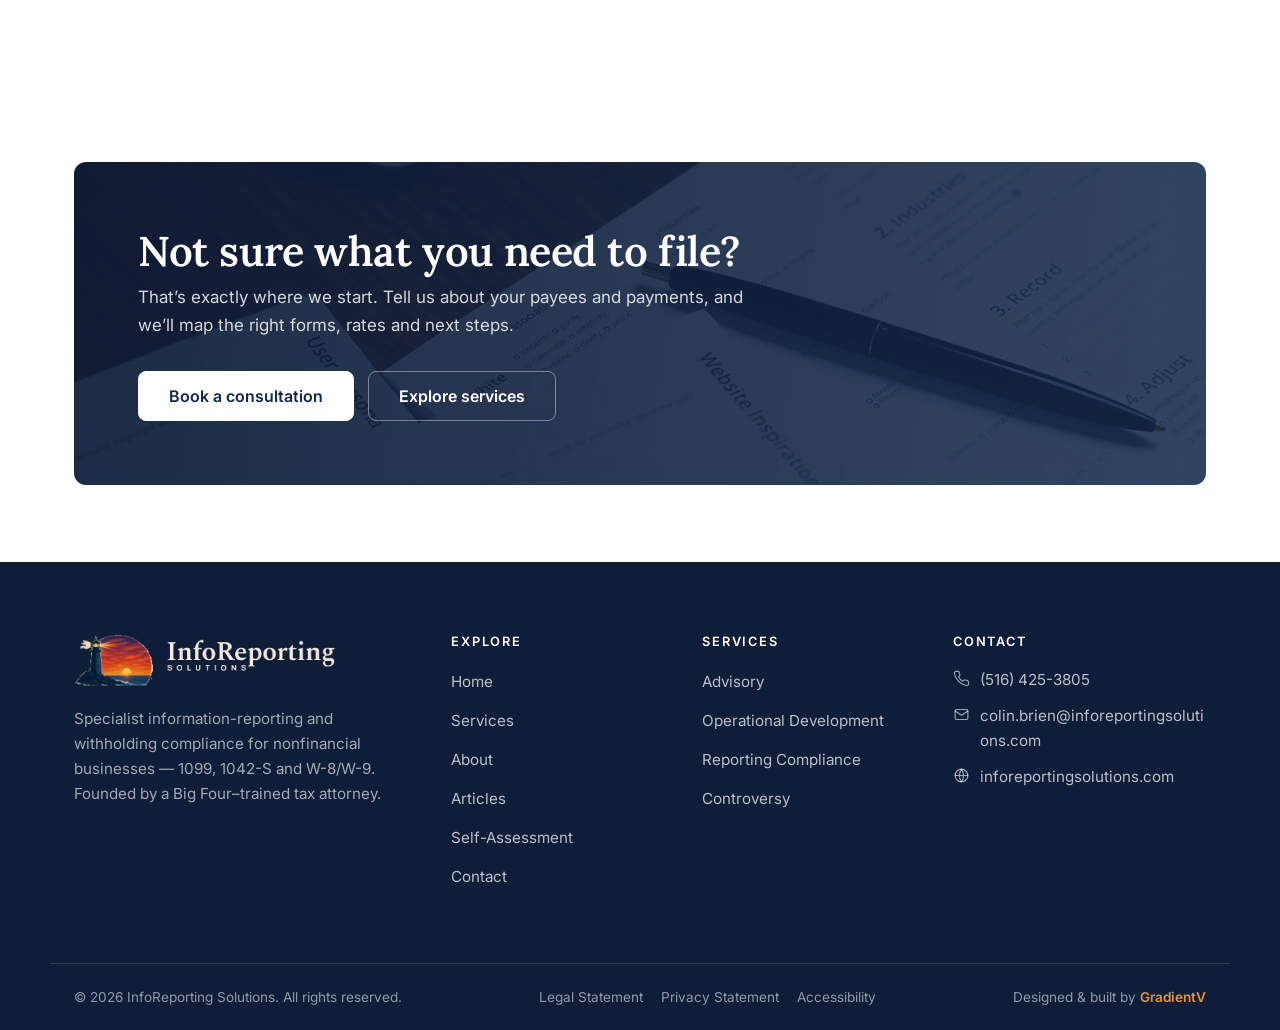
==== commit 15a4a39a: "Added 'Your IRS Notices Are Telling You Whether You Are Ready for IRIS' article." ====
--- a/index.html
+++ b/index.html
@@ -11,10 +11,61 @@
   <meta property="og:title" content="InfoReporting Solutions" />
   <meta property="og:description" content="Specialist 1099, 1042-S and withholding compliance for nonfinancial businesses." />
   <meta property="og:type" content="website" />
+  <meta property="og:url" content="https://www.inforeportingsolutions.com/" />
+  <meta property="og:image" content="https://www.inforeportingsolutions.com/assets/images/stock/documents-desk.jpg" />
+  <meta property="og:site_name" content="InfoReporting Solutions" />
+  <meta name="twitter:card" content="summary_large_image" />
   <link rel="preconnect" href="https://fonts.googleapis.com" />
   <link rel="preconnect" href="https://fonts.gstatic.com" crossorigin />
   <link href="https://fonts.googleapis.com/css2?family=Inter:wght@400;500;600;700&family=Lora:ital,wght@0,500;0,600;1,500&display=swap" rel="stylesheet" />
   <link rel="stylesheet" href="assets/css/styles.css" />
+  <link rel="canonical" href="https://www.inforeportingsolutions.com/" />
+  <script type="application/ld+json">
+    {
+      "@context": "https://schema.org",
+      "@graph": [
+        {
+          "@type": "Organization",
+          "@id": "https://www.inforeportingsolutions.com/#organization",
+          "name": "InfoReporting Solutions",
+          "url": "https://www.inforeportingsolutions.com/",
+          "logo": "https://www.inforeportingsolutions.com/assets/images/InfoReporting-Crest-horizontal.png",
+          "description": "Specialist information-reporting and withholding tax advisory for nonfinancial businesses. Forms 1099, 1042-S, 1042, and W-8/W-9 — led by a Big Four–trained tax attorney.",
+          "telephone": "+1-516-425-3805",
+          "email": "colin.brien@inforeportingsolutions.com",
+          "areaServed": "US",
+          "founder": {
+            "@type": "Person",
+            "name": "Colin Brien",
+            "jobTitle": "Founder",
+            "description": "Tax attorney (LL.M.) with more than 20 years of Big Four experience in information reporting and withholding."
+          },
+          "knowsAbout": [
+            "Form 1099 reporting",
+            "Form 1042-S reporting",
+            "Form 1042",
+            "Form 945",
+            "Form W-2G",
+            "Backup withholding",
+            "Nonresident withholding",
+            "Forms W-8 and W-9",
+            "IRS CP2100 and B notices",
+            "IRIS e-filing",
+            "Gaming and casino tax reporting"
+          ]
+        },
+        {
+          "@type": "WebSite",
+          "name": "InfoReporting Solutions",
+          "url": "https://www.inforeportingsolutions.com/",
+          "publisher": {
+            "@id": "https://www.inforeportingsolutions.com/#organization"
+          },
+          "inLanguage": "en-US"
+        }
+      ]
+    }
+  </script>
 </head>
 <body>
   <a class="skip-link" href="#main">Skip to content</a>
@@ -267,6 +318,15 @@
         <div class="cards cards--3">
           <article class="insight-card" data-reveal>
             <div class="insight-card__meta">
+              <span class="tag">CP2100 / 972CG</span>
+              <span class="insight-card__date">Sep 1, 2026</span>
+            </div>
+            <h3><a href="article-notices-iris-readiness.html">Your IRS Notices Are Telling You Whether You Are Ready for IRIS</a></h3>
+            <p>This year's CP2100, CP2100A and 972CG listings are a data-quality report on the records you will submit through IRIS.</p>
+            <a href="article-notices-iris-readiness.html" class="link-arrow">Read more <svg viewBox="0 0 24 24" fill="none" stroke="currentColor" stroke-width="2" stroke-linecap="round" stroke-linejoin="round"><path d="M5 12h14M13 6l6 6-6 6"/></svg></a>
+          </article>
+          <article class="insight-card" data-reveal>
+            <div class="insight-card__meta">
               <span class="tag">1099 / 1042-S</span>
               <span class="insight-card__date">May 18, 2026</span>
             </div>
@@ -282,15 +342,6 @@
             <h3><a href="article-draft-w9-2026.html">IRS Revises Draft Form W-9 Again: What the June 2026 Changes Mean</a></h3>
             <p>A revised draft changes the January 2026 stance on whether a sole proprietor provides an SSN or an entity identification number.</p>
             <a href="article-draft-w9-2026.html" class="link-arrow">Read more <svg viewBox="0 0 24 24" fill="none" stroke="currentColor" stroke-width="2" stroke-linecap="round" stroke-linejoin="round"><path d="M5 12h14M13 6l6 6-6 6"/></svg></a>
-          </article>
-          <article class="insight-card" data-reveal>
-            <div class="insight-card__meta">
-              <span class="tag">CP2100</span>
-              <span class="insight-card__date">Apr 6, 2026</span>
-            </div>
-            <h3><a href="article-cp2100-notices.html">Understand IRS CP2100 and CP2100A Notices</a></h3>
-            <p>What a Form 1099 name and Tax Identification Number mismatch means — and the steps to resolve it before it escalates.</p>
-            <a href="article-cp2100-notices.html" class="link-arrow">Read more <svg viewBox="0 0 24 24" fill="none" stroke="currentColor" stroke-width="2" stroke-linecap="round" stroke-linejoin="round"><path d="M5 12h14M13 6l6 6-6 6"/></svg></a>
           </article>
         </div>
         <div class="t-center" style="margin-top:40px" data-reveal>
--- a/assets/css/styles.css
+++ b/assets/css/styles.css
@@ -132,8 +132,17 @@
 .eyebrow--navy { color: var(--navy); }
 .eyebrow--light { color: rgba(255,255,255,.66); }
 
-.section-head { max-width: 720px; margin-bottom: clamp(36px, 5vw, 56px); }
+.section-head { max-width: 720px; margin-bottom: clamp(28px, 3.4vw, 44px); }
 .section-head--center { margin-inline: auto; text-align: center; }
+
+/* The band directly under a hero opens tighter than a mid-page section. The
+   hero already supplies the breathing room above it, so the full section
+   padding just pushes the first real content below the fold. */
+.page-hero + .section,
+.hero + .section,
+.stats + .section { padding-top: clamp(40px, 4.4vw, 62px); }
+.page-hero + .section--tight { padding-top: clamp(34px, 3.6vw, 50px); }
+.page-hero + .article { padding-top: clamp(32px, 3.8vw, 54px); }
 
 h1 { font-size: clamp(2.3rem, 5vw, 3.5rem); }
 h2 { font-size: clamp(1.85rem, 3.6vw, 2.6rem); }
@@ -178,21 +187,26 @@
 .link-arrow svg { width: 18px; height: 18px; flex: none; transition: transform .18s var(--ease); }
 .link-arrow:hover svg { transform: translateX(3px); }
 
+/* E-mail addresses and full URLs are single unbreakable words. Left alone they
+   set a min-content width wider than a narrow phone, which drags the whole
+   page into sideways scroll — let them wrap when they can't fit. */
+a[href^="mailto:"], a[href^="http"] { overflow-wrap: anywhere; }
+
 /* 6. Top utility bar ----------------------------------------------------- */
 .topbar {
   background: var(--navy-900);
   color: rgba(255,255,255,.82);
-  font-size: .82rem;
+  font-size: .8rem;
 }
 .topbar__inner {
   display: flex; align-items: center; justify-content: space-between;
-  gap: 16px; min-height: 40px;
+  gap: 16px; min-height: 32px;
 }
 .topbar__tag { letter-spacing: .02em; }
 .topbar__contact { display: flex; align-items: center; gap: 22px; }
 .topbar a { color: rgba(255,255,255,.82); display: inline-flex; align-items: center; gap: .45em; }
 .topbar a:hover { color: #fff; }
-.topbar svg { width: 15px; height: 15px; stroke: currentColor; opacity: .8; }
+.topbar svg { width: 14px; height: 14px; stroke: currentColor; opacity: .8; }
 
 /* 7. Header / navigation ------------------------------------------------- */
 .site-header {
@@ -202,10 +216,10 @@
 }
 .site-header__inner {
   display: flex; align-items: center; justify-content: space-between;
-  min-height: 86px; gap: 24px;
+  min-height: 70px; gap: 24px;
 }
 .brand { display: inline-flex; align-items: center; }
-.brand img { height: 46px; width: auto; }
+.brand img { height: 40px; width: auto; }
 
 .nav { display: flex; align-items: center; gap: 4px; }
 .nav a {
@@ -325,8 +339,11 @@
 /* Page hero (inner pages) */
 .page-hero { background: var(--navy); color: #fff; position: relative; overflow: hidden; }
 .page-hero .container { position: relative; }
-.page-hero__inner { padding-block: clamp(26px, 3.4vw, 46px); max-width: 760px; position: relative; z-index: 1; }
-.page-hero h1 { color: #fff; }
+.page-hero__inner { padding-block: clamp(20px, 2.4vw, 32px); max-width: 760px; position: relative; z-index: 1; }
+/* Inner-page titles run a notch smaller than the home hero. The page hero is a
+   banner, not the content — keeping it compact means the first real section is
+   visible without scrolling. */
+.page-hero h1 { color: #fff; font-size: clamp(2rem, 3.9vw, 3rem); }
 /* Decorative brand seal — anchored to the content container so it stays
    aligned with the text instead of flying to the viewport edge on wide screens */
 .page-hero__seal {
@@ -335,8 +352,8 @@
 }
 .page-hero .seal { width: clamp(146px, 15vw, 200px); }
 @media (max-width: 1060px) { .page-hero__seal { display: none; } }
-.page-hero p { color: rgba(255,255,255,.82); font-size: 1.15rem; max-width: 620px; margin-top: 1rem; }
-.breadcrumb { font-size: .85rem; color: rgba(255,255,255,.6); margin-bottom: 1.25rem; letter-spacing: .02em; }
+.page-hero p { color: rgba(255,255,255,.82); font-size: 1.08rem; max-width: 620px; margin-top: .7rem; }
+.breadcrumb { font-size: .85rem; color: rgba(255,255,255,.6); margin-bottom: .8rem; letter-spacing: .02em; }
 .breadcrumb a { color: rgba(255,255,255,.6); }
 .breadcrumb a:hover { color: #fff; }
 .breadcrumb span { margin: 0 .5em; opacity: .5; }
@@ -580,12 +597,20 @@
 }
 
 @media (max-width: 860px) {
+  /* Below this width the forms tagline wraps to a second line and doubles the
+     top bar's height, so drop it and centre the contact links instead. */
+  .topbar__tag { display: none; }
+  .topbar__inner { justify-content: center; }
+
   /* Mobile nav */
   .nav-toggle { display: inline-flex; }
   .nav {
     position: fixed; inset: 0 0 0 auto; width: min(320px, 84vw);
     flex-direction: column; align-items: stretch; gap: 4px;
-    background: #fff; padding: 92px 20px 28px;
+    /* Top padding clears the sticky header in its tallest state (top bar +
+       header, i.e. page unscrolled) so the first link is never tucked behind
+       it — the header sits at a higher z-index than this panel. */
+    background: #fff; padding: 112px 20px 28px;
     box-shadow: -16px 0 40px rgba(20,40,74,.12);
     transform: translateX(100%); transition: transform .28s var(--ease);
     z-index: 90;
@@ -617,8 +642,6 @@
 
 @media (max-width: 620px) {
   body { font-size: 16px; }
-  .topbar__tag { display: none; }
-  .topbar__inner { justify-content: center; }
   .cards--2, .cards--3, .cards--4 { grid-template-columns: 1fr; }
   .feature-list--cols { grid-template-columns: 1fr; }
   .field-row { grid-template-columns: 1fr; gap: 0; }
@@ -748,8 +771,46 @@
 .subscribe__row .btn { flex: 0 0 auto; }
 .subscribe__status { margin: 0; }
 @media (max-width: 620px) { .subscribe__row .btn { width: 100%; } }
+/* Anti-spam honeypot — moved off-screen rather than display:none, which some
+   bots check for. Paired with aria-hidden + tabindex="-1" on the markup so
+   screen readers and keyboard users never reach it either. */
+.hp-field { position: absolute; left: -9999px; width: 1px; height: 1px; overflow: hidden; }
 
 /* Tool selection cards (Self-Assessment landing) */
+/* Assessment track tiles (Self-Assessment hub) — one per industry, laid out
+   left to right. New industries add a tile instead of lengthening the page. */
+.track-card {
+  display: flex; flex-direction: column;
+  position: relative; overflow: hidden;
+  padding-top: 116px;               /* room for the photo band above the content */
+  --card-surface: #fff;             /* colour the photo dissolves into */
+}
+/* Per the client's standing preference, the photo FADES into the card surface —
+   no frame, no hard edge, no visible photo "card". */
+.track-card__media { position: absolute; top: 0; left: 0; right: 0; height: 168px; }
+.track-card__media img { width: 100%; height: 100%; object-fit: cover; display: block; }
+.track-card__media::after {
+  content: ""; position: absolute; inset: 0;
+  background: linear-gradient(to bottom,
+    rgba(255,255,255,.06) 0%, rgba(255,255,255,.62) 48%,
+    rgba(255,255,255,.94) 80%, var(--card-surface) 100%);
+}
+.track-card > *:not(.track-card__media) { position: relative; z-index: 1; }
+.track-card .tag { align-self: flex-start; margin-bottom: 14px; }
+.track-card h3 { margin-bottom: 6px; }
+/* `.card p` sets a muted colour and is more specific than a lone class, so the
+   lede is scoped to .track-card to win without resorting to !important. */
+.track-card p.track-card__lede {
+  font-family: var(--serif); font-style: italic;
+  color: var(--accent); font-size: 1.02rem; line-height: 1.45; margin: 0 0 12px;
+}
+.track-card > p:not(.track-card__lede) { flex: 1; margin-bottom: 22px; }
+.track-card__actions { display: flex; flex-direction: column; gap: 10px; margin-top: auto; }
+/* The general assessment isn't industry-specific, so it gets a subtle tint to
+   read as a different kind of thing rather than a third industry. */
+.track-card--general { background: var(--paper); --card-surface: var(--paper); }
+@media (max-width: 980px) { .track-grid { grid-template-columns: 1fr; } }
+
 .tool-card { display: flex; flex-direction: column; }
 .tool-card .tag { align-self: flex-start; margin-bottom: 14px; }
 .tool-card p { flex: 1; }
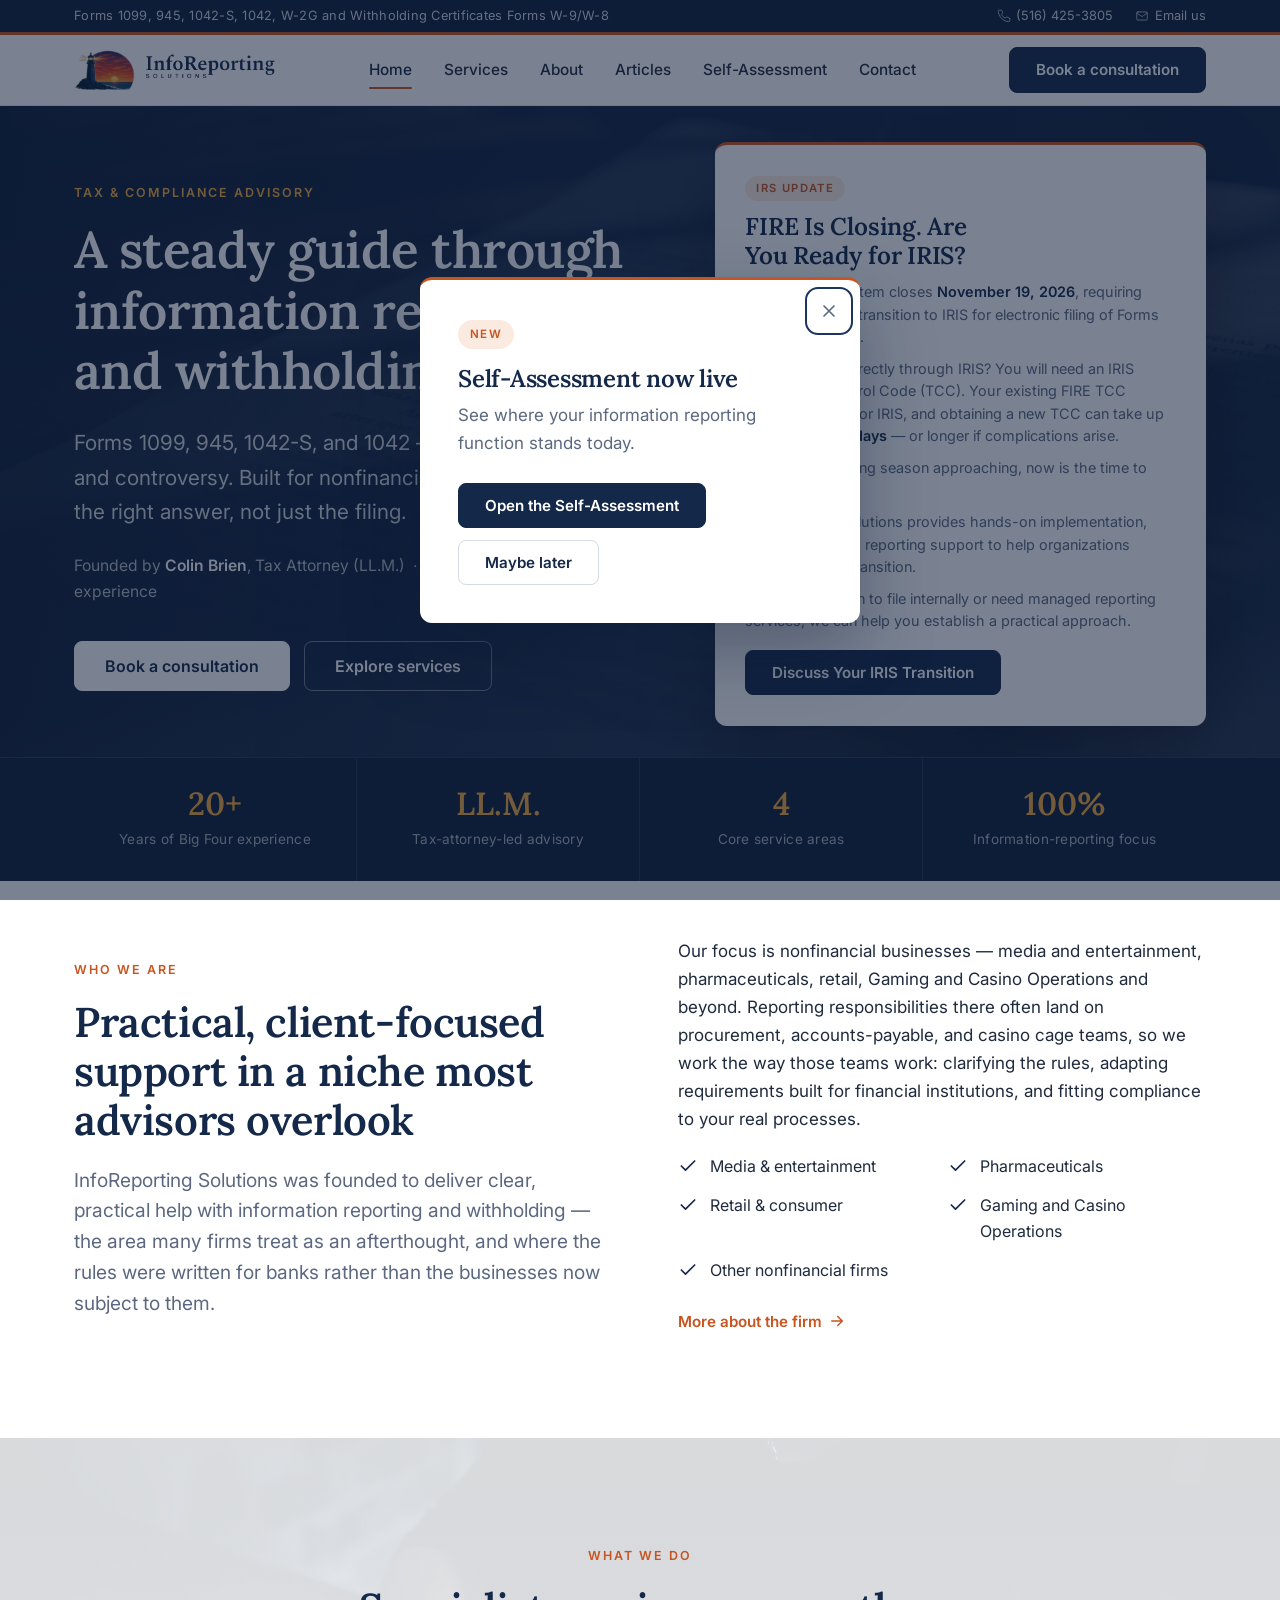
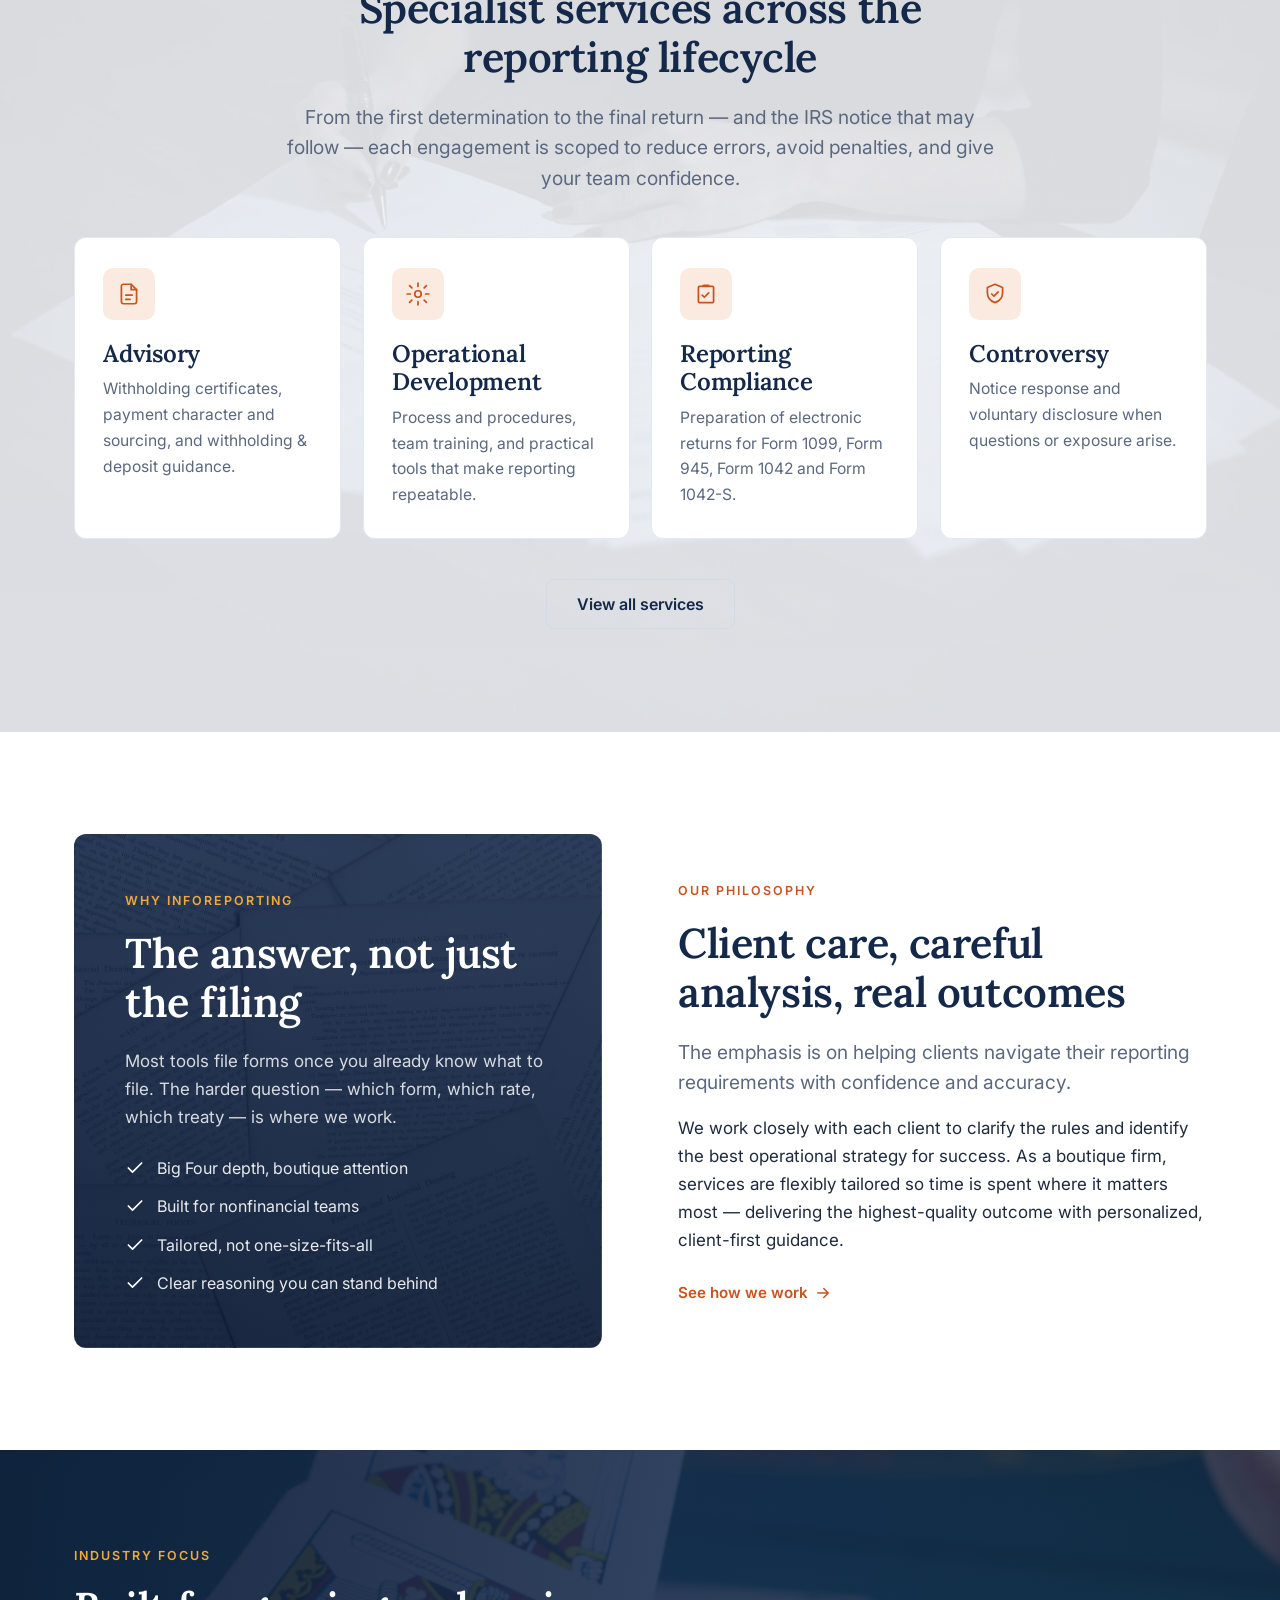
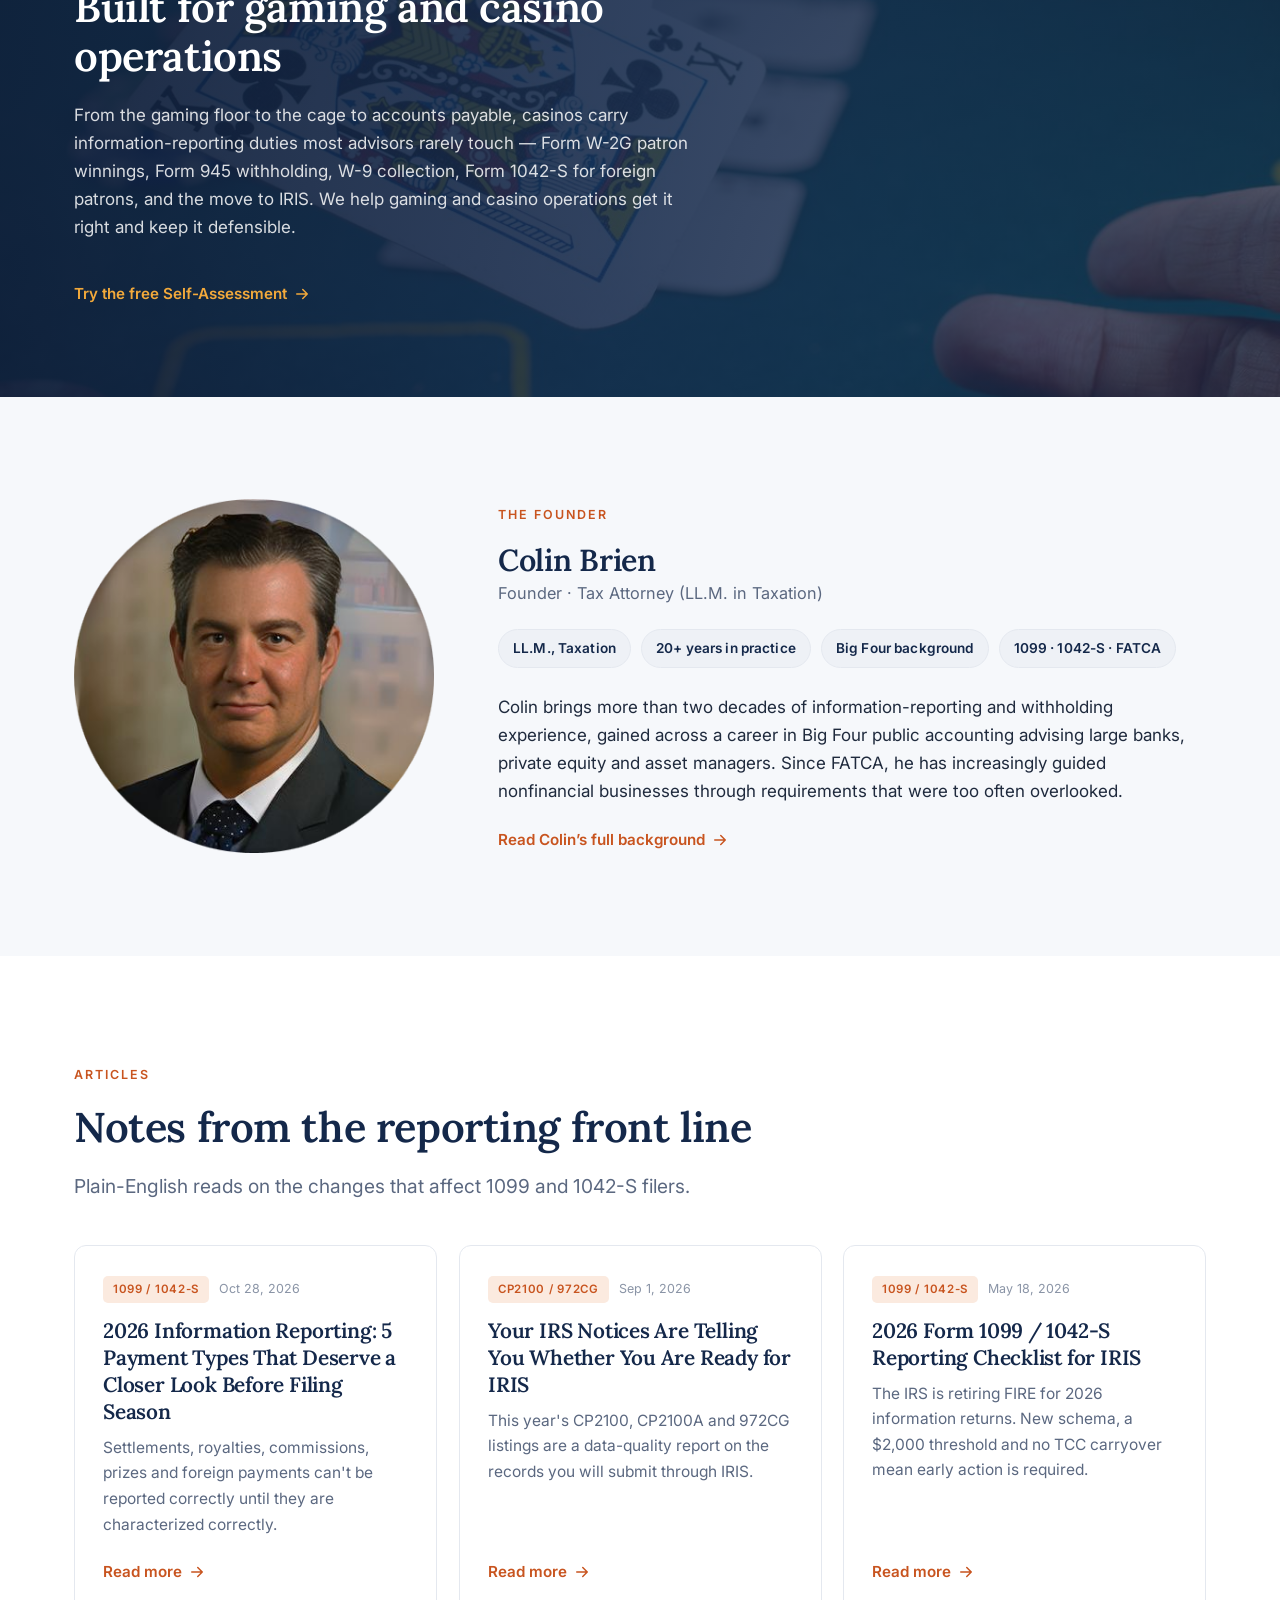
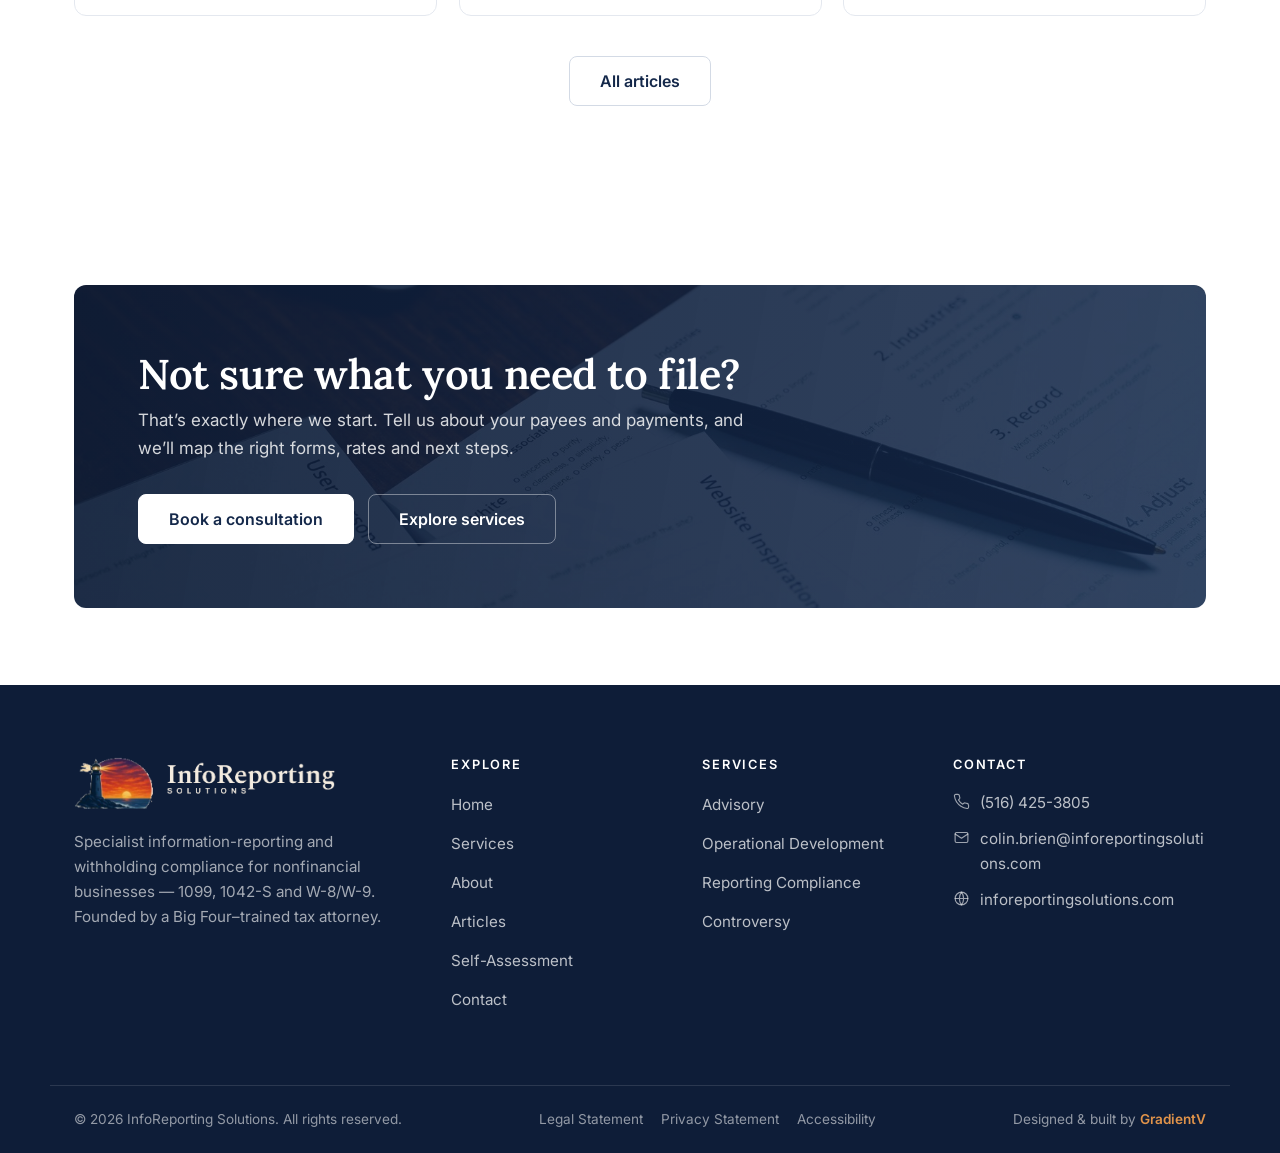
==== commit 7a273f4f: "Add 2026 Information Reporting article, FIRE-to-IRIS homepage announcement, expanded Services copy a" ====
--- a/index.html
+++ b/index.html
@@ -117,7 +117,7 @@
         <img src="assets/images/stock/documents-detail.jpg" alt="" />
       </div>
       <div class="container">
-        <div class="hero__inner">
+        <div class="hero__inner hero__inner--notice">
           <div class="hero__content">
             <span class="eyebrow eyebrow--light">Tax &amp; Compliance Advisory</span>
             <h1 class="t-balance">A steady guide through information reporting and withholding</h1>
@@ -128,6 +128,19 @@
               <a href="services.html" class="btn btn--ghost-light btn--lg">Explore services</a>
             </div>
           </div>
+          <!-- FIRE-to-IRIS announcement (temporary, Oct 2026). It replaces the brand
+               seal; to restore the seal, delete this <aside> and uncomment the block below. -->
+          <aside class="hero-notice" aria-labelledby="irisNoticeTitle">
+            <span class="hero-notice__badge">IRS update</span>
+            <h2 class="hero-notice__title" id="irisNoticeTitle">FIRE Is Closing. Are You Ready for IRIS?</h2>
+            <p>The IRS FIRE system closes <strong>November 19, 2026</strong>, requiring organizations to transition to IRIS for electronic filing of Forms 1099 and 1042-S.</p>
+            <p>Planning to file directly through IRIS? You will need an IRIS Transmitter Control Code (TCC). Your existing FIRE TCC cannot be used for IRIS, and obtaining a new TCC can take up to <strong>45 business days</strong> — or longer if complications arise.</p>
+            <p>With the 2027 filing season approaching, now is the time to act.</p>
+            <p>InfoReporting Solutions provides hands-on implementation, staff training, and reporting support to help organizations prepare for the transition.</p>
+            <p>Whether you plan to file internally or need managed reporting services, we can help you establish a practical approach.</p>
+            <a href="contact.html" class="btn btn--primary">Discuss Your IRIS Transition</a>
+          </aside>
+          <!--
           <div class="hero__figure" aria-hidden="true">
             <div class="seal">
               <svg class="seal__type" viewBox="0 0 240 240" aria-hidden="true">
@@ -146,6 +159,8 @@
               </div>
             </div>
           </div>
+          -->
+
         </div>
       </div>
     </section>
@@ -318,6 +333,15 @@
         <div class="cards cards--3">
           <article class="insight-card" data-reveal>
             <div class="insight-card__meta">
+              <span class="tag">1099 / 1042-S</span>
+              <span class="insight-card__date">Oct 28, 2026</span>
+            </div>
+            <h3><a href="article-2026-information-reporting.html">2026 Information Reporting: 5 Payment Types That Deserve a Closer Look Before Filing Season</a></h3>
+            <p>Settlements, royalties, commissions, prizes and foreign payments can't be reported correctly until they are characterized correctly.</p>
+            <a href="article-2026-information-reporting.html" class="link-arrow">Read more <svg viewBox="0 0 24 24" fill="none" stroke="currentColor" stroke-width="2" stroke-linecap="round" stroke-linejoin="round"><path d="M5 12h14M13 6l6 6-6 6"/></svg></a>
+          </article>
+          <article class="insight-card" data-reveal>
+            <div class="insight-card__meta">
               <span class="tag">CP2100 / 972CG</span>
               <span class="insight-card__date">Sep 1, 2026</span>
             </div>
@@ -333,15 +357,6 @@
             <h3><a href="article-iris-checklist.html">2026 Form 1099 / 1042-S Reporting Checklist for IRIS</a></h3>
             <p>The IRS is retiring FIRE for 2026 information returns. New schema, a $2,000 threshold and no TCC carryover mean early action is required.</p>
             <a href="article-iris-checklist.html" class="link-arrow">Read more <svg viewBox="0 0 24 24" fill="none" stroke="currentColor" stroke-width="2" stroke-linecap="round" stroke-linejoin="round"><path d="M5 12h14M13 6l6 6-6 6"/></svg></a>
-          </article>
-          <article class="insight-card" data-reveal>
-            <div class="insight-card__meta">
-              <span class="tag">Form W-9</span>
-              <span class="insight-card__date">May 12, 2026</span>
-            </div>
-            <h3><a href="article-draft-w9-2026.html">IRS Revises Draft Form W-9 Again: What the June 2026 Changes Mean</a></h3>
-            <p>A revised draft changes the January 2026 stance on whether a sole proprietor provides an SSN or an entity identification number.</p>
-            <a href="article-draft-w9-2026.html" class="link-arrow">Read more <svg viewBox="0 0 24 24" fill="none" stroke="currentColor" stroke-width="2" stroke-linecap="round" stroke-linejoin="round"><path d="M5 12h14M13 6l6 6-6 6"/></svg></a>
           </article>
         </div>
         <div class="t-center" style="margin-top:40px" data-reveal>
--- a/assets/css/styles.css
+++ b/assets/css/styles.css
@@ -417,7 +417,14 @@
 }
 .service-row__icon svg { width: 30px; height: 30px; stroke: #fff; }
 .service-row__num { font-family: var(--serif); color: var(--muted-2); font-size: .95rem; margin-bottom: .35rem; }
-.service-row h3 { font-size: 1.5rem; margin-bottom: .65rem; }
+/* Category name is the row's h2; the keyword-rich descriptive subheading
+   beneath it is an h3, styled as a quieter sans-serif line. */
+.service-row h2 { font-size: 1.5rem; margin-bottom: .4rem; }
+.service-row h3.service-row__sub {
+  font-family: var(--sans); font-size: 1.02rem; font-weight: 600;
+  line-height: 1.45; letter-spacing: 0; color: var(--navy-700);
+  margin-bottom: .75rem; max-width: 680px;
+}
 .service-row__desc { color: var(--muted); margin-bottom: 1.1rem; max-width: 680px; }
 
 .feature-list { list-style: none; display: grid; gap: 12px; }
@@ -712,7 +719,8 @@
 .note-box h4 { margin: 0 0 .7rem; color: var(--navy); font-size: 1.05rem; }
 .note-box ul { margin: 0; padding-left: 1.25rem; }
 .note-box li { margin-bottom: .5rem; list-style: disc; }
-.note-box li:last-child { margin-bottom: 0; }
+.note-box li:last-child,
+.note-box p:last-child { margin-bottom: 0; }
 
 /* Tables ---------------------------------------------------------------- */
 .table-wrap { overflow-x: auto; margin: 1.6rem 0; -webkit-overflow-scrolling: touch; }
@@ -959,3 +967,33 @@
 @media (max-width: 860px) {
   .feature__media img { aspect-ratio: 16 / 10; }
 }
+
+/* 23. Hero announcement card (home) ------------------------------------- */
+/* A white card on the navy hero, shown in place of the brand seal while a
+   time-sensitive notice runs (currently the FIRE-to-IRIS transition). The
+   right column widens so the notice doesn't tower over the hero copy. */
+.hero__inner--notice { grid-template-columns: 1.08fr .92fr; }
+.hero-notice {
+  background: #fff; color: var(--ink);
+  border-radius: var(--radius);
+  border-top: 3px solid var(--accent);
+  box-shadow: 0 30px 70px rgba(0,0,0,.34);
+  padding: clamp(22px, 2.4vw, 32px);
+  font-size: .9rem; line-height: 1.55;
+}
+.hero-notice__badge {
+  display: inline-block; font-family: var(--sans); font-size: .7rem; font-weight: 600;
+  letter-spacing: .12em; text-transform: uppercase; color: var(--accent);
+  background: var(--accent-tint); padding: 4px 11px; border-radius: 100px; margin-bottom: 12px;
+}
+.hero-notice__title { font-size: clamp(1.3rem, 1.9vw, 1.55rem); margin: 0 0 .7rem; text-wrap: balance; }
+.hero-notice p { color: var(--muted); margin: 0 0 .6rem; }
+.hero-notice strong { color: var(--navy); font-weight: 600; }
+.hero-notice .btn { margin-top: .5rem; }
+
+@media (max-width: 860px) {
+  .hero__inner--notice { grid-template-columns: 1fr; }
+}
+@media (max-width: 460px) {
+  .hero-notice .btn { width: 100%; white-space: normal; }
+}
